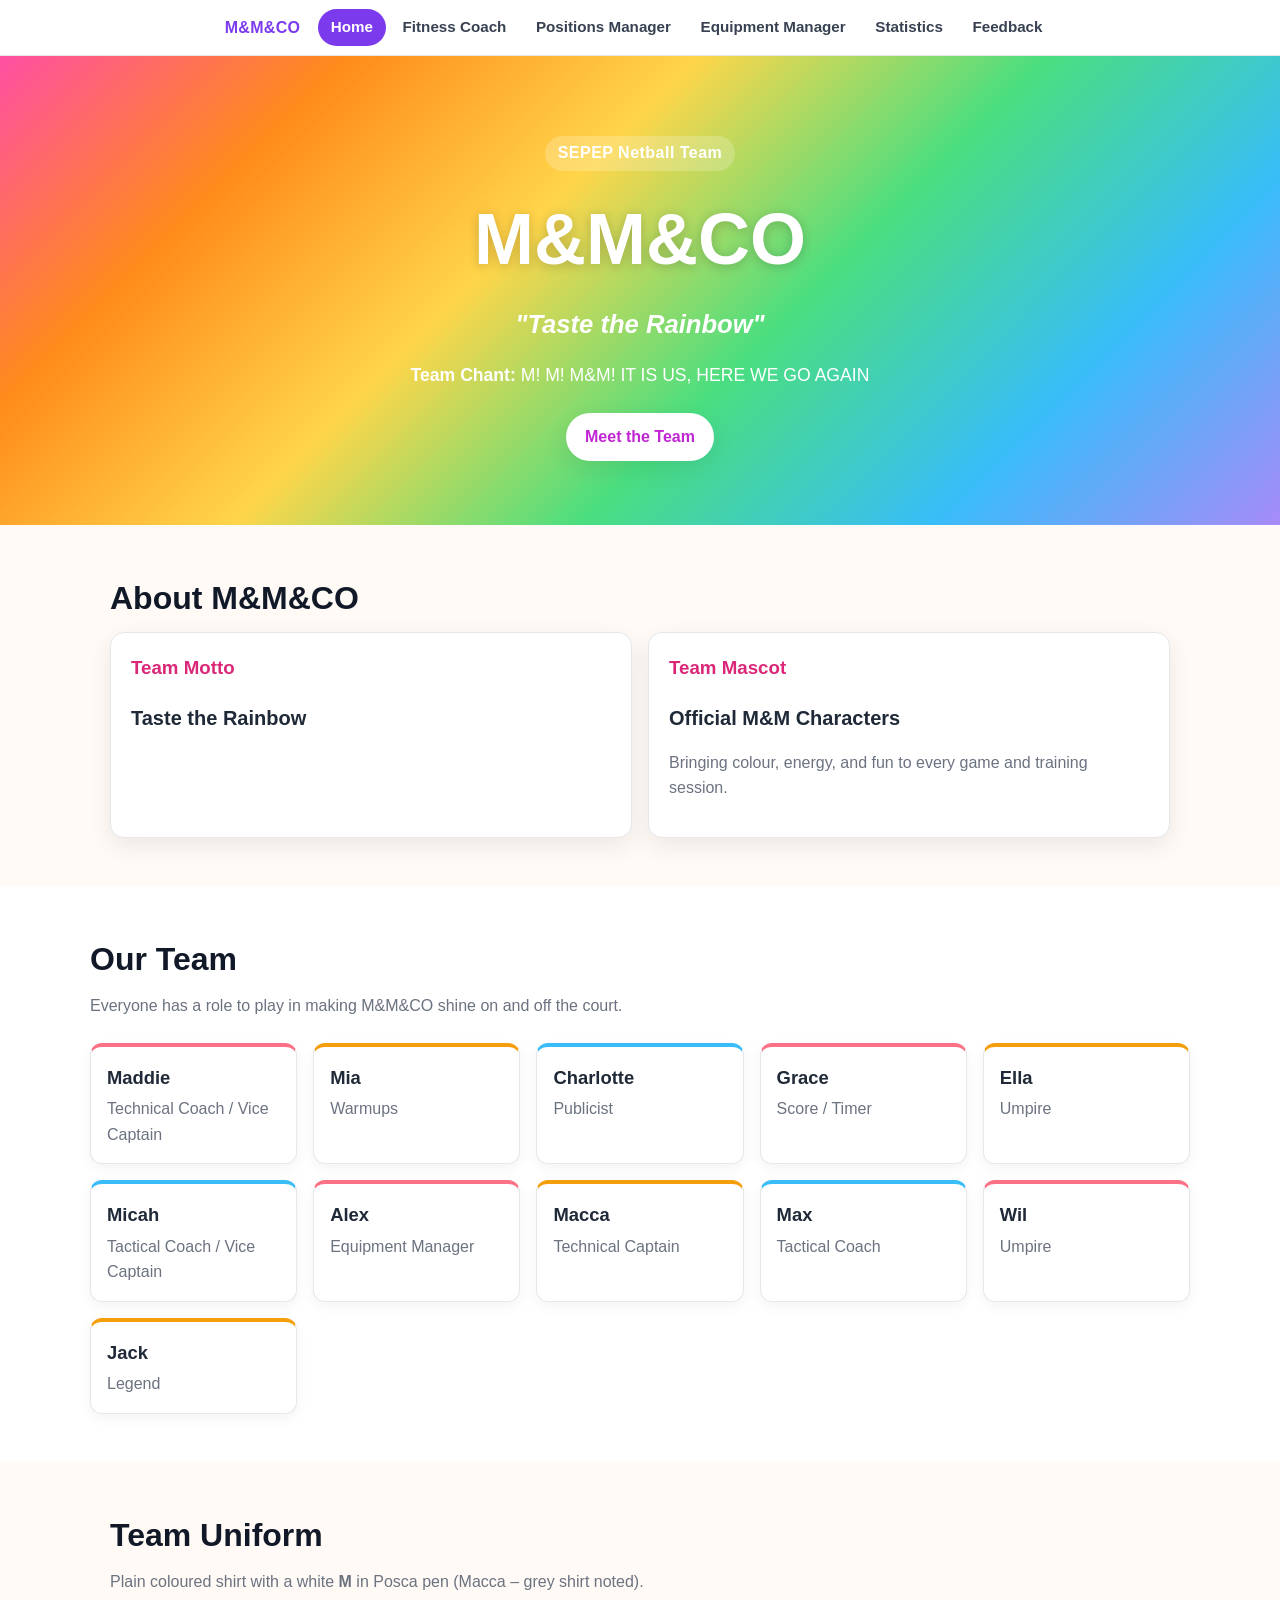
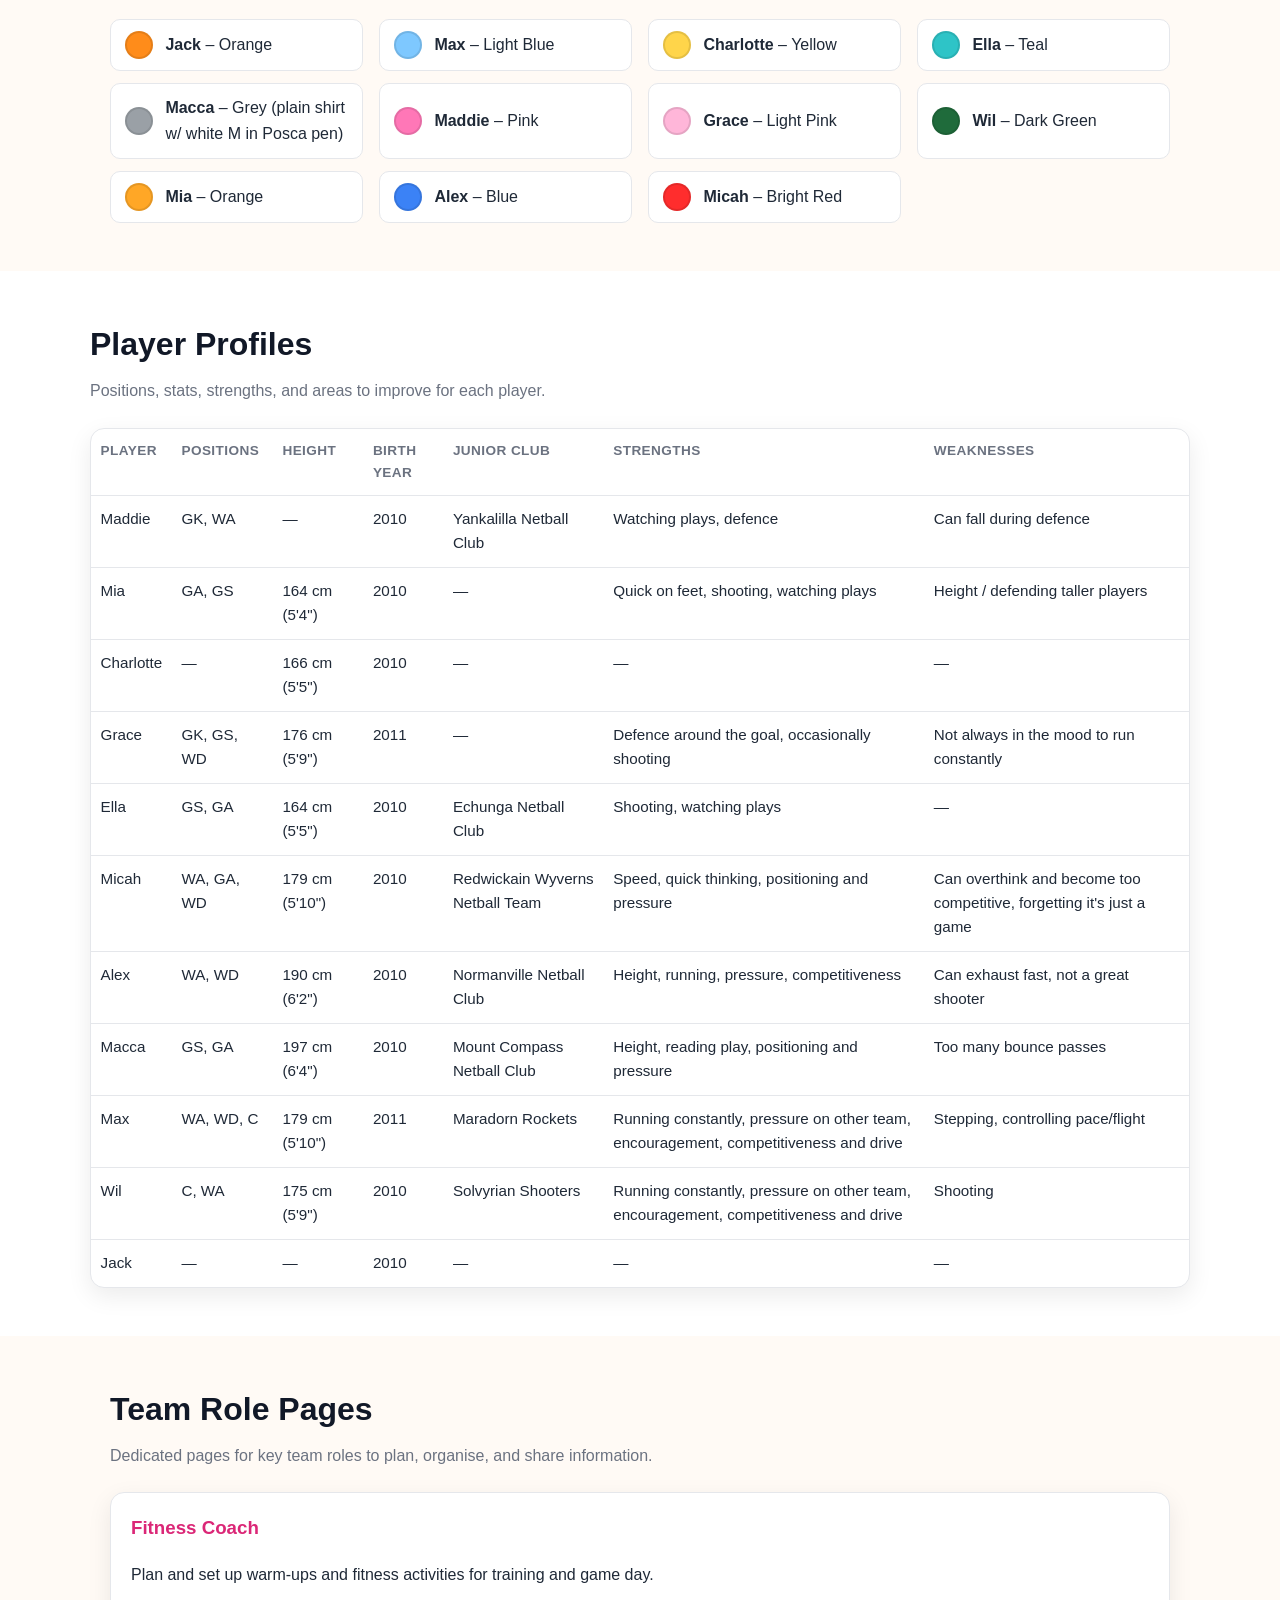
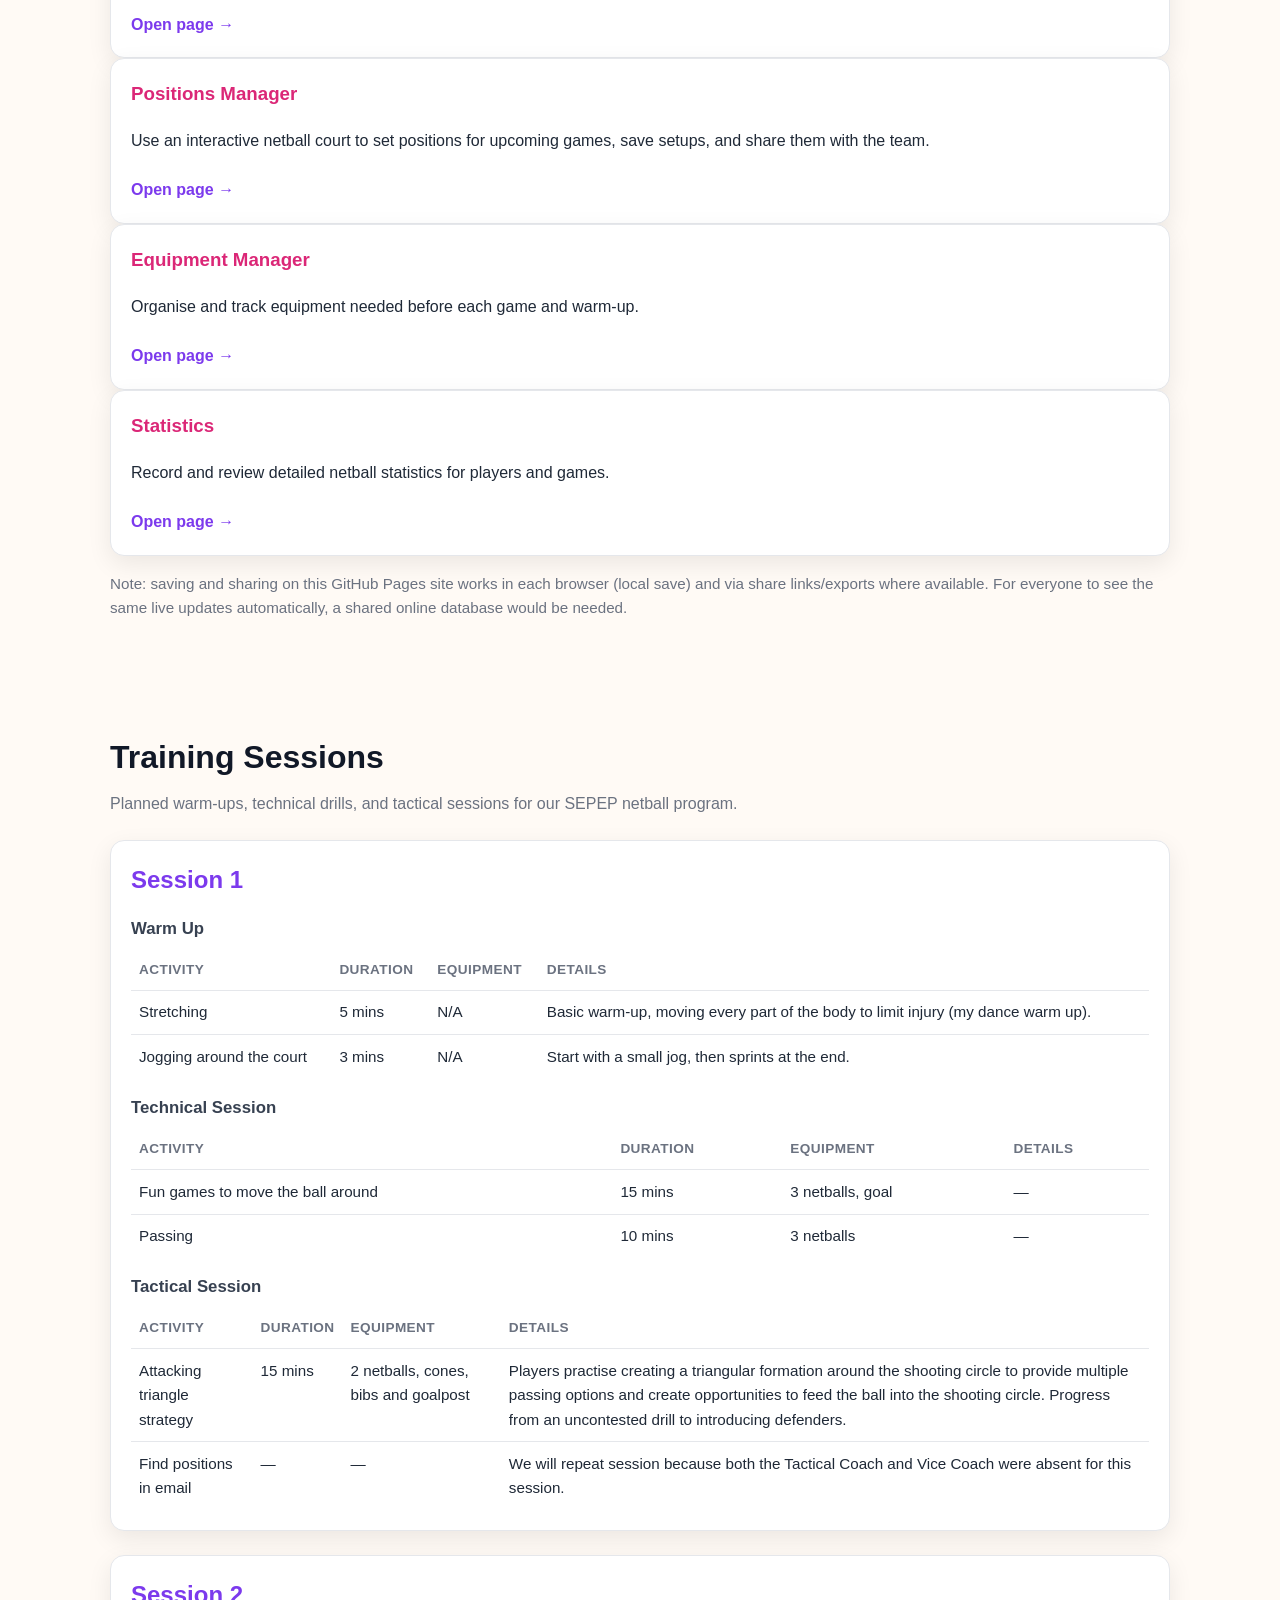
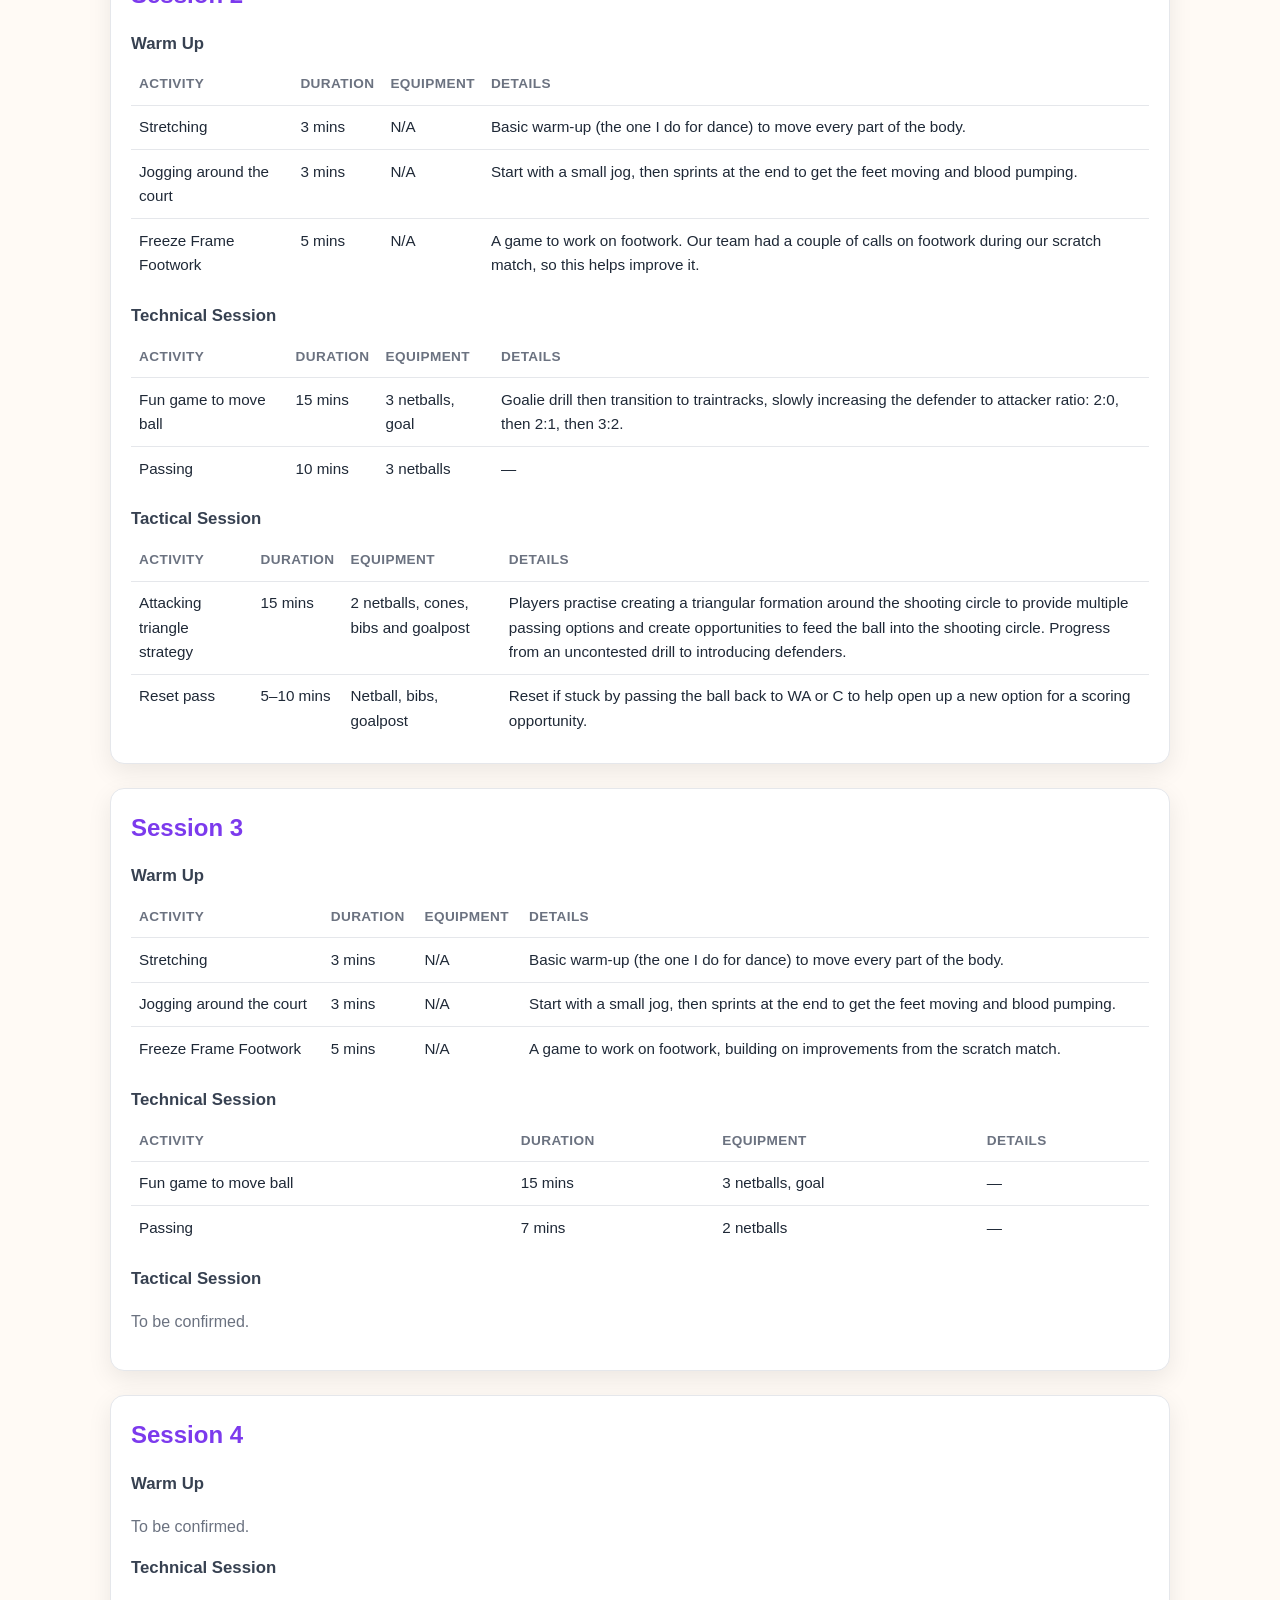
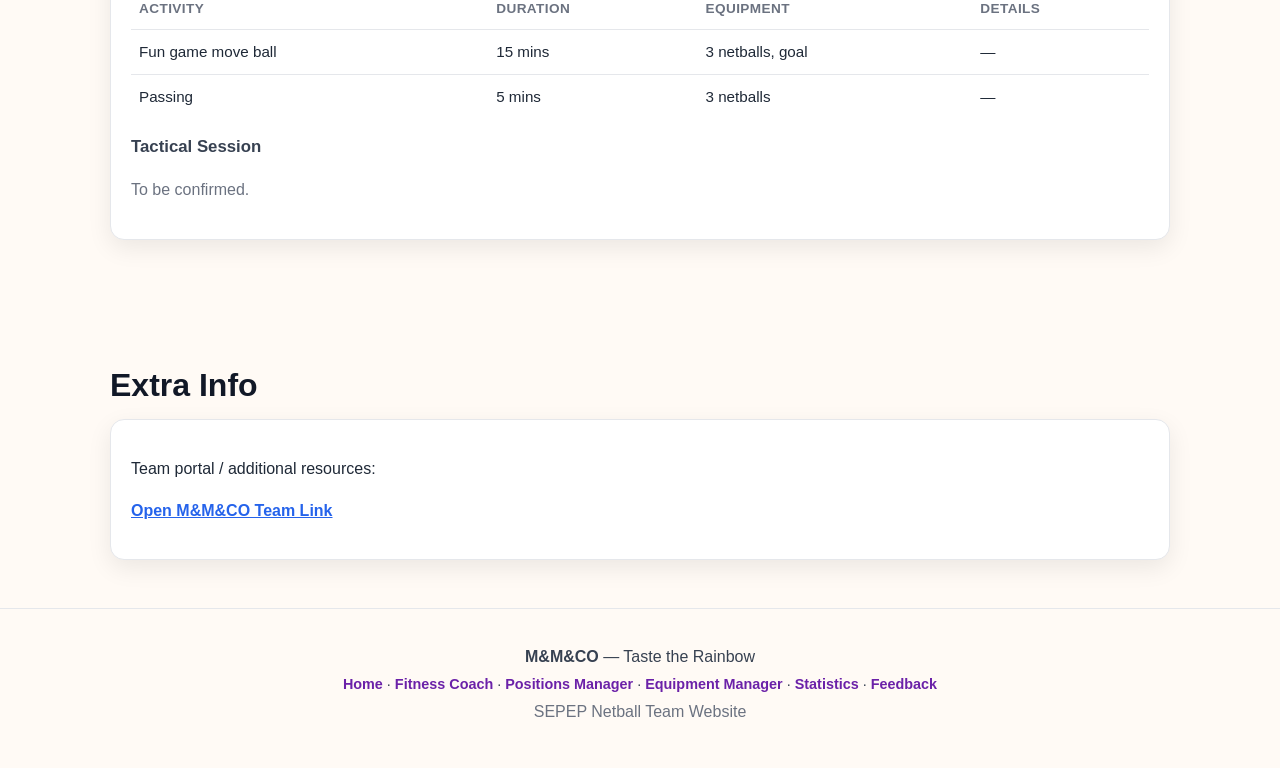
==== index.html @ 33ad2f32 "Add Session Feedback tab with feedback from the last four sessions" ====
<!DOCTYPE html>
<html lang="en">
<head>
  <meta charset="UTF-8">
  <meta name="viewport" content="width=device-width, initial-scale=1.0">
  <title>M&amp;M&amp;CO | Taste the Rainbow</title>
  <link rel="stylesheet" href="styles.css">
</head>
<body>
  <header class="sitebar">
    <a class="sitebrand" href="#home">M&amp;M&amp;CO</a>
    <nav class="tabbar" aria-label="Site pages">
      <a class="tab active" data-tab="home" href="#home">Home</a>
      <a class="tab" data-tab="fitness" href="#fitness">Fitness Coach</a>
      <a class="tab" data-tab="positions" href="#positions">Positions Manager</a>
      <a class="tab" data-tab="equipment" href="#equipment">Equipment Manager</a>
      <a class="tab" data-tab="statistics" href="#statistics">Statistics</a>
      <a class="tab" data-tab="feedback" href="#feedback">Feedback</a>
    </nav>
  </header>

  <main id="tab-content">
    <section class="tab-panel" id="panel-home" role="tabpanel">
<header class="hero">
    <div class="hero-inner">
      <p class="tag">SEPEP Netball Team</p>
      <h1>M&amp;M&amp;CO</h1>
      <p class="motto">"Taste the Rainbow"</p>
      <p class="chant"><strong>Team Chant:</strong> M! M! M&amp;M! IT IS US, HERE WE GO AGAIN</p>
      <a class="btn" href="#team">Meet the Team</a>
    </div>
  </header>
<section id="about" class="section">
      <h2>About M&amp;M&amp;CO</h2>
      <div class="cards two">
        <div class="card">
          <h3>Team Motto</h3>
          <p class="big">Taste the Rainbow</p>
        </div>
        <div class="card">
          <h3>Team Mascot</h3>
          <p class="big">Official M&amp;M Characters</p>
          <p class="muted">Bringing colour, energy, and fun to every game and training session.</p>
        </div>
      </div>
    </section>

    <section id="team" class="section alt">
      <h2>Our Team</h2>
      <p class="section-intro">Everyone has a role to play in making M&amp;M&amp;CO shine on and off the court.</p>
      <div class="team-grid">
        <article class="member"><h3>Maddie</h3><p>Technical Coach / Vice Captain</p></article>
        <article class="member"><h3>Mia</h3><p>Warmups</p></article>
        <article class="member"><h3>Charlotte</h3><p>Publicist</p></article>
        <article class="member"><h3>Grace</h3><p>Score / Timer</p></article>
        <article class="member"><h3>Ella</h3><p>Umpire</p></article>
        <article class="member"><h3>Micah</h3><p>Tactical Coach / Vice Captain</p></article>
        <article class="member"><h3>Alex</h3><p>Equipment Manager</p></article>
        <article class="member"><h3>Macca</h3><p>Technical Captain</p></article>
        <article class="member"><h3>Max</h3><p>Tactical Coach</p></article>
        <article class="member"><h3>Wil</h3><p>Umpire</p></article>
        <article class="member"><h3>Jack</h3><p>Legend</p></article>
      </div>
    </section>

    <section id="uniform" class="section">
      <h2>Team Uniform</h2>
      <p class="section-intro">Plain coloured shirt with a white <strong>M</strong> in Posca pen (Macca &ndash; grey shirt noted).</p>
      <div class="uniform-grid">
        <div class="uniform-item"><span class="swatch" style="--c:#ff8c1a"></span><span><strong>Jack</strong> &ndash; Orange</span></div>
        <div class="uniform-item"><span class="swatch" style="--c:#7ec8ff"></span><span><strong>Max</strong> &ndash; Light Blue</span></div>
        <div class="uniform-item"><span class="swatch" style="--c:#ffd54a"></span><span><strong>Charlotte</strong> &ndash; Yellow</span></div>
        <div class="uniform-item"><span class="swatch" style="--c:#2ec4c7"></span><span><strong>Ella</strong> &ndash; Teal</span></div>
        <div class="uniform-item"><span class="swatch" style="--c:#9aa0a6"></span><span><strong>Macca</strong> &ndash; Grey (plain shirt w/ white M in Posca pen)</span></div>
        <div class="uniform-item"><span class="swatch" style="--c:#ff77b7"></span><span><strong>Maddie</strong> &ndash; Pink</span></div>
        <div class="uniform-item"><span class="swatch" style="--c:#ffb6d9"></span><span><strong>Grace</strong> &ndash; Light Pink</span></div>
        <div class="uniform-item"><span class="swatch" style="--c:#1f6b3b"></span><span><strong>Wil</strong> &ndash; Dark Green</span></div>
        <div class="uniform-item"><span class="swatch" style="--c:#ffa726"></span><span><strong>Mia</strong> &ndash; Orange</span></div>
        <div class="uniform-item"><span class="swatch" style="--c:#3b82f6"></span><span><strong>Alex</strong> &ndash; Blue</span></div>
        <div class="uniform-item"><span class="swatch" style="--c:#ff2d2d"></span><span><strong>Micah</strong> &ndash; Bright Red</span></div>
      </div>
    </section>

    <section id="profiles" class="section alt">
      <h2>Player Profiles</h2>
      <p class="section-intro">Positions, stats, strengths, and areas to improve for each player.</p>
      <div class="table-wrap">
        <table class="profiles-table">
          <thead>
            <tr>
              <th>Player</th>
              <th>Positions</th>
              <th>Height</th>
              <th>Birth Year</th>
              <th>Junior Club</th>
              <th>Strengths</th>
              <th>Weaknesses</th>
            </tr>
          </thead>
          <tbody>
            <tr><td>Maddie</td><td>GK, WA</td><td>&mdash;</td><td>2010</td><td>Yankalilla Netball Club</td><td>Watching plays, defence</td><td>Can fall during defence</td></tr>
            <tr><td>Mia</td><td>GA, GS</td><td>164 cm (5'4")</td><td>2010</td><td>&mdash;</td><td>Quick on feet, shooting, watching plays</td><td>Height / defending taller players</td></tr>
            <tr><td>Charlotte</td><td>&mdash;</td><td>166 cm (5'5")</td><td>2010</td><td>&mdash;</td><td>&mdash;</td><td>&mdash;</td></tr>
            <tr><td>Grace</td><td>GK, GS, WD</td><td>176 cm (5'9")</td><td>2011</td><td>&mdash;</td><td>Defence around the goal, occasionally shooting</td><td>Not always in the mood to run constantly</td></tr>
            <tr><td>Ella</td><td>GS, GA</td><td>164 cm (5'5")</td><td>2010</td><td>Echunga Netball Club</td><td>Shooting, watching plays</td><td>&mdash;</td></tr>
            <tr><td>Micah</td><td>WA, GA, WD</td><td>179 cm (5'10")</td><td>2010</td><td>Redwickain Wyverns Netball Team</td><td>Speed, quick thinking, positioning and pressure</td><td>Can overthink and become too competitive, forgetting it's just a game</td></tr>
            <tr><td>Alex</td><td>WA, WD</td><td>190 cm (6'2")</td><td>2010</td><td>Normanville Netball Club</td><td>Height, running, pressure, competitiveness</td><td>Can exhaust fast, not a great shooter</td></tr>
            <tr><td>Macca</td><td>GS, GA</td><td>197 cm (6'4")</td><td>2010</td><td>Mount Compass Netball Club</td><td>Height, reading play, positioning and pressure</td><td>Too many bounce passes</td></tr>
            <tr><td>Max</td><td>WA, WD, C</td><td>179 cm (5'10")</td><td>2011</td><td>Maradorn Rockets</td><td>Running constantly, pressure on other team, encouragement, competitiveness and drive</td><td>Stepping, controlling pace/flight</td></tr>
            <tr><td>Wil</td><td>C, WA</td><td>175 cm (5'9")</td><td>2010</td><td>Solvyrian Shooters</td><td>Running constantly, pressure on other team, encouragement, competitiveness and drive</td><td>Shooting</td></tr>
            <tr><td>Jack</td><td>&mdash;</td><td>&mdash;</td><td>2010</td><td>&mdash;</td><td>&mdash;</td><td>&mdash;</td></tr>
          </tbody>
        </table>
      </div>
    </section>

    <section id="team-pages" class="section">
      <h2>Team Role Pages</h2>
      <p class="section-intro">Dedicated pages for key team roles to plan, organise, and share information.</p>
      <div class="cards page-cards">
        <a class="card page-card" href="#fitness">
          <h3>Fitness Coach</h3>
          <p>Plan and set up warm-ups and fitness activities for training and game day.</p>
          <span class="card-link">Open page &rarr;</span>
        </a>
        <a class="card page-card" href="#positions">
          <h3>Positions Manager</h3>
          <p>Use an interactive netball court to set positions for upcoming games, save setups, and share them with the team.</p>
          <span class="card-link">Open page &rarr;</span>
        </a>
        <a class="card page-card" href="#equipment">
          <h3>Equipment Manager</h3>
          <p>Organise and track equipment needed before each game and warm-up.</p>
          <span class="card-link">Open page &rarr;</span>
        </a>
        <a class="card page-card" href="#statistics">
          <h3>Statistics</h3>
          <p>Record and review detailed netball statistics for players and games.</p>
          <span class="card-link">Open page &rarr;</span>
        </a>
      </div>
      <p class="muted note">Note: saving and sharing on this GitHub Pages site works in each browser (local save) and via share links/exports where available. For everyone to see the same live updates automatically, a shared online database would be needed.</p>
    </section>

    <section id="sessions" class="section">
      <h2>Training Sessions</h2>
      <p class="section-intro">Planned warm-ups, technical drills, and tactical sessions for our SEPEP netball program.</p>

      <div class="session">
        <h3>Session 1</h3>
        <div class="session-block">
          <h4>Warm Up</h4>
          <table>
            <thead><tr><th>Activity</th><th>Duration</th><th>Equipment</th><th>Details</th></tr></thead>
            <tbody>
              <tr><td>Stretching</td><td>5 mins</td><td>N/A</td><td>Basic warm-up, moving every part of the body to limit injury (my dance warm up).</td></tr>
              <tr><td>Jogging around the court</td><td>3 mins</td><td>N/A</td><td>Start with a small jog, then sprints at the end.</td></tr>
            </tbody>
          </table>
        </div>
        <div class="session-block">
          <h4>Technical Session</h4>
          <table>
            <thead><tr><th>Activity</th><th>Duration</th><th>Equipment</th><th>Details</th></tr></thead>
            <tbody>
              <tr><td>Fun games to move the ball around</td><td>15 mins</td><td>3 netballs, goal</td><td>&mdash;</td></tr>
              <tr><td>Passing</td><td>10 mins</td><td>3 netballs</td><td>&mdash;</td></tr>
            </tbody>
          </table>
        </div>
        <div class="session-block">
          <h4>Tactical Session</h4>
          <table>
            <thead><tr><th>Activity</th><th>Duration</th><th>Equipment</th><th>Details</th></tr></thead>
            <tbody>
              <tr><td>Attacking triangle strategy</td><td>15 mins</td><td>2 netballs, cones, bibs and goalpost</td><td>Players practise creating a triangular formation around the shooting circle to provide multiple passing options and create opportunities to feed the ball into the shooting circle. Progress from an uncontested drill to introducing defenders.</td></tr>
              <tr><td>Find positions in email</td><td>&mdash;</td><td>&mdash;</td><td>We will repeat session because both the Tactical Coach and Vice Coach were absent for this session.</td></tr>
            </tbody>
          </table>
        </div>
      </div>

      <div class="session">
        <h3>Session 2</h3>
        <div class="session-block">
          <h4>Warm Up</h4>
          <table>
            <thead><tr><th>Activity</th><th>Duration</th><th>Equipment</th><th>Details</th></tr></thead>
            <tbody>
              <tr><td>Stretching</td><td>3 mins</td><td>N/A</td><td>Basic warm-up (the one I do for dance) to move every part of the body.</td></tr>
              <tr><td>Jogging around the court</td><td>3 mins</td><td>N/A</td><td>Start with a small jog, then sprints at the end to get the feet moving and blood pumping.</td></tr>
              <tr><td>Freeze Frame Footwork</td><td>5 mins</td><td>N/A</td><td>A game to work on footwork. Our team had a couple of calls on footwork during our scratch match, so this helps improve it.</td></tr>
            </tbody>
          </table>
        </div>
        <div class="session-block">
          <h4>Technical Session</h4>
          <table>
            <thead><tr><th>Activity</th><th>Duration</th><th>Equipment</th><th>Details</th></tr></thead>
            <tbody>
              <tr><td>Fun game to move ball</td><td>15 mins</td><td>3 netballs, goal</td><td>Goalie drill then transition to traintracks, slowly increasing the defender to attacker ratio: 2:0, then 2:1, then 3:2.</td></tr>
              <tr><td>Passing</td><td>10 mins</td><td>3 netballs</td><td>&mdash;</td></tr>
            </tbody>
          </table>
        </div>
        <div class="session-block">
          <h4>Tactical Session</h4>
          <table>
            <thead><tr><th>Activity</th><th>Duration</th><th>Equipment</th><th>Details</th></tr></thead>
            <tbody>
              <tr><td>Attacking triangle strategy</td><td>15 mins</td><td>2 netballs, cones, bibs and goalpost</td><td>Players practise creating a triangular formation around the shooting circle to provide multiple passing options and create opportunities to feed the ball into the shooting circle. Progress from an uncontested drill to introducing defenders.</td></tr>
              <tr><td>Reset pass</td><td>5&ndash;10 mins</td><td>Netball, bibs, goalpost</td><td>Reset if stuck by passing the ball back to WA or C to help open up a new option for a scoring opportunity.</td></tr>
            </tbody>
          </table>
        </div>
      </div>

      <div class="session">
        <h3>Session 3</h3>
        <div class="session-block">
          <h4>Warm Up</h4>
          <table>
            <thead><tr><th>Activity</th><th>Duration</th><th>Equipment</th><th>Details</th></tr></thead>
            <tbody>
              <tr><td>Stretching</td><td>3 mins</td><td>N/A</td><td>Basic warm-up (the one I do for dance) to move every part of the body.</td></tr>
              <tr><td>Jogging around the court</td><td>3 mins</td><td>N/A</td><td>Start with a small jog, then sprints at the end to get the feet moving and blood pumping.</td></tr>
              <tr><td>Freeze Frame Footwork</td><td>5 mins</td><td>N/A</td><td>A game to work on footwork, building on improvements from the scratch match.</td></tr>
            </tbody>
          </table>
        </div>
        <div class="session-block">
          <h4>Technical Session</h4>
          <table>
            <thead><tr><th>Activity</th><th>Duration</th><th>Equipment</th><th>Details</th></tr></thead>
            <tbody>
              <tr><td>Fun game to move ball</td><td>15 mins</td><td>3 netballs, goal</td><td>&mdash;</td></tr>
              <tr><td>Passing</td><td>7 mins</td><td>2 netballs</td><td>&mdash;</td></tr>
            </tbody>
          </table>
        </div>
        <div class="session-block">
          <h4>Tactical Session</h4>
          <p class="muted">To be confirmed.</p>
        </div>
      </div>

      <div class="session">
        <h3>Session 4</h3>
        <div class="session-block">
          <h4>Warm Up</h4>
          <p class="muted">To be confirmed.</p>
        </div>
        <div class="session-block">
          <h4>Technical Session</h4>
          <table>
            <thead><tr><th>Activity</th><th>Duration</th><th>Equipment</th><th>Details</th></tr></thead>
            <tbody>
              <tr><td>Fun game move ball</td><td>15 mins</td><td>3 netballs, goal</td><td>&mdash;</td></tr>
              <tr><td>Passing</td><td>5 mins</td><td>3 netballs</td><td>&mdash;</td></tr>
            </tbody>
          </table>
        </div>
        <div class="session-block">
          <h4>Tactical Session</h4>
          <p class="muted">To be confirmed.</p>
        </div>
      </div>
    </section>

    <section id="extra" class="section">
      <h2>Extra Info</h2>
      <div class="card">
        <p>Team portal / additional resources:</p>
        <p><a class="link" href="https://script.google.com/a/macros/s.tatachilla.sa.edu.au/s/AKfycbwNuCyqthkBm4vhm1KJte8POhQeh5vwzLKnbcClA2AM1ELzoBTslDfy9ei3t208tSV80Q/exec" target="_blank" rel="noopener noreferrer">Open M&amp;M&amp;CO Team Link</a></p>
      </div>
    </section>
    </section>

  <section class="tab-panel" id="panel-fitness" role="tabpanel" hidden>
    <header class="subhero tab-hero">
      <p class="tag">M&amp;M&amp;CO &bull; Taste the Rainbow</p>
      <h1>Fitness Coach</h1>
      <p>Plan and set up warm-ups and fitness activities for training and game day.</p>
    </header>
    <div class="section">
<section class="panel">
      <h2>Warm-Up Planner</h2>
      <p class="section-intro">Add activities to build a warm-up. Saved plans stay in this browser so you can reuse and edit them.</p>
      <form id="warmup-form">
        <div class="grid-2">
          <div class="form-row">
            <label for="plan-name">Plan name</label>
            <input type="text" id="plan-name" placeholder="e.g. Pre-game warm-up" required>
          </div>
          <div class="form-row">
            <label for="plan-type">Plan type</label>
            <select id="plan-type">
              <option value="Training">Training</option>
              <option value="Game Day">Game Day</option>
              <option value="Recovery">Recovery</option>
              <option value="Fitness">Fitness</option>
            </select>
          </div>
        </div>
        <div class="form-row">
          <label for="plan-notes">Notes (optional)</label>
          <textarea id="plan-notes" placeholder="Anything the team should know about this warm-up..."></textarea>
        </div>

        <div class="panel" style="box-shadow:none;background:#faf5ff;">
          <h3 style="margin-top:0;">Add an activity</h3>
          <div class="grid-2">
            <div class="form-row">
              <label for="act-name">Activity</label>
              <input type="text" id="act-name" placeholder="e.g. Stretching">
            </div>
            <div class="form-row">
              <label for="act-duration">Duration (mins)</label>
              <input type="number" id="act-duration" min="1" step="1" placeholder="5">
            </div>
            <div class="form-row">
              <label for="act-equipment">Equipment</label>
              <input type="text" id="act-equipment" placeholder="e.g. N/A">
            </div>
            <div class="form-row">
              <label for="act-details">Details</label>
              <input type="text" id="act-details" placeholder="How to run the activity">
            </div>
          </div>
          <div class="actions">
            <button type="button" class="btn-secondary" id="add-activity">Add activity</button>
          </div>
        </div>

        <div id="activity-list-wrap" style="margin-top:1rem;">
          <h3>Plan activities</h3>
          <ul class="list" id="activity-list"><li class="muted">No activities yet. Add one above.</li></ul>
          <p class="muted small">Total duration: <strong id="total-duration">0</strong> mins</p>
        </div>

        <div class="actions">
          <button type="submit" class="btn-primary">Save plan</button>
          <button type="button" class="btn-secondary" id="reset-plan">Clear form</button>
        </div>
        <p class="status" id="plan-status"></p>
      </form>
    </section>

    <section class="panel">
      <h2>Saved Warm-Up Plans</h2>
      <div id="saved-plans"></div>
      <p class="muted small" id="plans-empty">No saved plans yet.</p>
    </section>

    <section class="panel">
      <h2>Warm-Up Ideas</h2>
      <div class="grid-2">
        <div class="card">
          <h3>Dynamic Warm-Up</h3>
          <ul>
            <li>Jog around the court (1 min)</li>
            <li>High knees and butt kicks (1 min)</li>
            <li>Leg swings and arm circles (1 min)</li>
            <li>Lunges and squats (1 min)</li>
            <li>Short sprints and side shuffles (1 min)</li>
          </ul>
        </div>
        <div class="card">
          <h3>Netball Footwork Warm-Up</h3>
          <ul>
            <li>Jog and pivot on whistle (2 min)</li>
            <li>Freeze frame footwork game (5 min)</li>
            <li>Partner passing while moving (3 min)</li>
            <li>Shooting warm-up near the post (3 min)</li>
          </ul>
        </div>
      </div>
    </section>
    </div>
  </section>
  <section class="tab-panel" id="panel-positions" role="tabpanel" hidden>
    <header class="subhero tab-hero">
      <p class="tag">M&amp;M&amp;CO &bull; Taste the Rainbow</p>
      <h1>Positions Manager</h1>
      <p>Drag players around the court to set positions for upcoming games, save the setup, and share it with the team.</p>
    </header>
    <div class="section">
<section class="panel">
      <h2>Game Setup</h2>
      <div class="grid-2">
        <div class="form-row">
          <label for="match-title">Match / setup name</label>
          <input type="text" id="match-title" placeholder="e.g. Round 3 vs Riverside" value="Upcoming Game">
        </div>
        <div class="form-row">
          <label for="match-date">Game date</label>
          <input type="date" id="match-date">
        </div>
      </div>
      <p class="muted small">Tip: click a player name below to choose who plays each position, then drag the tokens on the court.</p>
    </section>

    <div class="court-wrap">
      <section class="panel">
        <h2>Netball Court</h2>
        <div class="court" id="court" aria-label="Interactive netball court">
          <div class="line third t1"></div>
          <div class="line third t2"></div>
          <div class="centre-circle"></div>
          <div class="goal-circle top"></div>
          <div class="goal-circle bottom"></div>
          <div class="post top"></div>
          <div class="post bottom"></div>
        </div>
        <div class="actions" style="margin-top:.75rem;">
          <button type="button" class="btn-secondary" id="reset-positions">Reset positions</button>
          <button type="button" class="btn-primary" id="save-setup">Save setup</button>
          <button type="button" class="btn-secondary" id="copy-link">Copy share link</button>
        </div>
        <p class="status" id="setup-status"></p>
      </section>

      <section class="panel">
        <h2>Players &amp; Positions</h2>
        <div class="legend-grid" id="position-controls"></div>
        <div class="actions" style="margin-top:1rem;">
          <button type="button" class="btn-secondary" id="clear-players">Clear all players</button>
        </div>
      </section>
    </div>

    <section class="panel">
      <h2>Saved Setups</h2>
      <p class="section-intro">Saved setups stay in this browser. Use “Copy share link” to send the current setup to anyone.</p>
      <div id="saved-setups"></div>
      <p class="muted small" id="setups-empty">No saved setups yet.</p>
    </section>

    <section class="panel">
      <h2>Shareable Link</h2>
      <p class="small">Paste this link in your team chat so everyone can open the same setup:</p>
      <div class="form-row">
        <input type="text" id="share-link" readonly>
      </div>
      <div class="actions">
        <button type="button" class="btn-secondary" id="copy-link-2">Copy link</button>
      </div>
      <p class="status" id="share-status"></p>
    </section>
    </div>
  </section>
  <section class="tab-panel" id="panel-equipment" role="tabpanel" hidden>
    <header class="subhero tab-hero">
      <p class="tag">M&amp;M&amp;CO &bull; Taste the Rainbow</p>
      <h1>Equipment Manager</h1>
      <p>Get the equipment out before each game and warm-up, and make sure nothing is left behind.</p>
    </header>
    <div class="section">
<section class="panel">
      <h2>What I Do</h2>
      <p>I get out the equipment before each game and warm-up. I generally just get a few cones and some netballs out.</p>
      <div class="grid-2">
        <div class="card">
          <h3>Netballs</h3>
          <p>The netballs are required to play netball and to practise shooting and training drills.</p>
        </div>
        <div class="card">
          <h3>Cones</h3>
          <p>The cones are to create a small area around the net to run drills.</p>
        </div>
      </div>
    </section>

    <section class="panel">
      <h2>Equipment Checklist</h2>
      <p class="section-intro">Tick items off as you set up. Ticks are saved in this browser, so you can refresh without losing your place.</p>
      <div class="grid-2">
        <div>
          <h3>Before a Game</h3>
          <ul class="checklist" data-list="game"></ul>
        </div>
        <div>
          <h3>Before a Warm-Up / Training</h3>
          <ul class="checklist" data-list="training"></ul>
        </div>
      </div>
      <div class="actions" style="margin-top:1rem;">
        <button type="button" class="btn-primary" id="save-checklist">Save checklist</button>
        <button type="button" class="btn-secondary" id="reset-checklist">Reset ticks</button>
        <button type="button" class="btn-secondary" id="add-item">Add equipment item</button>
      </div>
      <p class="status" id="equipment-status"></p>
    </section>

    <section class="panel">
      <h2>Equipment Notes</h2>
      <div class="grid-2">
        <div class="form-row">
          <label for="game-notes">Game setup notes</label>
          <textarea id="game-notes" placeholder="e.g. 3 netballs and 6 cones near the goal"></textarea>
        </div>
        <div class="form-row">
          <label for="training-notes">Warm-up / training notes</label>
          <textarea id="training-notes" placeholder="e.g. cones in a small square around the net for passing drills"></textarea>
        </div>
      </div>
      <div class="actions">
        <button type="button" class="btn-primary" id="save-notes">Save notes</button>
      </div>
      <p class="status" id="notes-status"></p>
    </section>
    </div>
  </section>
  <section class="tab-panel" id="panel-statistics" role="tabpanel" hidden>
    <header class="subhero tab-hero">
      <p class="tag">M&amp;M&amp;CO &bull; Taste the Rainbow</p>
      <h1>Statistics</h1>
      <p>Record netball statistics for every game, review totals, and export the numbers.</p>
    </header>
    <div class="section">
<section class="panel">
      <h2>Game</h2>
      <div class="grid-2">
        <div class="form-row">
          <label for="game-opponent">Opponent</label>
          <input type="text" id="game-opponent" placeholder="e.g. Riverside Storm" value="Practice Match">
        </div>
        <div class="form-row">
          <label for="game-date">Date</label>
          <input type="date" id="game-date">
        </div>
      </div>
      <div class="actions">
        <button type="button" class="btn-primary" id="save-game">Save stats</button>
        <button type="button" class="btn-secondary" id="new-game">New game</button>
        <button type="button" class="btn-secondary" id="export-csv">Export current game (CSV)</button>
        <button type="button" class="btn-secondary" id="add-player">Add player</button>
      </div>
      <p class="status" id="stats-status"></p>
    </section>

    <section class="panel">
      <h2>Player Statistics</h2>
      <p class="section-intro">Enter numbers for each player. Shooting % is calculated automatically.</p>
      <div class="scroll-x">
        <table class="stats-table" id="stats-table"></table>
      </div>
    </section>

    <section class="panel">
      <h2>Saved Games</h2>
      <p class="section-intro">Saved games stay in this browser. Open a game to edit its stats.</p>
      <div id="saved-games"></div>
      <p class="muted small" id="games-empty">No saved games yet.</p>
    </section>

    <section class="panel">
      <h2>Netball Stat Guide</h2>
      <div class="grid-2">
        <div class="card">
          <h3>Shooting</h3>
          <ul>
            <li><strong>Goals</strong> — shots that went in</li>
            <li><strong>Goal Attempts</strong> — every shot taken</li>
            <li><strong>Shooting %</strong> — goals &divide; attempts</li>
            <li><strong>Goal Assists</strong> — pass that directly led to a goal</li>
          </ul>
        </div>
        <div class="card">
          <h3>Attack</h3>
          <ul>
            <li><strong>Centre Passes</strong> — centre passes taken</li>
            <li><strong>Feeds</strong> — passes into the shooting circle</li>
            <li><strong>Passes</strong> — total passes made</li>
            <li><strong>Turnovers</strong> — possessions lost</li>
          </ul>
        </div>
        <div class="card">
          <h3>Defence</h3>
          <ul>
            <li><strong>Intercepts</strong> — balls caught from the opposition</li>
            <li><strong>Deflections</strong> — balls touched but not caught</li>
            <li><strong>Rebounds</strong> — recovered missed shots</li>
          </ul>
        </div>
        <div class="card">
          <h3>Discipline</h3>
          <ul>
            <li><strong>Penalties</strong> — total penalties conceded</li>
            <li><strong>Offsides</strong> — offside calls</li>
            <li><strong>Contact</strong> — contact calls</li>
            <li><strong>Obstruction</strong> — obstruction calls</li>
            <li><strong>Footwork</strong> — footwork calls</li>
          </ul>
        </div>
      </div>
    </section>
    </div>
  </section>

  <section class="tab-panel" id="panel-feedback" role="tabpanel" hidden>
    <header class="subhero tab-hero">
      <p class="tag">M&amp;M&amp;CO &bull; Taste the Rainbow</p>
      <h1>Session Feedback</h1>
      <p>All the feedback from our last four sessions &mdash; what went well and what to keep working on.</p>
    </header>
    <div class="section">
      <section class="panel feedback-session">
        <h2>Session 1</h2>
        <div class="feedback-grid">
          <article class="feedback-card">
            <h3>Warm Up</h3>
            <p>Structured well. Good mix of dynmaic stretching and increasing HR. Team all joined in and looked like they were having fun. I could hear support durign the warm up. This is great :)</p>
          </article>
          <article class="feedback-card">
            <h3>Technical Session</h3>
            <p>Passing around the circle and then shot. Drill looked well structured and team were fully engaged. Could work on force of passes to ensure they are harder to intercept?</p>
            <p>Team communication and moral were excellent, you could see this in how well the drill was working.</p>
            <p>Dropped to just passing - still very gentle. Love that you worked on the different types but goal for next session is applying force and power to the pass.</p>
            <p>Well done for moving to allow other team to use the goal circle. Very impressive.</p>
          </article>
          <article class="feedback-card">
            <h3>Tactical Session</h3>
            <p>For having no tactical coach did well, it making something work. Maddie did excellent job extending passing and stepping.</p>
          </article>
        </div>
      </section>

      <section class="panel feedback-session">
        <h2>Session 2</h2>
        <div class="feedback-grid">
          <article class="feedback-card">
            <h3>Warm Up</h3>
            <p>fun, creative, all team was engaged, built teamwork, connecting really well with netball concepts in a fun and engaging manner. Well done!! Keep this rolling for your next sessions :)</p>
            <p>This built really good team mometum and readyness for the game.</p>
          </article>
          <article class="feedback-card">
            <h3>Technical Session</h3>
            <p>This looked well thoughtout and productive, team members were enagged and participting well. Cues were used with fun initiatives to reduce errors. Keep this up for Session 3.</p>
          </article>
          <article class="feedback-card">
            <h3>Tactical Session</h3>
            <p>Didnt see this &gt; need to ensure this is really clear Max and Micah for this week. Work with the technical coach to use what they are doing and apply that in your attacking or defense measures. An idea could be defending the goals, remembering you can jump to defend.</p>
          </article>
          <article class="feedback-card">
            <h3>Uniform</h3>
            <p>This was incredible. the shirts, the design the connectiveness was excellent!!</p>
          </article>
          <article class="feedback-card">
            <h3>Team Spirit</h3>
            <p>Team seemed flat during the game this week, what could you do as coaches to bring the team spirit, team chant in circle before the commence of play, think how the new zelanders use the haka to help bring the arousal at the satrt of their games. high fives after goals, key words to lift after a goal etc.</p>
          </article>
        </div>
      </section>

      <section class="panel feedback-session">
        <h2>Session 3</h2>
        <div class="feedback-grid">
          <article class="feedback-card">
            <h3>Warm Up</h3>
            <p>Team looked engaged and firece. Looking like great contenders for todays matches. Keep this moral going. Warm up looked itimidating, it was all in time, there were smiles and team were doing the activities correctly.</p>
          </article>
          <article class="feedback-card">
            <h3>Technical Session</h3>
            <p>Team engagement is 100/10 - team is focused, listening and following. You use a loud voice, instrcutions are clear. Can see a clear improvement in steppingh/landing and passes.</p>
          </article>
          <article class="feedback-card">
            <h3>Tactical Session</h3>
            <p>Di</p>
          </article>
          <article class="feedback-card">
            <h3>Uniform</h3>
            <p>Uniform looks rad!! Go TEAM!!</p>
          </article>
          <article class="feedback-card">
            <h3>Team Spirit</h3>
            <p>Increible. Firece. Mean buisness. Ready to win!!</p>
          </article>
        </div>
      </section>

      <section class="panel feedback-session">
        <h2>Session 4</h2>
        <div class="feedback-grid">
          <article class="feedback-card">
            <h3>Team Spirit</h3>
            <p>Team seemed flat during the game this week, what could you do as coaches to bring the team spirit, team chant in circle before the commence of play, think how the new zelanders use the haka to help bring the arousal at the satrt of their games. high fives after goals, key words to lift after a goal etc.</p>
          </article>
        </div>
      </section>
    </div>
  </section>
  </main>

  <footer>
    <p><strong>M&amp;M&amp;CO</strong> &mdash; Taste the Rainbow</p>
    <p class="footer-links">
      <a href="#home">Home</a> &middot;
      <a href="#fitness">Fitness Coach</a> &middot;
      <a href="#positions">Positions Manager</a> &middot;
      <a href="#equipment">Equipment Manager</a> &middot;
      <a href="#statistics">Statistics</a> &middot;
      <a href="#feedback">Feedback</a>
    </p>
    <p class="muted">SEPEP Netball Team Website</p>
  </footer>

<script>
(function () {
const STORAGE_KEY = 'mmco-warmup-plans';
    let planActivities = [];

    const els = {
      form: document.getElementById('warmup-form'),
      planName: document.getElementById('plan-name'),
      planType: document.getElementById('plan-type'),
      planNotes: document.getElementById('plan-notes'),
      actName: document.getElementById('act-name'),
      actDuration: document.getElementById('act-duration'),
      actEquipment: document.getElementById('act-equipment'),
      actDetails: document.getElementById('act-details'),
      addActivity: document.getElementById('add-activity'),
      activityList: document.getElementById('activity-list'),
      totalDuration: document.getElementById('total-duration'),
      savedPlans: document.getElementById('saved-plans'),
      plansEmpty: document.getElementById('plans-empty'),
      status: document.getElementById('plan-status'),
      resetPlan: document.getElementById('reset-plan')
    };

    function loadPlans() {
      try { return JSON.parse(localStorage.getItem(STORAGE_KEY)) || []; }
      catch (e) { return []; }
    }

    function savePlans(plans) {
      localStorage.setItem(STORAGE_KEY, JSON.stringify(plans));
    }

    function renderActivities() {
      if (!planActivities.length) {
        els.activityList.innerHTML = '<li class="muted">No activities yet. Add one above.</li>';
      } else {
        els.activityList.innerHTML = planActivities.map((a, i) => `
          <li>
            <div><strong>${escapeHtml(a.name)}</strong> <span class="pill">${a.duration} min</span></div>
            <div class="meta">${a.equipment ? 'Equipment: ' + escapeHtml(a.equipment) : ''}${a.details ? ' &middot; ' + escapeHtml(a.details) : ''}</div>
            <div class="actions" style="margin-top:.4rem;">
              <button type="button" class="btn-danger small" data-remove="${i}">Remove</button>
            </div>
          </li>`).join('');
        els.activityList.querySelectorAll('[data-remove]').forEach(btn => {
          btn.addEventListener('click', () => {
            planActivities.splice(Number(btn.dataset.remove), 1);
            renderActivities();
          });
        });
      }
      els.totalDuration.textContent = planActivities.reduce((sum, a) => sum + Number(a.duration || 0), 0);
    }

    function escapeHtml(str) {
      return String(str || '').replace(/[&<>"']/g, c => ({'&':'&amp;','<':'&lt;','>':'&gt;','"':'&quot;',"'":'&#39;'}[c]));
    }

    els.addActivity.addEventListener('click', () => {
      if (!els.actName.value.trim()) { els.actName.focus(); return; }
      const duration = Number(els.actDuration.value);
      if (!duration || duration < 1) { els.actDuration.focus(); return; }
      planActivities.push({
        name: els.actName.value.trim(),
        duration,
        equipment: els.actEquipment.value.trim(),
        details: els.actDetails.value.trim()
      });
      els.actName.value = '';
      els.actDuration.value = '';
      els.actEquipment.value = '';
      els.actDetails.value = '';
      els.actName.focus();
      renderActivities();
    });

    els.form.addEventListener('submit', (e) => {
      e.preventDefault();
      if (!planActivities.length) {
        els.status.textContent = 'Add at least one activity before saving.';
        els.status.className = 'status warn';
        return;
      }
      const plans = loadPlans();
      plans.unshift({
        id: Date.now(),
        name: els.planName.value.trim() || 'Untitled warm-up',
        type: els.planType.value,
        notes: els.planNotes.value.trim(),
        activities: planActivities.slice()
      });
      savePlans(plans);
      els.status.textContent = 'Plan saved.';
      els.status.className = 'status success';
      resetFormFields();
      renderSavedPlans();
    });

    els.resetPlan.addEventListener('click', () => {
      resetFormFields();
    });

    function resetFormFields() {
      els.form.reset();
      planActivities = [];
      renderActivities();
    }

    function renderSavedPlans() {
      const plans = loadPlans();
      els.plansEmpty.style.display = plans.length ? 'none' : 'block';
      els.savedPlans.innerHTML = plans.map(p => {
        const total = p.activities.reduce((s, a) => s + Number(a.duration || 0), 0);
        const items = p.activities.map(a =>
          `<li><strong>${escapeHtml(a.name)}</strong> <span class="pill">${a.duration} min</span>`
          + (a.equipment ? `<div class="meta">Equipment: ${escapeHtml(a.equipment)}</div>` : '')
          + (a.details ? `<div class="meta">${escapeHtml(a.details)}</div>` : '')
          + `</li>`).join('');
        return `
          <div class="card" style="margin-bottom:1rem;">
            <div style="display:flex;flex-wrap:wrap;justify-content:space-between;gap:.5rem;align-items:start;">
              <div>
                <h3 style="margin:0 0 .25rem;">${escapeHtml(p.name)}</h3>
                <p class="meta" style="margin:0;">${escapeHtml(p.type)} &middot; ${total} mins total</p>
              </div>
              <div class="actions" style="margin:0;">
                <button type="button" class="btn-danger small" data-delete="${p.id}">Delete</button>
              </div>
            </div>
            ${p.notes ? `<p class="small"><em>${escapeHtml(p.notes)}</em></p>` : ''}
            <ul class="list">${items}</ul>
          </div>`;
      }).join('');
      els.savedPlans.querySelectorAll('[data-delete]').forEach(btn => {
        btn.addEventListener('click', () => {
          const id = Number(btn.dataset.delete);
          const plans = loadPlans().filter(p => p.id !== id);
          savePlans(plans);
          renderSavedPlans();
        });
      });
    }

    renderActivities();
    renderSavedPlans();
})();
</script>
<script>
(function () {
const POSITIONS = ['GS', 'GA', 'WA', 'C', 'WD', 'GD', 'GK'];
    const DEFAULT_SPOTS = {
      GS: { x: 50, y: 12 },
      GA: { x: 30, y: 24 },
      WA: { x: 68, y: 36 },
      C:  { x: 50, y: 50 },
      WD: { x: 32, y: 64 },
      GD: { x: 70, y: 76 },
      GK: { x: 50, y: 88 }
    };
    const PLAYERS = ['Maddie', 'Mia', 'Charlotte', 'Grace', 'Ella', 'Micah', 'Alex', 'Macca', 'Max', 'Wil', 'Jack'];
    const STORAGE_KEY = 'mmco-positions-setups';

    const state = {
      title: 'Upcoming Game',
      date: '',
      assignments: {},   // position -> player name (or '')
      spots: structuredClone(DEFAULT_SPOTS)
    };
    POSITIONS.forEach(p => { state.assignments[p] = ''; });

    const court = document.getElementById('court');
    const controls = document.getElementById('position-controls');
    const statusEl = document.getElementById('setup-status');
    const shareStatus = document.getElementById('share-status');
    const shareInput = document.getElementById('share-link');
    const titleInput = document.getElementById('match-title');
    const dateInput = document.getElementById('match-date');

    function escapeHtml(str) {
      return String(str || '').replace(/[&<>"']/g, c => ({'&':'&amp;','<':'&lt;','>':'&gt;','"':'&quot;',"'":'&#39;'}[c]));
    }

    function playerOptions(selected) {
      return ['<option value="">— Unassigned —</option>']
        .concat(PLAYERS.map(p => `<option value="${p}" ${p === selected ? 'selected' : ''}>${p}</option>`))
        .join('');
    }

    function buildControls() {
      controls.innerHTML = POSITIONS.map(pos => `
        <div class="form-row">
          <label for="assign-${pos}">${pos}</label>
          <select id="assign-${pos}" data-pos="${pos}">
            ${playerOptions(state.assignments[pos])}
          </select>
        </div>`).join('');
      controls.querySelectorAll('select').forEach(sel => {
        sel.addEventListener('change', () => {
          state.assignments[sel.dataset.pos] = sel.value;
          renderTokens();
        });
      });
    }

    function renderTokens() {
      court.querySelectorAll('.player-token').forEach(t => t.remove());
      POSITIONS.forEach(pos => {
        const spot = state.spots[pos] || DEFAULT_SPOTS[pos];
        const token = document.createElement('div');
        token.className = 'player-token';
        token.dataset.pos = pos;
        token.style.left = spot.x + '%';
        token.style.top = spot.y + '%';
        token.innerHTML = `<div class="pos">${pos}</div><div class="name">${escapeHtml(state.assignments[pos] || 'Add player')}</div>`;
        court.appendChild(token);
        enableDrag(token, pos);
      });
    }

    function enableDrag(token, pos) {
      let dragging = false;
      const onDown = (e) => {
        dragging = true;
        try { token.setPointerCapture(e.pointerId); } catch (err) { /* ignore */ }
        e.preventDefault();
      };
      const onMove = (e) => {
        if (!dragging) return;
        const rect = court.getBoundingClientRect();
        let x = ((e.clientX - rect.left) / rect.width) * 100;
        let y = ((e.clientY - rect.top) / rect.height) * 100;
        x = Math.max(6, Math.min(94, x));
        y = Math.max(5, Math.min(95, y));
        state.spots[pos] = { x, y };
        token.style.left = x + '%';
        token.style.top = y + '%';
      };
      const onUp = () => { dragging = false; };
      token.addEventListener('pointerdown', onDown);
      token.addEventListener('pointermove', onMove);
      token.addEventListener('pointerup', onUp);
      token.addEventListener('pointercancel', onUp);
    }

    function encodePayload(payload) {
      const encoded = btoa(unescape(encodeURIComponent(JSON.stringify(payload))));
      return location.origin + location.pathname + '#setup=' + encoded;
    }

    function makeShareLink() {
      return encodePayload({
        title: state.title,
        date: state.date,
        assignments: state.assignments,
        spots: state.spots
      });
    }

    function updateShareLink() {
      shareInput.value = makeShareLink();
    }

    function applyPayload(payload) {
      state.title = payload.title || 'Upcoming Game';
      state.date = payload.date || '';
      POSITIONS.forEach(p => { state.assignments[p] = (payload.assignments && payload.assignments[p]) || ''; });
      POSITIONS.forEach(p => {
        const spot = payload.spots && payload.spots[p];
        state.spots[p] = (spot && typeof spot.x === 'number' && typeof spot.y === 'number') ? spot : structuredClone(DEFAULT_SPOTS[p]);
      });
      titleInput.value = state.title;
      dateInput.value = state.date;
      buildControls();
      renderTokens();
      updateShareLink();
    }

    function loadFromHash() {
      const hash = location.hash || '';
      const prefix = '#setup=';
      if (!hash.startsWith(prefix)) return;
      try {
        const payload = JSON.parse(decodeURIComponent(escape(atob(hash.slice(prefix.length)))));
        applyPayload(payload);
        statusEl.textContent = 'Loaded shared setup.';
        statusEl.className = 'status success';
      } catch (e) {
        statusEl.textContent = 'That share link could not be read.';
        statusEl.className = 'status warn';
      }
    }

    function loadSetups() {
      try { return JSON.parse(localStorage.getItem(STORAGE_KEY)) || []; }
      catch (e) { return []; }
    }
    function saveSetups(list) { localStorage.setItem(STORAGE_KEY, JSON.stringify(list)); }

    function renderSetups() {
      const setups = loadSetups();
      const wrap = document.getElementById('saved-setups');
      document.getElementById('setups-empty').style.display = setups.length ? 'none' : 'block';
      wrap.innerHTML = setups.map(s => {
        const assigned = POSITIONS.filter(p => s.assignments[p]).map(p => `<span class="pill">${p}: ${escapeHtml(s.assignments[p])}</span>`).join('');
        return `
          <div class="card" style="margin-bottom:1rem;">
            <div style="display:flex;flex-wrap:wrap;justify-content:space-between;gap:.5rem;align-items:start;">
              <div>
                <h3 style="margin:0 0 .25rem;">${escapeHtml(s.title)}</h3>
                <p class="meta" style="margin:0;">${escapeHtml(s.date || 'No date set')}</p>
              </div>
              <div class="actions" style="margin:0;">
                <button type="button" class="btn-secondary small" data-load="${s.id}">Open</button>
                <button type="button" class="btn-secondary small" data-share="${s.id}">Copy link</button>
                <button type="button" class="btn-danger small" data-delete="${s.id}">Delete</button>
              </div>
            </div>
            <div style="margin-top:.5rem;">${assigned || '<span class="muted small">No players assigned.</span>'}</div>
          </div>`;
      }).join('');

      wrap.querySelectorAll('[data-delete]').forEach(btn => {
        btn.addEventListener('click', () => {
          const id = Number(btn.dataset.delete);
          saveSetups(loadSetups().filter(s => s.id !== id));
          renderSetups();
        });
      });
      wrap.querySelectorAll('[data-load]').forEach(btn => {
        btn.addEventListener('click', () => {
          const setup = loadSetups().find(s => s.id === Number(btn.dataset.load));
          if (setup) {
            applyPayload(setup);
            statusEl.textContent = 'Setup opened.';
            statusEl.className = 'status success';
            window.scrollTo({ top: 0, behavior: 'smooth' });
          }
        });
      });
      wrap.querySelectorAll('[data-share]').forEach(btn => {
        btn.addEventListener('click', async () => {
          const setup = loadSetups().find(s => s.id === Number(btn.dataset.share));
          if (!setup) return;
          const link = encodePayload({
            title: setup.title,
            date: setup.date,
            assignments: setup.assignments,
            spots: setup.spots
          });
          shareInput.value = link;
          try {
            await navigator.clipboard.writeText(link);
            statusEl.textContent = 'Share link copied for "' + setup.title + '".';
            statusEl.className = 'status success';
          } catch (e) {
            shareInput.select();
            statusEl.textContent = 'Share link created below — press Ctrl+C to copy it.';
            statusEl.className = 'status warn';
          }
        });
      });
    }

    function refreshTitle() {
      state.title = titleInput.value.trim() || 'Upcoming Game';
      state.date = dateInput.value;
      updateShareLink();
    }

    titleInput.addEventListener('input', refreshTitle);
    dateInput.addEventListener('change', refreshTitle);

    document.getElementById('reset-positions').addEventListener('click', () => {
      state.spots = structuredClone(DEFAULT_SPOTS);
      renderTokens();
      updateShareLink();
      statusEl.textContent = 'Positions reset to the starting layout.';
      statusEl.className = 'status';
    });

    document.getElementById('clear-players').addEventListener('click', () => {
      POSITIONS.forEach(p => { state.assignments[p] = ''; });
      buildControls();
      renderTokens();
      updateShareLink();
    });

    document.getElementById('save-setup').addEventListener('click', () => {
      refreshTitle();
      const setups = loadSetups();
      setups.unshift({
        id: Date.now(),
        title: state.title,
        date: state.date,
        assignments: { ...state.assignments },
        spots: structuredClone(state.spots)
      });
      saveSetups(setups);
      renderSetups();
      statusEl.textContent = 'Setup saved.';
      statusEl.className = 'status success';
    });

    async function copyLink() {
      updateShareLink();
      try {
        await navigator.clipboard.writeText(shareInput.value);
        shareStatus.textContent = 'Link copied to clipboard.';
        shareStatus.className = 'status success';
      } catch (e) {
        shareInput.select();
        shareStatus.textContent = 'Press Ctrl+C (or Cmd+C) to copy the selected link.';
        shareStatus.className = 'status warn';
      }
    }
    document.getElementById('copy-link').addEventListener('click', copyLink);
    document.getElementById('copy-link-2').addEventListener('click', copyLink);

    window.addEventListener('hashchange', loadFromHash);

    buildControls();
    renderTokens();
    loadFromHash();
    updateShareLink();
    renderSetups();
})();
</script>
<script>
(function () {
const STORAGE_KEY = 'mmco-equipment';
    const DEFAULT_ITEMS = {
      game: [
        { id: 'game-netballs', label: 'Netballs (3)', done: false },
        { id: 'game-cones', label: 'Cones (6)', done: false },
        { id: 'game-goalpost', label: 'Goalpost check', done: false },
        { id: 'game-bibs', label: 'Bibs', done: false },
        { id: 'game-firstaid', label: 'First aid kit', done: false },
        { id: 'game-scoresheet', label: 'Score sheet & pen', done: false },
        { id: 'game-timer', label: 'Timer / whistle', done: false }
      ],
      training: [
        { id: 'training-netballs', label: 'Netballs (3)', done: false },
        { id: 'training-cones', label: 'Cones around the net', done: false },
        { id: 'training-goalpost', label: 'Goalpost check', done: false },
        { id: 'training-bibs', label: 'Bibs', done: false },
        { id: 'training-water', label: 'Water bottles', done: false }
      ]
    };

    function loadState() {
      try {
        const saved = JSON.parse(localStorage.getItem(STORAGE_KEY));
        if (saved && saved.items) return saved;
      } catch (e) {}
      return { items: structuredClone(DEFAULT_ITEMS), notes: { game: '', training: '' } };
    }

    let state = loadState();

    const statusEl = document.getElementById('equipment-status');
    const notesStatus = document.getElementById('notes-status');
    const gameNotes = document.getElementById('game-notes');
    const trainingNotes = document.getElementById('training-notes');

    function escapeHtml(str) {
      return String(str || '').replace(/[&<>"']/g, c => ({'&':'&amp;','<':'&lt;','>':'&gt;','"':'&quot;',"'":'&#39;'}[c]));
    }

    function renderList(type) {
      const list = document.querySelector(`.checklist[data-list="${type}"]`);
      const items = state.items[type] || [];
      list.innerHTML = items.map(item => `
        <li>
          <input type="checkbox" ${item.done ? 'checked' : ''} data-type="${type}" data-id="${item.id}">
          <span>${escapeHtml(item.label)}</span>
          <button type="button" class="btn-danger small" data-remove-task="${type}|${item.id}" style="margin-left:auto;">Remove</button>
        </li>`).join('') || '<li class="muted">No items. Add one below.</li>';

      list.querySelectorAll('input[type="checkbox"]').forEach(cb => {
        cb.addEventListener('change', () => {
          const item = state.items[type].find(i => i.id === cb.dataset.id);
          if (item) item.done = cb.checked;
        });
      });
      list.querySelectorAll('[data-remove-task]').forEach(btn => {
        btn.addEventListener('click', () => {
          const [t, id] = btn.dataset.removeTask.split('|');
          state.items[t] = state.items[t].filter(i => i.id !== id);
          renderList(t);
        });
      });
    }

    function persist() {
      localStorage.setItem(STORAGE_KEY, JSON.stringify(state));
    }

    document.getElementById('save-checklist').addEventListener('click', () => {
      persist();
      statusEl.textContent = 'Checklist saved.';
      statusEl.className = 'status success';
    });

    document.getElementById('reset-checklist').addEventListener('click', () => {
      ['game', 'training'].forEach(t => state.items[t].forEach(i => { i.done = false; }));
      renderList('game');
      renderList('training');
      persist();
      statusEl.textContent = 'All ticks cleared.';
      statusEl.className = 'status';
    });

    document.getElementById('add-item').addEventListener('click', () => {
      const label = prompt('Equipment item to add:');
      if (!label || !label.trim()) return;
      const type = confirm('Add to Game checklist? Press Cancel to add to Warm-up / Training.') ? 'game' : 'training';
      state.items[type].push({ id: type + '-' + Date.now(), label: label.trim(), done: false });
      renderList(type);
      persist();
    });

    gameNotes.value = (state.notes && state.notes.game) || '';
    trainingNotes.value = (state.notes && state.notes.training) || '';

    document.getElementById('save-notes').addEventListener('click', () => {
      state.notes = { game: gameNotes.value.trim(), training: trainingNotes.value.trim() };
      persist();
      notesStatus.textContent = 'Notes saved.';
      notesStatus.className = 'status success';
    });

    renderList('game');
    renderList('training');
})();
</script>
<script>
(function () {
const STORAGE_KEY = 'mmco-stats-games';
    const DEFAULT_PLAYERS = ['Maddie', 'Mia', 'Charlotte', 'Grace', 'Ella', 'Micah', 'Alex', 'Macca', 'Max', 'Wil', 'Jack'];
    const COLUMNS = [
      { key: 'goals', label: 'Goals' },
      { key: 'attempts', label: 'Attempts' },
      { key: 'assists', label: 'Assists' },
      { key: 'centrePasses', label: 'Centre Passes' },
      { key: 'feeds', label: 'Feeds' },
      { key: 'passes', label: 'Passes' },
      { key: 'turnovers', label: 'Turnovers' },
      { key: 'intercepts', label: 'Intercepts' },
      { key: 'deflections', label: 'Deflections' },
      { key: 'rebounds', label: 'Rebounds' },
      { key: 'penalties', label: 'Penalties' },
      { key: 'offsides', label: 'Offsides' },
      { key: 'contact', label: 'Contact' },
      { key: 'obstruction', label: 'Obstruction' },
      { key: 'footwork', label: 'Footwork' },
      { key: 'minutes', label: 'Minutes' }
    ];

    const statusEl = document.getElementById('stats-status');
    const opponentInput = document.getElementById('game-opponent');
    const dateInput = document.getElementById('game-date');
    const table = document.getElementById('stats-table');

    function escapeHtml(str) {
      return String(str || '').replace(/[&<>"']/g, c => ({'&':'&amp;','<':'&lt;','>':'&gt;','"':'&quot;',"'":'&#39;'}[c]));
    }

    function loadGames() {
      try { return JSON.parse(localStorage.getItem(STORAGE_KEY)) || []; }
      catch (e) { return []; }
    }
    function persistGames(games) { localStorage.setItem(STORAGE_KEY, JSON.stringify(games)); }

    let current = null;

    function blankGame() {
      const stats = {};
      DEFAULT_PLAYERS.forEach(p => {
        stats[p] = {};
        COLUMNS.forEach(c => { stats[p][c.key] = 0; });
      });
      return {
        id: Date.now(),
        opponent: 'Practice Match',
        date: new Date().toISOString().slice(0, 10),
        stats
      };
    }

    function normaliseGame(g) {
      const stats = g.stats || {};
      Object.keys(stats).forEach(p => {
        COLUMNS.forEach(c => {
          if (typeof stats[p][c.key] !== 'number') stats[p][c.key] = Number(stats[p][c.key]) || 0;
        });
      });
      return { ...g, stats };
    }

    function setInputsFromGame() {
      opponentInput.value = current.opponent || '';
      dateInput.value = current.date || '';
    }

    function renderTable() {
      const players = Object.keys(current.stats);
      const header = `<thead><tr><th>Player</th>${COLUMNS.map(c => `<th>${c.label}</th>`).join('')}<th>Shooting %</th><th></th></tr></thead>`;
      const rows = players.map(p => {
        const s = current.stats[p];
        const cells = COLUMNS.map(c =>
          `<td><input type="number" min="0" step="1" value="${Number(s[c.key]) || 0}" data-player="${escapeHtml(p)}" data-col="${c.key}"></td>`
        ).join('');
        const pct = s.attempts > 0 ? ((s.goals / s.attempts) * 100).toFixed(1) + '%' : '—';
        return `<tr><td><strong>${escapeHtml(p)}</strong></td>${cells}<td class="shoot-pct" data-player="${escapeHtml(p)}">${pct}</td><td><button type="button" class="btn-danger small" data-remove-player="${escapeHtml(p)}">Remove</button></td></tr>`;
      }).join('');
      const totals = `<tr class="totals"><td>Team total</td>${COLUMNS.map(c => {
        const sum = players.reduce((t, p) => t + (Number(current.stats[p][c.key]) || 0), 0);
        return `<td>${sum}</td>`;
      }).join('')}<td></td><td></td></tr>`;
      table.innerHTML = header + '<tbody>' + rows + totals + '</tbody>';

      table.querySelectorAll('input[data-player]').forEach(inp => {
        inp.addEventListener('input', () => {
          const player = inp.dataset.player;
          const col = inp.dataset.col;
          const value = Math.max(0, Number(inp.value) || 0);
          current.stats[player][col] = value;
          updateRow(player);
        });
      });
      table.querySelectorAll('[data-remove-player]').forEach(btn => {
        btn.addEventListener('click', () => {
          const p = btn.dataset.removePlayer;
          if (confirm(`Remove ${p} from this game's stats?`)) {
            delete current.stats[p];
            renderTable();
          }
        });
      });
    }

    function updateRow(player) {
      const s = current.stats[player];
      const cell = table.querySelector(`.shoot-pct[data-player="${CSS.escape(player)}"]`);
      if (cell) cell.textContent = s.attempts > 0 ? ((s.goals / s.attempts) * 100).toFixed(1) + '%' : '—';
      // update totals row
      const players = Object.keys(current.stats);
      const totalCells = table.querySelectorAll('tr.totals td');
      if (totalCells.length) {
        COLUMNS.forEach((c, i) => {
          const sum = players.reduce((t, p) => t + (Number(current.stats[p][c.key]) || 0), 0);
          if (totalCells[i + 1]) totalCells[i + 1].textContent = sum;
        });
      }
    }

    function renderSavedGames() {
      const games = loadGames();
      const wrap = document.getElementById('saved-games');
      document.getElementById('games-empty').style.display = games.length ? 'none' : 'block';
      wrap.innerHTML = games.map(g => {
        const goals = Object.keys(g.stats || {}).reduce((t, p) => t + (Number(g.stats[p].goals) || 0), 0);
        return `
          <div class="card" style="margin-bottom:1rem;">
            <div style="display:flex;flex-wrap:wrap;justify-content:space-between;gap:.5rem;align-items:start;">
              <div>
                <h3 style="margin:0 0 .25rem;">${escapeHtml(g.opponent || 'Game')}</h3>
                <p class="meta" style="margin:0;">${escapeHtml(g.date || 'No date')} &middot; ${goals} team goals</p>
              </div>
              <div class="actions" style="margin:0;">
                <button type="button" class="btn-secondary small" data-open="${g.id}">Open</button>
                <button type="button" class="btn-danger small" data-delete="${g.id}">Delete</button>
              </div>
            </div>
          </div>`;
      }).join('');

      wrap.querySelectorAll('[data-open]').forEach(btn => {
        btn.addEventListener('click', () => {
          const g = loadGames().find(x => x.id === Number(btn.dataset.open));
          if (g) { current = normaliseGame(g); setInputsFromGame(); renderTable(); statusEl.textContent = 'Game opened.'; statusEl.className = 'status success'; window.scrollTo({ top: 0, behavior: 'smooth' }); }
        });
      });
      wrap.querySelectorAll('[data-delete]').forEach(btn => {
        btn.addEventListener('click', () => {
          const id = Number(btn.dataset.delete);
          persistGames(loadGames().filter(g => g.id !== id));
          renderSavedGames();
        });
      });
    }

    function refreshMeta() {
      current.opponent = opponentInput.value.trim() || 'Game';
      current.date = dateInput.value;
    }

    opponentInput.addEventListener('input', refreshMeta);
    dateInput.addEventListener('change', refreshMeta);

    document.getElementById('save-game').addEventListener('click', () => {
      refreshMeta();
      const games = loadGames();
      const idx = games.findIndex(g => g.id === current.id);
      if (idx >= 0) games[idx] = current; else games.unshift(current);
      persistGames(games);
      renderSavedGames();
      statusEl.textContent = 'Stats saved.';
      statusEl.className = 'status success';
    });

    document.getElementById('new-game').addEventListener('click', () => {
      current = blankGame();
      setInputsFromGame();
      renderTable();
      statusEl.textContent = 'New blank game started.';
      statusEl.className = 'status';
    });

    document.getElementById('add-player').addEventListener('click', () => {
      const name = prompt('Player name:');
      if (!name || !name.trim()) return;
      const p = name.trim();
      if (current.stats[p]) { alert('That player is already in this game.'); return; }
      current.stats[p] = {};
      COLUMNS.forEach(c => { current.stats[p][c.key] = 0; });
      renderTable();
    });

    document.getElementById('export-csv').addEventListener('click', () => {
      const players = Object.keys(current.stats);
      const head = ['Player', ...COLUMNS.map(c => c.label), 'Shooting %'];
      const rows = players.map(p => {
        const s = current.stats[p];
        const pct = s.attempts > 0 ? ((s.goals / s.attempts) * 100).toFixed(1) : '';
        return [p, ...COLUMNS.map(c => s[c.key]), pct];
      });
      const csv = [head, ...rows].map(r => r.map(v => `"${String(v).replace(/"/g, '""')}"`).join(',')).join('\r\n');
      const blob = new Blob([csv], { type: 'text/csv' });
      const a = document.createElement('a');
      a.href = URL.createObjectURL(blob);
      a.download = `mmco-stats-${(current.opponent || 'game').replace(/\s+/g, '-').toLowerCase()}.csv`;
      a.click();
      URL.revokeObjectURL(a.href);
    });

    current = blankGame();
    setInputsFromGame();
    renderTable();
    renderSavedGames();
})();
</script>
<script>
(function () {
  const panels = {
    home: document.getElementById('panel-home'),
    fitness: document.getElementById('panel-fitness'),
    positions: document.getElementById('panel-positions'),
    equipment: document.getElementById('panel-equipment'),
    statistics: document.getElementById('panel-statistics'),
    feedback: document.getElementById('panel-feedback')
  };
  const labels = {
    home: 'M&M&CO | Taste the Rainbow',
    fitness: 'Fitness Coach | M&M&CO',
    positions: 'Positions Manager | M&M&CO',
    equipment: 'Equipment Manager | M&M&CO',
    statistics: 'Statistics | M&M&CO',
    feedback: 'Feedback | M&M&CO'
  };
  const tabs = Array.from(document.querySelectorAll('.tab[data-tab]'));

  function tabFromHash() {
    const h = (location.hash || '').replace(/^#/, '');
    if (!h) return null;
    if (h.indexOf('setup=') === 0) return 'positions';
    if (h === 'fitness' || h === 'fitness-coach') return 'fitness';
    if (h === 'positions' || h === 'positions-manager') return 'positions';
    if (h === 'equipment' || h === 'equipment-manager') return 'equipment';
    if (h === 'statistics' || h === 'stats') return 'statistics';
    if (h === 'feedback' || h === 'session-feedback') return 'feedback';
    if (h === 'home') return 'home';
    return null;
  }

  function activate(name, scroll) {
    if (!panels[name]) name = 'home';
    Object.keys(panels).forEach(function (key) {
      if (!panels[key]) return;
      panels[key].hidden = key !== name;
    });
    tabs.forEach(function (tab) {
      const on = tab.dataset.tab === name;
      tab.classList.toggle('active', on);
      if (on) tab.setAttribute('aria-current', 'page');
      else tab.removeAttribute('aria-current');
    });
    document.title = labels[name] || labels.home;
    if (scroll) window.scrollTo({ top: 0, behavior: 'smooth' });
  }

  tabs.forEach(function (tab) {
    tab.addEventListener('click', function () {
      if (tab.classList.contains('active')) {
        window.scrollTo({ top: 0, behavior: 'smooth' });
      }
    });
  });

  window.addEventListener('hashchange', function () {
    const target = tabFromHash();
    if (target) activate(target, true);
  });

  activate(tabFromHash() || 'home', false);
})();
</script>
</body>
</html>
---- styles.css ----
:root {
  --bg: #fffaf5;
  --text: #1f2937;
  --muted: #6b7280;
  --card: #ffffff;
  --border: #e5e7eb;
  --accent: #ff4fa3;
  --accent2: #ffb347;
  --shadow: 0 8px 24px rgba(0,0,0,0.08);
}

* { box-sizing: border-box; }
html { scroll-behavior: smooth; }
body {
  margin: 0;
  font-family: "Segoe UI", Tahoma, Geneva, Verdana, sans-serif;
  color: var(--text);
  background: var(--bg);
  line-height: 1.6;
}

.hero {
  background: linear-gradient(135deg, #ff4fa3 0%, #ff8c1a 20%, #ffd54a 40%, #4ade80 60%, #38bdf8 80%, #a78bfa 100%);
  color: #fff;
  padding: 5rem 1.25rem 4rem;
  text-align: center;
}
.hero-inner { max-width: 900px; margin: 0 auto; }
.tag {
  display: inline-block;
  background: rgba(255,255,255,0.2);
  padding: 0.3rem 0.8rem;
  border-radius: 999px;
  font-weight: 600;
  letter-spacing: 0.03em;
  margin: 0 0 0.5rem;
}
.hero h1 {
  font-size: clamp(2.5rem, 7vw, 4.5rem);
  margin: 0.2rem 0;
  text-shadow: 0 2px 12px rgba(0,0,0,0.2);
}
.motto {
  font-size: 1.6rem;
  font-weight: 700;
  margin: 0.4rem 0 1rem;
  font-style: italic;
}
.chant { font-size: 1.1rem; margin: 0 auto 1.5rem; max-width: 700px; }
.btn {
  display: inline-block;
  background: #fff;
  color: #c026d3;
  padding: 0.7rem 1.2rem;
  border-radius: 999px;
  text-decoration: none;
  font-weight: 700;
  box-shadow: var(--shadow);
}
.btn:hover { transform: translateY(-1px); }

.topnav {
  position: sticky;
  top: 0;
  z-index: 10;
  display: flex;
  flex-wrap: wrap;
  justify-content: center;
  gap: 0.5rem 1rem;
  padding: 0.75rem 1rem;
  background: rgba(255,255,255,0.95);
  backdrop-filter: blur(6px);
  border-bottom: 1px solid var(--border);
}
.topnav a {
  color: #374151;
  text-decoration: none;
  font-weight: 600;
  padding: 0.25rem 0.4rem;
}
.topnav a:hover { color: #db2777; }
.topnav a.brand { color: #7c3aed; font-weight: 800; letter-spacing: .02em; }
.subnav {
  display: flex;
  flex-wrap: wrap;
  justify-content: center;
  align-items: center;
  gap: .35rem .6rem;
  padding: .5rem 1rem;
  background: #f5f3ff;
  border-bottom: 1px solid var(--border);
  font-size: .95rem;
}
.subnav .subnav-label { font-weight: 700; color: #6b21a8; margin-right: .15rem; }
.subnav a {
  color: #5b21b6;
  text-decoration: none;
  font-weight: 600;
  padding: .2rem .6rem;
  border-radius: 999px;
}
.subnav a:hover { background: #ede9fe; }
.subnav a.active { background: #7c3aed; color: #fff; }

.sitebar {
  position: sticky;
  top: 0;
  z-index: 30;
  display: flex;
  flex-wrap: wrap;
  justify-content: center;
  align-items: center;
  gap: .35rem 1.1rem;
  padding: .55rem 1rem;
  background: rgba(255,255,255,0.97);
  backdrop-filter: blur(6px);
  border-bottom: 1px solid var(--border);
}
.sitebrand {
  font-weight: 800;
  color: #7c3aed;
  text-decoration: none;
  letter-spacing: .02em;
}
.sitebrand:hover { color: #db2777; }
.tabbar {
  display: flex;
  flex-wrap: wrap;
  justify-content: center;
  gap: .25rem;
}
.tab {
  display: inline-block;
  padding: .4rem .8rem;
  border-radius: 999px;
  text-decoration: none;
  color: #374151;
  font-weight: 700;
  font-size: .95rem;
}
.tab:hover { background: #f3e8ff; color: #6b21a8; }
.tab.active { background: #7c3aed; color: #fff; }
.tab-panel[hidden] { display: none; }
.tab-hero { padding: 2rem 1.25rem 1.5rem; }
.feedback-session { border-top: 4px solid #7c3aed; }
.feedback-session > h2 { color: #6b21a8; }
.feedback-grid {
  display: grid;
  grid-template-columns: repeat(auto-fit, minmax(260px, 1fr));
  gap: 1rem;
}
.feedback-card {
  background: #fff;
  border: 1px solid var(--border);
  border-left: 5px solid #ff4fa3;
  border-radius: 10px;
  padding: 1rem 1.1rem;
}
.feedback-card:nth-child(6n+2) { border-left-color: #ff8c1a; }
.feedback-card:nth-child(6n+3) { border-left-color: #ffd54a; }
.feedback-card:nth-child(6n+4) { border-left-color: #4ade80; }
.feedback-card:nth-child(6n+5) { border-left-color: #38bdf8; }
.feedback-card:nth-child(6n+6) { border-left-color: #a78bfa; }
.feedback-card h3 { margin: 0 0 .5rem; color: #7c3aed; font-size: 1.1rem; }
.feedback-card p { margin: .45rem 0; line-height: 1.55; }
.feedback-card p:last-child { margin-bottom: 0; }

.section {
  max-width: 1100px;
  margin: 0 auto;
  padding: 3rem 1.25rem;
}
.section.alt { background: #fff; max-width: none; }
.section.alt > * { max-width: 1100px; margin-left: auto; margin-right: auto; }
h2 {
  font-size: 2rem;
  margin: 0 0 0.5rem;
  color: #111827;
}
.section-intro { color: var(--muted); margin: 0 0 1.5rem; }
.big { font-size: 1.25rem; font-weight: 700; margin: 0.25rem 0; }
.muted { color: var(--muted); }

.cards.two {
  display: grid;
  grid-template-columns: repeat(auto-fit, minmax(240px, 1fr));
  gap: 1rem;
}
.card {
  background: var(--card);
  border: 1px solid var(--border);
  border-radius: 14px;
  padding: 1.25rem;
  box-shadow: var(--shadow);
}
.card h3 { margin-top: 0; color: #db2777; }

.team-grid {
  display: grid;
  grid-template-columns: repeat(auto-fit, minmax(180px, 1fr));
  gap: 1rem;
}
.member {
  background: var(--card);
  border: 1px solid var(--border);
  border-top: 4px solid #fb7185;
  border-radius: 12px;
  padding: 1rem;
  box-shadow: 0 4px 14px rgba(0,0,0,0.05);
}
.member:nth-child(3n+1) { border-top-color: #fb7185; }
.member:nth-child(3n+2) { border-top-color: #f59e0b; }
.member:nth-child(3n+3) { border-top-color: #38bdf8; }
.member h3 { margin: 0 0 0.25rem; font-size: 1.15rem; }
.member p { margin: 0; color: var(--muted); font-weight: 500; }

.uniform-grid {
  display: grid;
  grid-template-columns: repeat(auto-fit, minmax(240px, 1fr));
  gap: 0.75rem 1rem;
}
.uniform-item {
  display: flex;
  align-items: center;
  gap: 0.75rem;
  background: var(--card);
  border: 1px solid var(--border);
  border-radius: 10px;
  padding: 0.7rem 0.9rem;
}
.swatch {
  width: 28px;
  height: 28px;
  border-radius: 50%;
  background: var(--c);
  border: 2px solid rgba(0,0,0,0.1);
  flex: 0 0 28px;
}

.session {
  background: var(--card);
  border: 1px solid var(--border);
  border-radius: 14px;
  padding: 1.25rem;
  margin: 0 0 1.5rem;
  box-shadow: var(--shadow);
}
.session h3 {
  margin: 0 0 0.75rem;
  font-size: 1.5rem;
  color: #7c3aed;
}
.session-block { margin-top: 1rem; }
.session-block h4 {
  margin: 0 0 0.4rem;
  color: #374151;
  font-size: 1.05rem;
}
.table-wrap {
  overflow-x: auto;
  background: var(--card);
  border: 1px solid var(--border);
  border-radius: 14px;
  box-shadow: var(--shadow);
}
table {
  width: 100%;
  border-collapse: collapse;
  font-size: 0.95rem;
}
.profiles-table { min-width: 900px; }
.profiles-table th, .profiles-table td { padding: 0.7rem 0.6rem; }
th, td {
  text-align: left;
  padding: 0.6rem 0.5rem;
  border-bottom: 1px solid var(--border);
  vertical-align: top;
}
th {
  color: #6b7280;
  font-size: 0.85rem;
  text-transform: uppercase;
  letter-spacing: 0.03em;
}
tr:last-child td { border-bottom: none; }

.link {
  color: #2563eb;
  font-weight: 600;
  word-break: break-all;
}
.link:hover { color: #1d4ed8; }

.page-cards { grid-template-columns: repeat(auto-fit, minmax(220px, 1fr)); }
.page-card { text-decoration: none; color: inherit; display: block; transition: transform .15s ease, box-shadow .15s ease; }
.page-card:hover { transform: translateY(-2px); box-shadow: 0 12px 28px rgba(0,0,0,0.12); }
.card-link { display: inline-block; margin-top: .5rem; color: #7c3aed; font-weight: 700; }
.note { margin-top: 1rem; font-size: .95rem; }

.subhero {
  padding: 2.5rem 1.25rem 2rem;
  text-align: center;
  color: #fff;
  background: linear-gradient(135deg, #ff4fa3 0%, #ff8c1a 20%, #ffd54a 40%, #4ade80 60%, #38bdf8 80%, #a78bfa 100%);
}
.subhero h1 { margin: .2rem 0; font-size: clamp(2rem, 5vw, 3rem); text-shadow: 0 2px 12px rgba(0,0,0,0.2); }
.subhero p { max-width: 800px; margin: .5rem auto 0; }
.back-link { color: #fff; font-weight: 600; text-decoration: underline; }

.panel { background: var(--card); border: 1px solid var(--border); border-radius: 14px; padding: 1.25rem; box-shadow: var(--shadow); margin-bottom: 1rem; }
.grid-2 { display: grid; grid-template-columns: repeat(auto-fit, minmax(260px, 1fr)); gap: 1rem; }
.form-row { display: grid; gap: .35rem; margin-bottom: .75rem; }
label { font-weight: 600; font-size: .95rem; }
input[type="text"], input[type="number"], input[type="date"], select, textarea {
  width: 100%; padding: .6rem .7rem; border: 1px solid #d1d5db; border-radius: 8px; font: inherit; background: #fff;
}
textarea { min-height: 90px; resize: vertical; }
.actions { display: flex; flex-wrap: wrap; gap: .5rem; margin-top: .5rem; }
button, .btn-secondary {
  appearance: none; border: none; border-radius: 8px; padding: .6rem .9rem; font: inherit; font-weight: 700; cursor: pointer;
}
.btn-primary { background: #7c3aed; color: #fff; }
.btn-primary:hover { background: #6d28d9; }
.btn-secondary { background: #e5e7eb; color: #111827; }
.btn-secondary:hover { background: #d1d5db; }
.btn-danger { background: #fee2e2; color: #991b1b; }
.btn-danger:hover { background: #fecaca; }
.small { font-size: .9rem; }
.list { list-style: none; padding: 0; margin: 0; }
.list li { border: 1px solid var(--border); border-radius: 10px; padding: .75rem; margin-bottom: .5rem; background: #fff; }
.list .meta { color: var(--muted); font-size: .9rem; }
.pill { display: inline-block; padding: .15rem .5rem; border-radius: 999px; background: #ede9fe; color: #5b21b6; font-size: .8rem; font-weight: 700; margin-right: .25rem; }
.status { margin-top: .5rem; font-weight: 600; }
.success { color: #166534; }
.warn { color: #92400e; }

.court-wrap { display: grid; grid-template-columns: 1fr; gap: 1rem; }
.court-toolbar { display: flex; flex-wrap: wrap; gap: .5rem; align-items: end; }
.court-toolbar .form-row { margin: 0; min-width: 160px; }
.court {
  position: relative; width: 100%; max-width: 520px; aspect-ratio: 100 / 150; margin: 0 auto; background: #7cc96f;
  border: 4px solid #fff; border-radius: 10px; box-shadow: var(--shadow); overflow: hidden; touch-action: none;
}
.court .line { position: absolute; background: rgba(255,255,255,0.95); }
.court .third { left: 0; right: 0; height: 3px; }
.court .third.t1 { top: 33.333%; }
.court .third.t2 { top: 66.666%; }
.court .centre-circle { position: absolute; width: 18%; aspect-ratio: 1; border: 3px solid rgba(255,255,255,0.95); border-radius: 50%; left: 41%; top: calc(50% - 9%); }
.court .goal-circle { position: absolute; width: 38%; aspect-ratio: 1; border: 3px solid rgba(255,255,255,0.95); border-radius: 50%; left: 31%; }
.court .goal-circle.top { top: -19%; }
.court .goal-circle.bottom { bottom: -19%; }
.court .post { position: absolute; left: 50%; width: 10px; height: 10px; margin-left: -5px; background: #fff; border: 2px solid #374151; border-radius: 50%; }
.court .post.top { top: -2px; }
.court .post.bottom { bottom: -2px; }
.player-token {
  position: absolute; transform: translate(-50%, -50%); min-width: 54px; padding: .25rem .35rem; border-radius: 10px;
  background: rgba(255,255,255,0.95); border: 2px solid #7c3aed; text-align: center; cursor: grab; user-select: none; box-shadow: 0 4px 10px rgba(0,0,0,0.15);
}
.player-token:active { cursor: grabbing; }
.player-token .pos { font-weight: 800; font-size: .85rem; color: #5b21b6; line-height: 1.1; }
.player-token .name { font-size: .75rem; color: #374151; line-height: 1.1; white-space: nowrap; overflow: hidden; text-overflow: ellipsis; max-width: 70px; }
.legend-grid { display: grid; grid-template-columns: repeat(auto-fit, minmax(180px, 1fr)); gap: .5rem; }
.legend-grid .form-row { margin: 0; }

.checklist { list-style: none; padding: 0; margin: 0; }
.checklist li { display: flex; align-items: center; gap: .6rem; padding: .5rem 0; border-bottom: 1px solid var(--border); }
.checklist li:last-child { border-bottom: none; }
.checklist input[type="checkbox"] { width: 18px; height: 18px; }

.stat-controls { display: flex; flex-wrap: wrap; gap: .5rem; align-items: end; margin-bottom: .75rem; }
.stat-controls .form-row { margin: 0; }
.scroll-x { overflow-x: auto; }
.stats-table { min-width: 1200px; }
.stats-table input { min-width: 60px; padding: .35rem .4rem; }
.totals { font-weight: 700; background: #f9fafb; }

footer {
  text-align: center;
  padding: 2rem 1rem 2.5rem;
  color: #374151;
  border-top: 1px solid var(--border);
}
footer p { margin: 0.2rem 0; }
.footer-links { font-size: .9rem; }
.footer-links a { color: #6b21a8; text-decoration: none; font-weight: 600; }
.footer-links a:hover { text-decoration: underline; }

@media (max-width: 700px) {
  .hero { padding: 3.5rem 1rem 3rem; }
  .motto { font-size: 1.3rem; }
  .sitebar { justify-content: space-between; gap: .35rem; padding: .5rem .75rem; }
  .tabbar {
    width: 100%;
    flex-wrap: nowrap;
    justify-content: flex-start;
    overflow-x: auto;
    gap: .2rem;
    -webkit-overflow-scrolling: touch;
  }
  .tab { white-space: nowrap; padding: .35rem .65rem; font-size: .9rem; }
  th, td { font-size: 0.9rem; padding: 0.5rem 0.35rem; }
  table, thead, tbody, th, td, tr { display: block; }
  thead { display: none; }
  tr { border-bottom: 1px solid var(--border); padding: 0.4rem 0; }
  td { border: none; padding: 0.2rem 0; }
  td::before { content: attr(data-label); font-weight: 600; color: #6b7280; display: block; font-size: 0.8rem; }
}
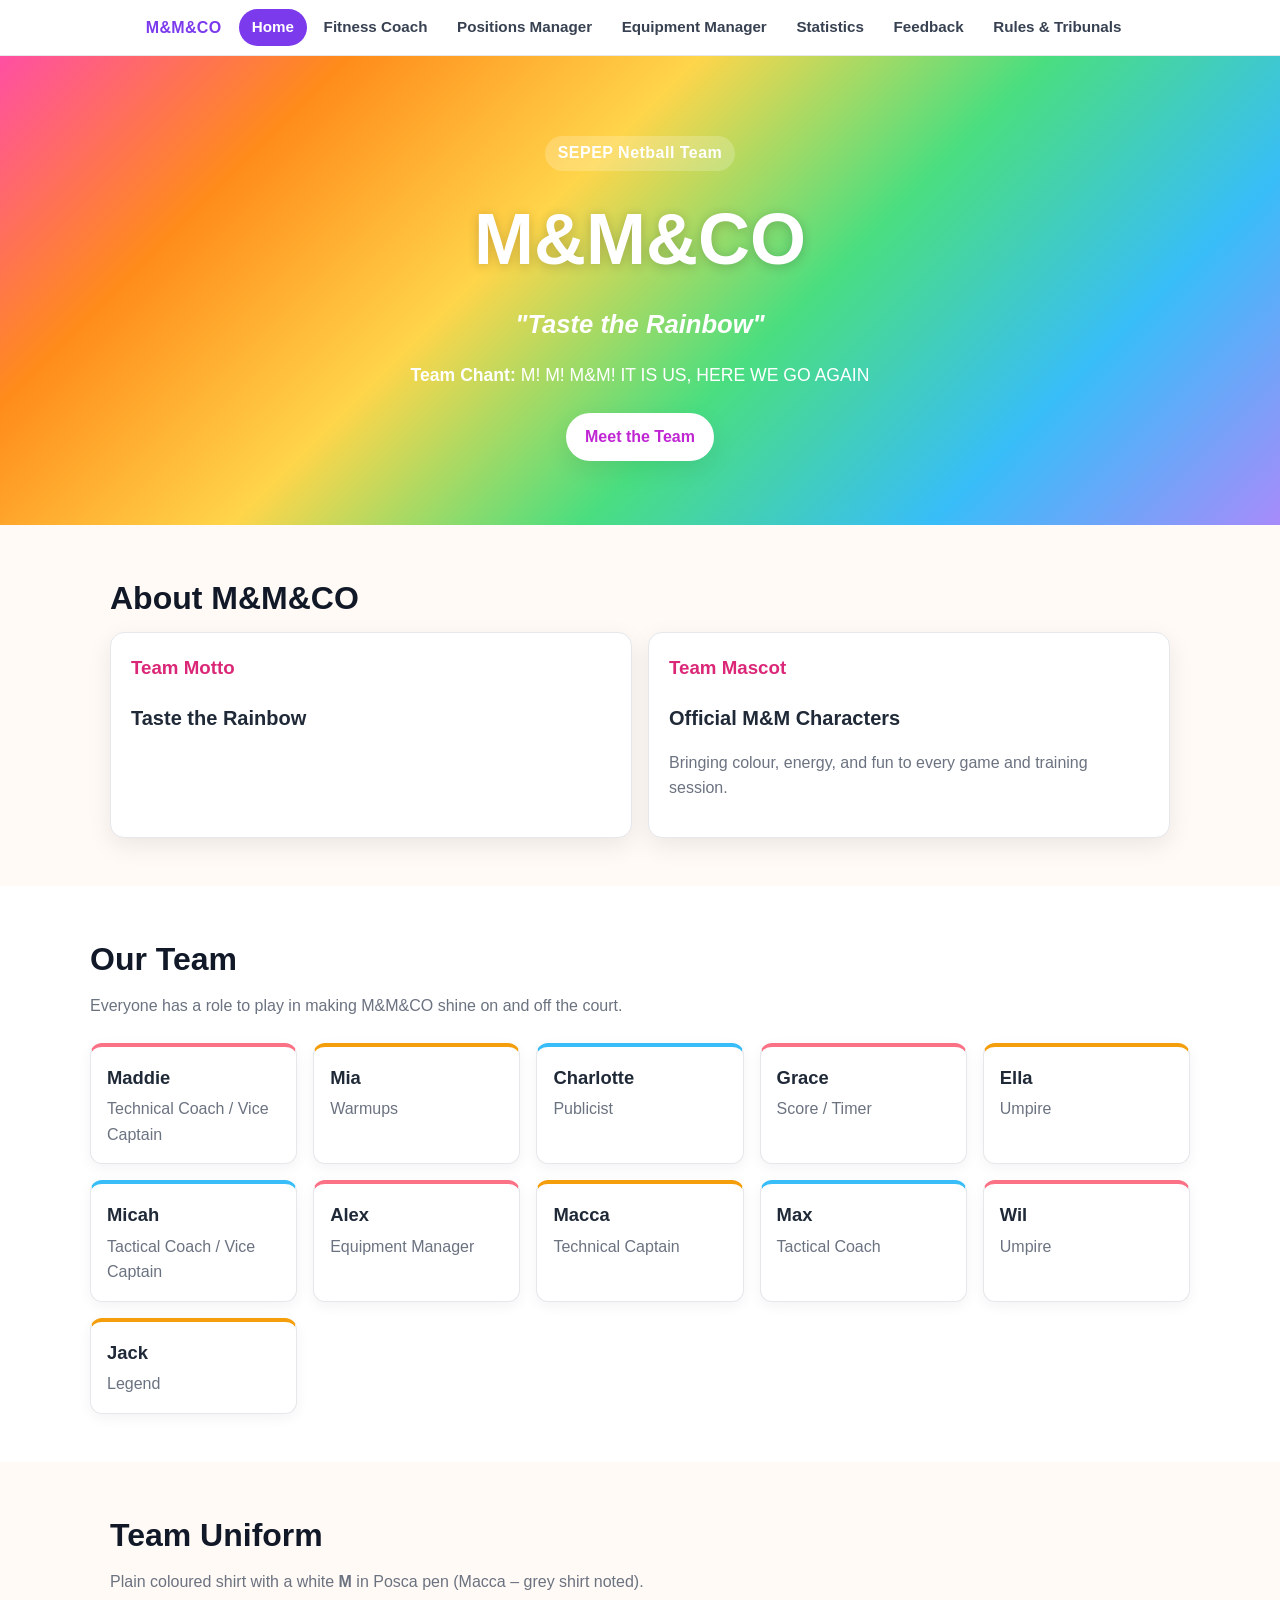
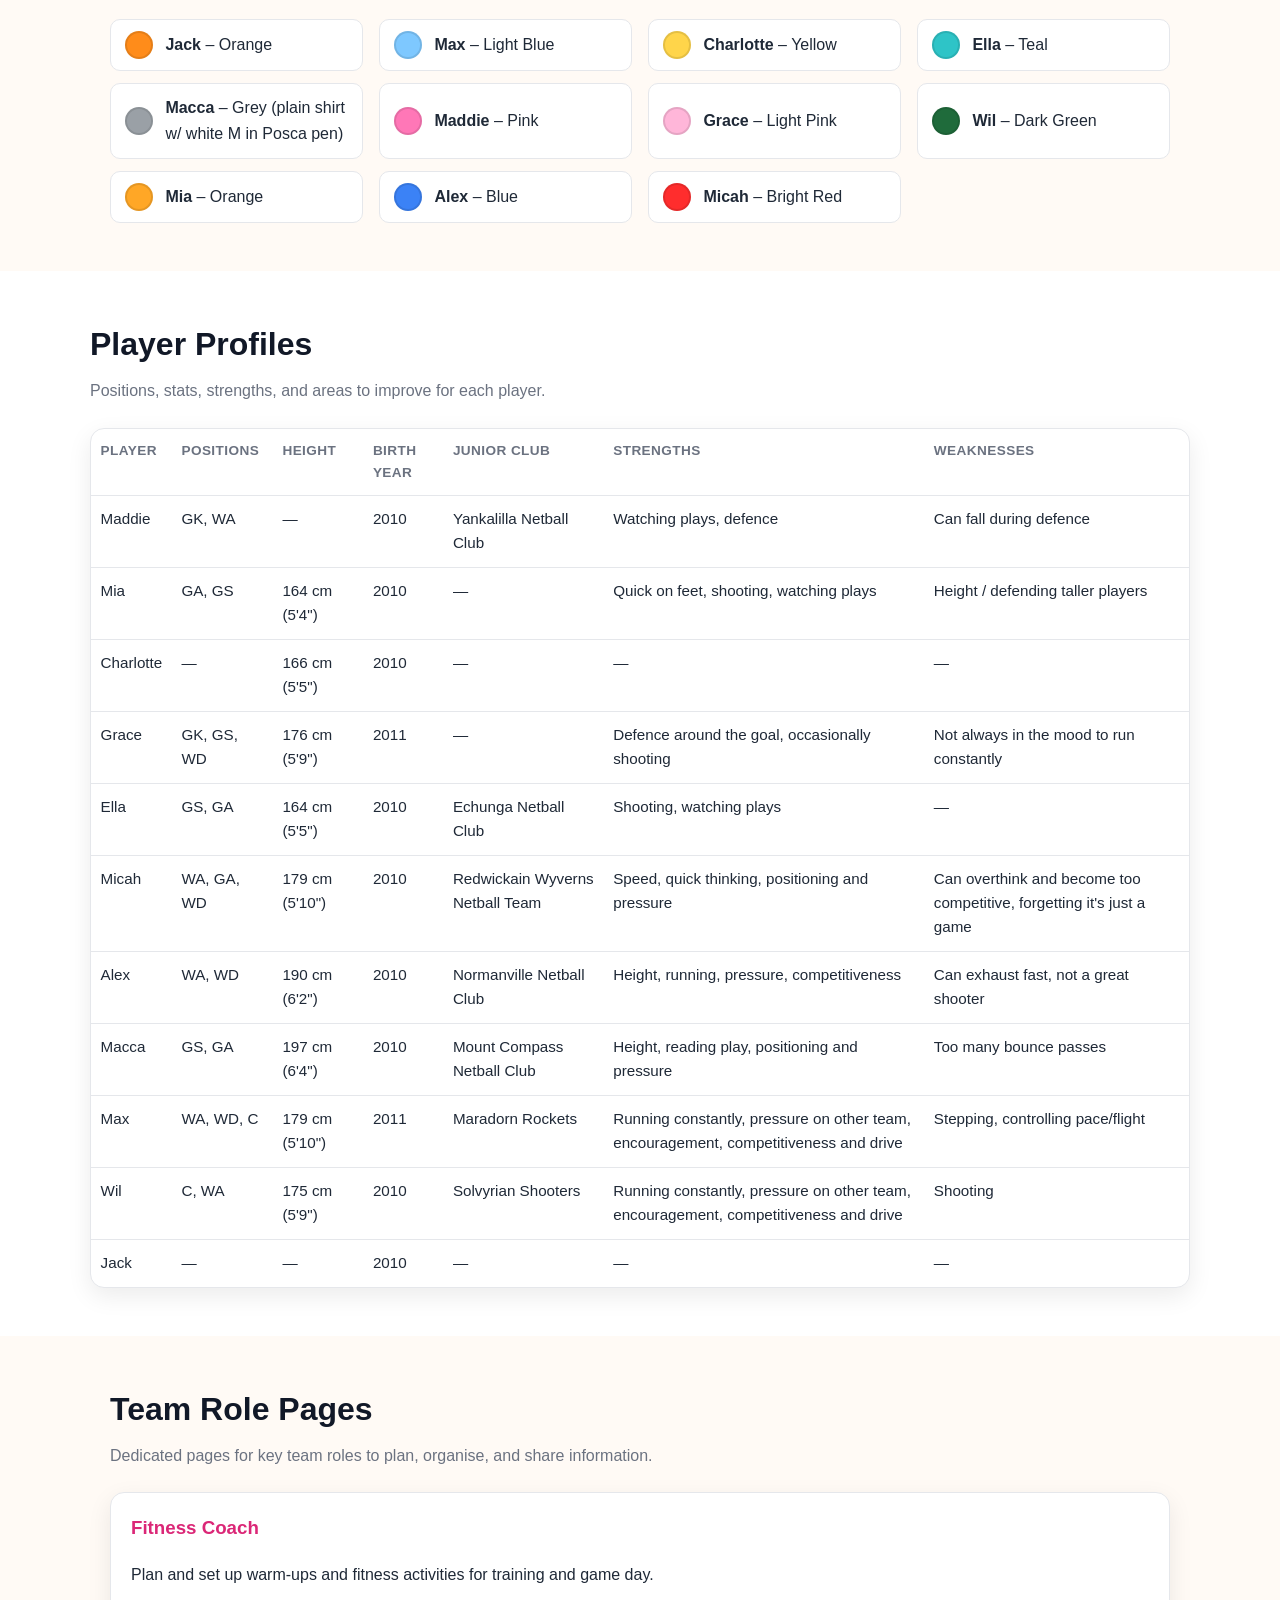
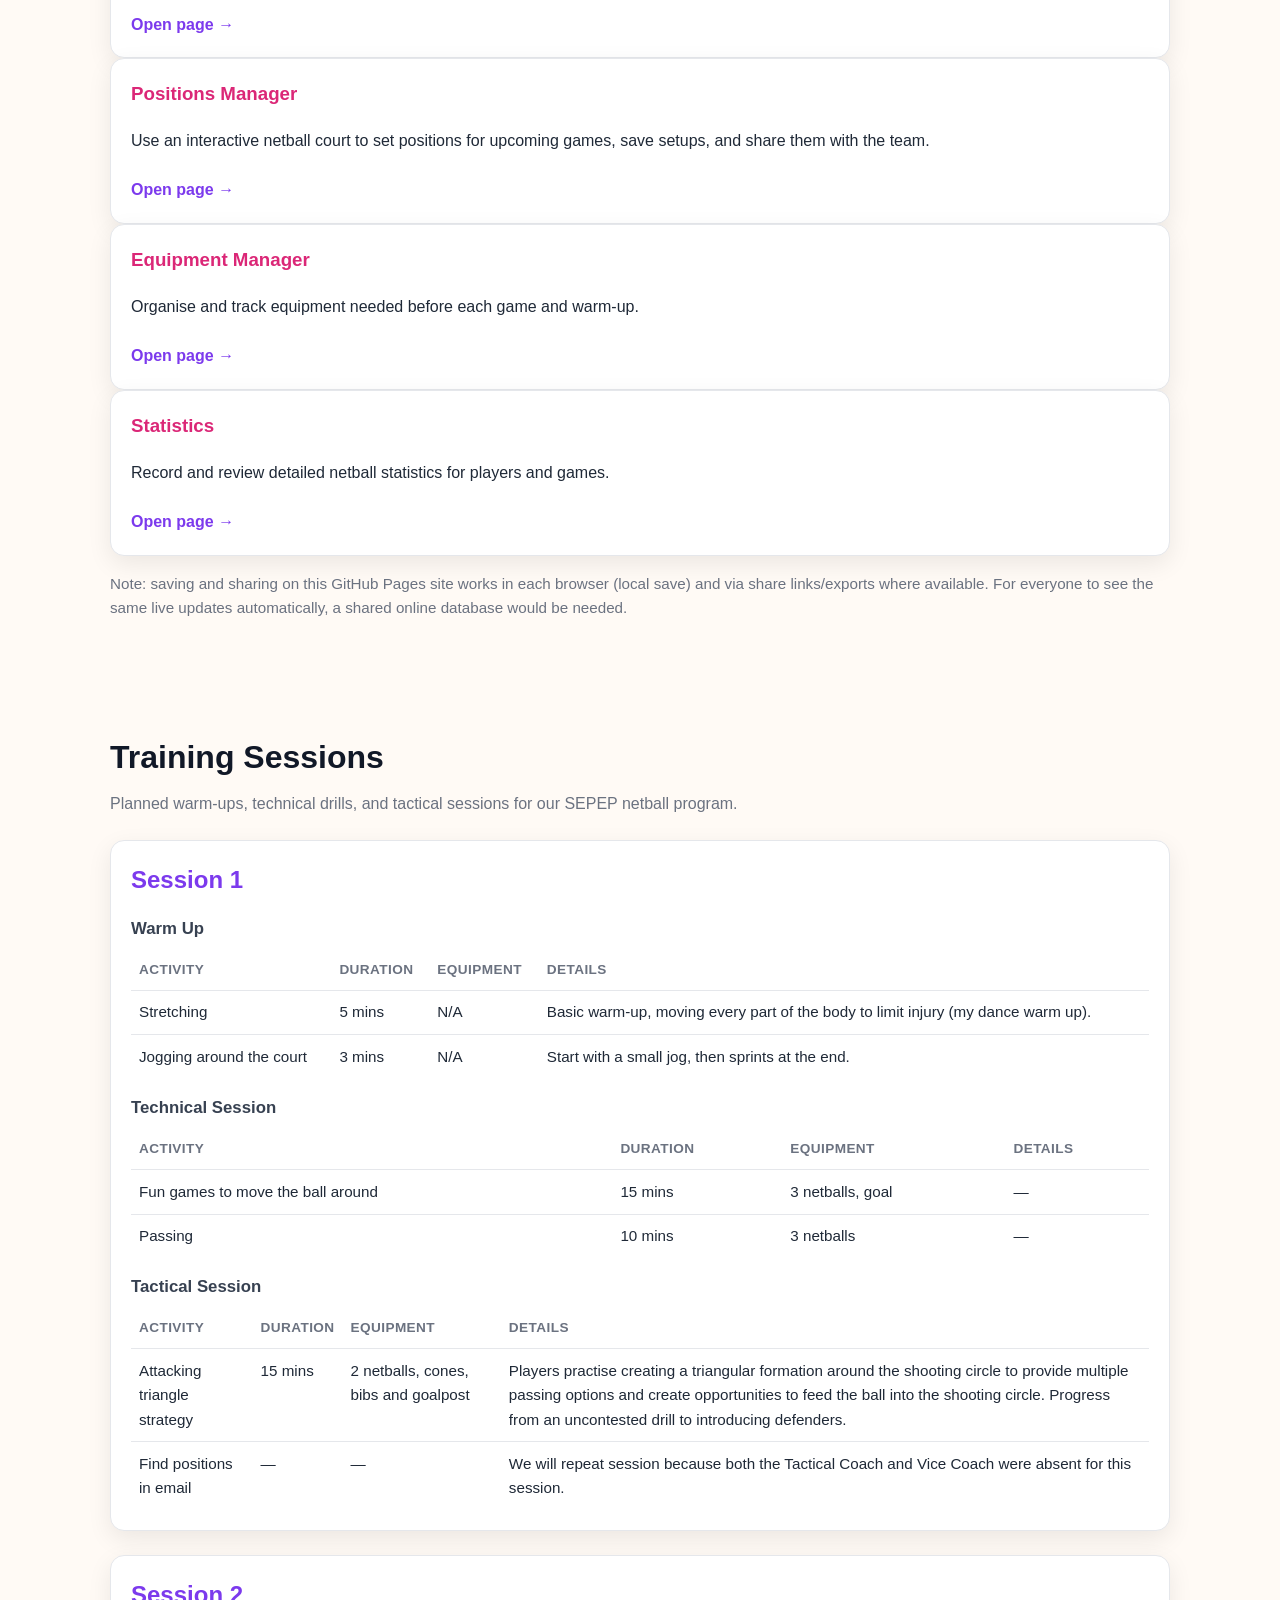
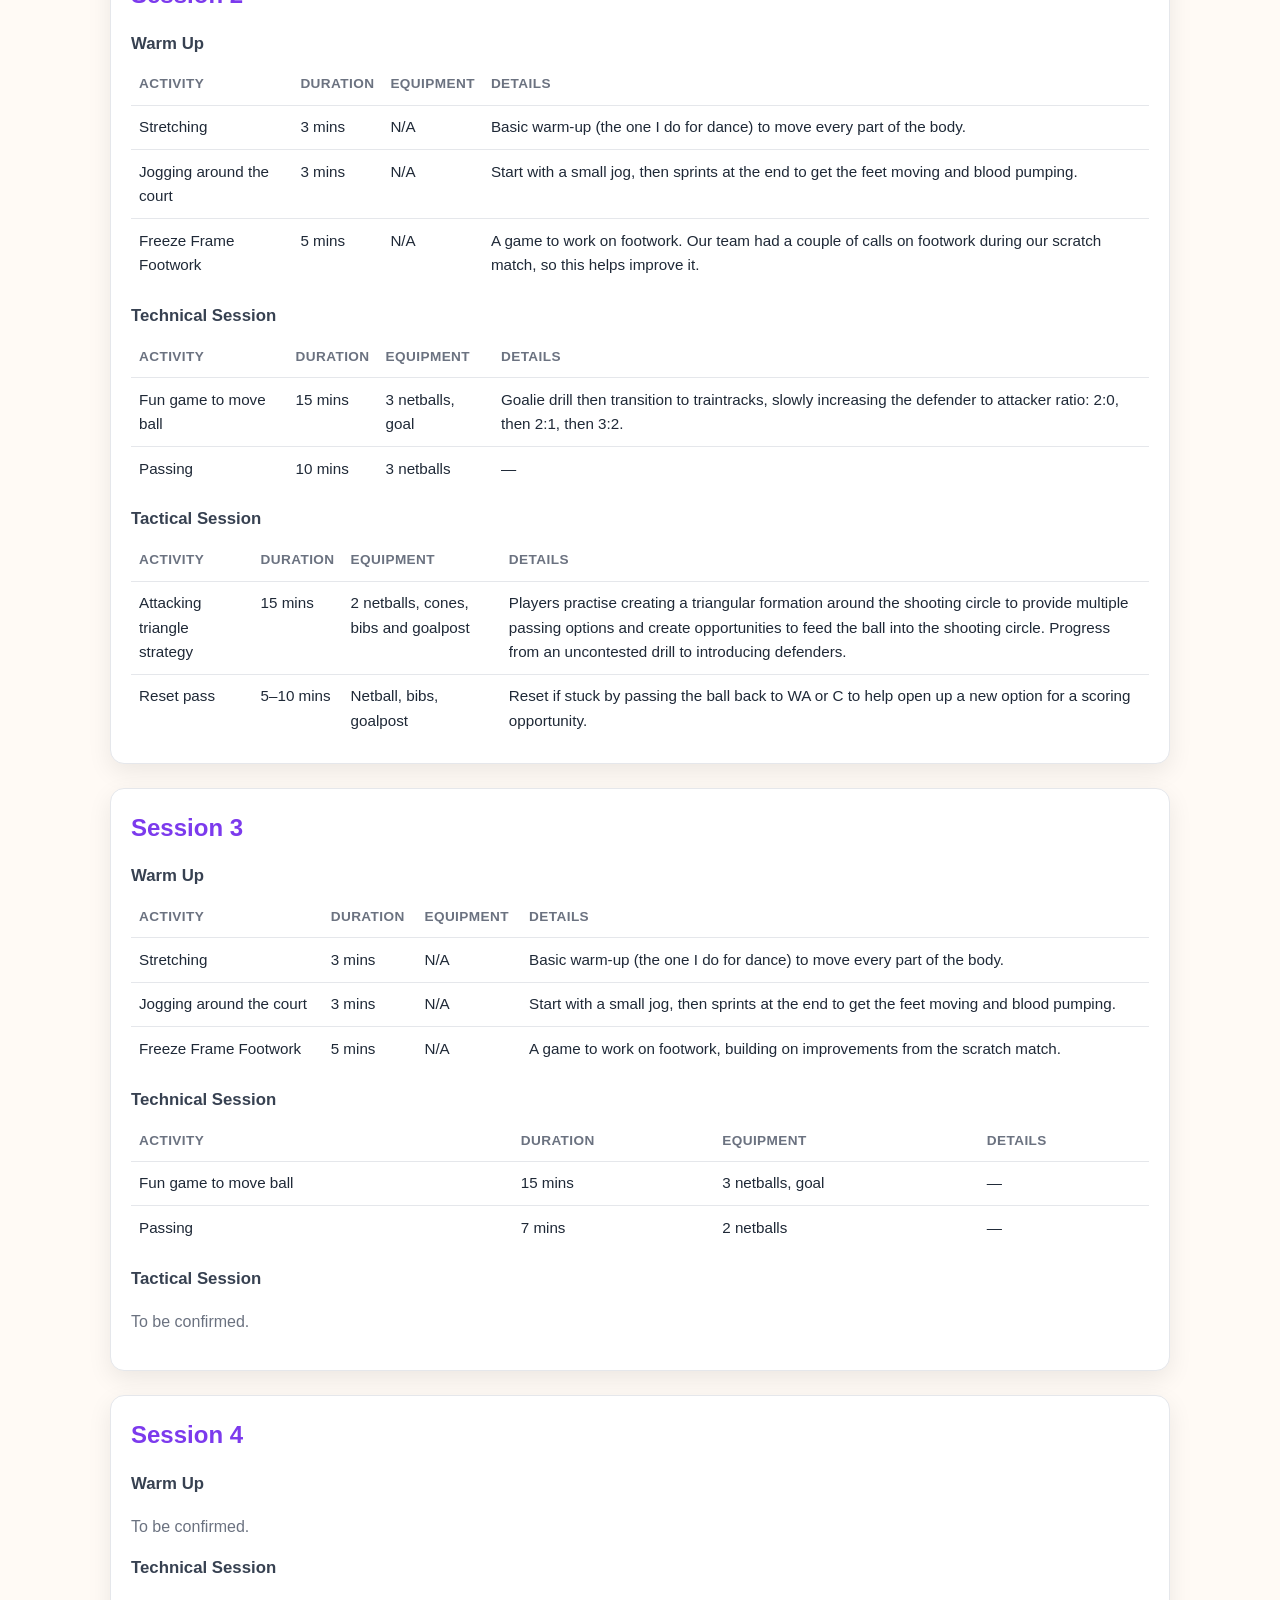
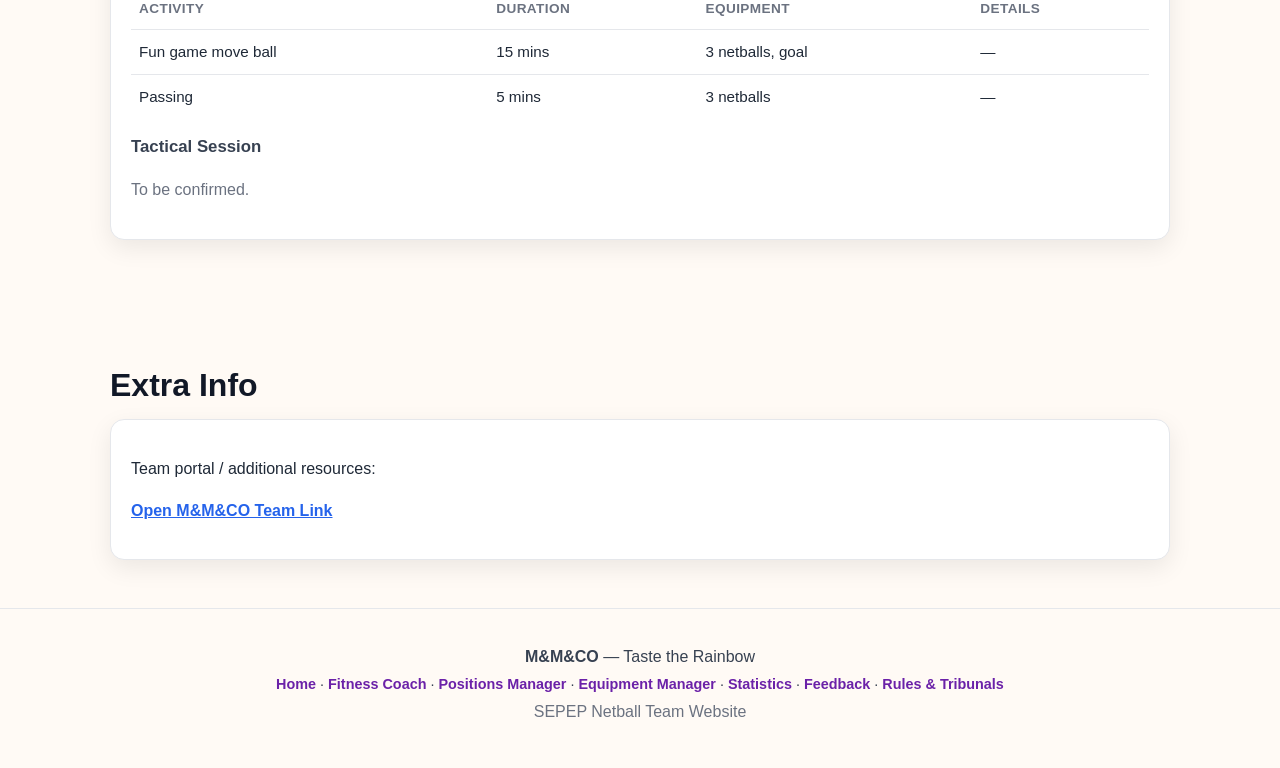
==== commit abde3105: "Add Rules and Tribunals tab with review sheet and card offences" ====
--- a/index.html
+++ b/index.html
@@ -16,6 +16,7 @@
       <a class="tab" data-tab="equipment" href="#equipment">Equipment Manager</a>
       <a class="tab" data-tab="statistics" href="#statistics">Statistics</a>
       <a class="tab" data-tab="feedback" href="#feedback">Feedback</a>
+      <a class="tab" data-tab="rules" href="#rules">Rules &amp; Tribunals</a>
     </nav>
   </header>
 
@@ -690,6 +691,170 @@
       </section>
     </div>
   </section>
+
+  <section class="tab-panel" id="panel-rules" role="tabpanel" hidden>
+    <header class="subhero tab-hero">
+      <p class="tag">M&amp;M&amp;CO &bull; Taste the Rainbow</p>
+      <h1>Rules &amp; Tribunals</h1>
+      <p>Our modified netball rules, the changes we agreed to keep, and the card &amp; sin bin system that goes with them.</p>
+    </header>
+    <div class="section">
+      <section class="panel">
+        <h2>Team Review Sheet</h2>
+        <p class="section-intro">Details from the rules review. These stay saved in this browser.</p>
+        <form id="rules-info-form">
+          <div class="grid-2">
+            <div class="form-row">
+              <label for="rules-team">Team</label>
+              <input type="text" id="rules-team" placeholder="Team name">
+            </div>
+            <div class="form-row">
+              <label for="rules-present">People Present</label>
+              <input type="text" id="rules-present" placeholder="Who was present?">
+            </div>
+          </div>
+          <div class="actions">
+            <button type="submit" class="btn-primary">Save details</button>
+          </div>
+          <p class="status" id="rules-info-status"></p>
+        </form>
+      </section>
+
+      <section class="panel">
+        <h2>Basic Rules</h2>
+        <p class="section-intro"><span class="vote-y">Y</span> means we agreed to keep the rule. Suggested changes are shown in the last column.</p>
+        <div class="scroll-x">
+          <table class="rules-table">
+            <thead><tr><th>Rule</th><th>Y/N</th><th>Modification / Suggestion</th></tr></thead>
+            <tbody>
+              <tr><td>Stepping rule (traditional) &mdash; turnover awarded.</td><td><span class="vote-y">Y</span></td><td>&mdash;</td></tr>
+              <tr><td>3ft defending (traditional) &mdash; obstruction &mdash; turnover and SIN BIN</td><td><span class="vote-y">Y</span></td><td>&mdash;</td></tr>
+              <tr><td>Non-contact (traditional) &mdash; contact &mdash; turnover and SIN BIN</td><td><span class="vote-y">Y</span></td><td>&mdash;</td></tr>
+              <tr><td>Ball must be passed in every third.</td><td><span class="vote-y">Y</span></td><td>&mdash;</td></tr>
+              <tr><td>5 sec to pass the ball.</td><td><span class="vote-y">Y</span></td><td>&mdash;</td></tr>
+              <tr><td>No replay &mdash; dropped ball can be picked up, but if dribbling &mdash; turnover.</td><td><span class="vote-y">Y</span></td><td>No dribbling if dribbled replay &mdash; turnover</td></tr>
+              <tr><td>Offside (centre ball / in circle) &mdash; turnover</td><td><span class="vote-y">Y</span></td><td>&mdash;</td></tr>
+            </tbody>
+          </table>
+        </div>
+      </section>
+
+      <section class="panel">
+        <h2>Time</h2>
+        <div class="scroll-x">
+          <table class="rules-table">
+            <thead><tr><th>Rule</th><th>Y/N</th><th>Modification / Suggestion</th></tr></thead>
+            <tbody>
+              <tr><td>2 x 12 mins halves + 3 min half time.</td><td><span class="vote-y">Y</span></td><td>&mdash;</td></tr>
+              <tr><td>Subs / team sheets to umpires &mdash; must have be on 2 per lesson. No subs during half.</td><td>&mdash;</td><td>&mdash;</td></tr>
+            </tbody>
+          </table>
+        </div>
+      </section>
+
+      <section class="panel">
+        <h2>Scoring</h2>
+        <div class="scroll-x">
+          <table class="rules-table">
+            <thead><tr><th>Rule</th><th>Y/N</th><th>Modification / Suggestion</th></tr></thead>
+            <tbody>
+              <tr><td>GA / GS only ones to shoot (traditional).</td><td><span class="vote-y">Y</span></td><td>&mdash;</td></tr>
+              <tr><td>5 points &mdash; outside circle (ball in net / ring)</td><td><span class="vote-y">Y</span></td><td>&mdash;</td></tr>
+              <tr><td>2 points &mdash; inside circle</td><td><span class="vote-y">Y</span></td><td>&mdash;</td></tr>
+              <tr><td>1 point &mdash; hits ring (ball doesn't go in).</td><td>&mdash;</td><td>&mdash;</td></tr>
+            </tbody>
+          </table>
+        </div>
+      </section>
+
+      <section class="panel">
+        <h2>Court &amp; Players</h2>
+        <div class="scroll-x">
+          <table class="rules-table">
+            <thead><tr><th>Rule</th><th>Y/N</th><th>Modification / Suggestion</th></tr></thead>
+            <tbody>
+              <tr><td>Court: same as traditional netball.</td><td><span class="vote-y">Y</span></td><td>&mdash;</td></tr>
+              <tr><td>Players: 7 v 7</td><td><span class="vote-y">Y</span></td><td>&mdash;</td></tr>
+              <tr><td>Keep traditional positions &mdash; C, WA, WD, GA, GS, GD, GK</td><td><span class="vote-y">Y</span></td><td>&mdash;</td></tr>
+            </tbody>
+          </table>
+        </div>
+      </section>
+
+      <section class="panel">
+        <h2>Shooting, Defence &amp; Restarts</h2>
+        <div class="scroll-x">
+          <table class="rules-table">
+            <thead><tr><th>Rule</th><th>Y/N</th><th>Modification / Suggestion</th></tr></thead>
+            <tbody>
+              <tr><td>Allowed to jump to shoot &mdash; cannot touch the ring or hold the ring.</td><td><span class="vote-y">Y</span></td><td>&mdash;</td></tr>
+              <tr><td>Jump defence allowed &mdash; but must go straight up, not forward. If forward, obstruction applies.</td><td><span class="vote-y">Y</span></td><td>&mdash;</td></tr>
+              <tr><td>Start: centre pass</td><td><span class="vote-y">Y</span></td><td>&mdash;</td></tr>
+              <tr><td>Goal scored: returns to centre ball &mdash; opposition team.</td><td><span class="vote-y">Y</span></td><td>Keep centre ball (traditional)</td></tr>
+              <tr><td>Out: turnover &mdash; last person to touch the ball.</td><td><span class="vote-y">Y</span></td><td>&mdash;</td></tr>
+              <tr><td>SIN BIN: 15 sec or 5 push ups (chest hit ground) in the SIN BIN &mdash; for offences obstruction and contact, offside any area.</td><td><span class="vote-y">Y</span></td><td>&mdash;</td></tr>
+            </tbody>
+          </table>
+        </div>
+      </section>
+
+      <section class="panel">
+        <h2>Card Meanings</h2>
+        <div class="scroll-x">
+          <table class="rules-table">
+            <thead><tr><th>Card</th><th>First Card</th><th>Second Card</th></tr></thead>
+            <tbody>
+              <tr><td><strong>Yellow Card</strong></td><td>Verbal Warning</td><td>5-Minute Time-Out</td></tr>
+              <tr><td><strong>Red Card</strong></td><td>Sin Bin &ndash; out for the rest of the half</td><td>Out for the rest of the game / lesson</td></tr>
+            </tbody>
+          </table>
+        </div>
+        <p class="muted small">Card resets every lesson. Cards carry over between the two games within a lesson.</p>
+      </section>
+
+      <section class="panel">
+        <h2>Red Card Offences</h2>
+        <div class="scroll-x">
+          <table class="rules-table">
+            <thead><tr><th>Offence</th><th>Charge</th></tr></thead>
+            <tbody>
+              <tr><td>Umpire Abuse</td><td><span class="vote-red">Red Card</span></td></tr>
+              <tr><td>Throwing Ball at Umpire</td><td><span class="vote-red">Red Card if intentional</span></td></tr>
+              <tr><td>Rough Contact (Umpires)</td><td><span class="vote-red">Red Card if intentional</span></td></tr>
+              <tr><td>Removal of Clothing</td><td><span class="vote-red">Second Red Card</span></td></tr>
+            </tbody>
+          </table>
+        </div>
+      </section>
+
+      <section class="panel">
+        <h2>Yellow Card Offences</h2>
+        <div class="scroll-x">
+          <table class="rules-table">
+            <thead><tr><th>Offence</th><th>Charge</th></tr></thead>
+            <tbody>
+              <tr><td>Throwing Ball at Umpire</td><td>Yellow Card (umpire's discretion)</td></tr>
+              <tr><td>Throwing Ball Away When Turnover Occurs</td><td>Yellow Card</td></tr>
+              <tr><td>Inappropriate Language</td><td>Yellow Card</td></tr>
+              <tr><td>Accidentally Hitting Teacher</td><td>Yellow Card (umpire's discretion)</td></tr>
+              <tr><td>Arguing with Umpire</td><td>Yellow Card (umpire's discretion)</td></tr>
+              <tr><td>Rough Contact (Players)</td><td>Yellow Card (umpire's discretion)</td></tr>
+              <tr><td>Rough Contact (Umpires)</td><td>Yellow Card</td></tr>
+              <tr><td>Pushing</td><td>Yellow Card</td></tr>
+              <tr><td>Tripping</td><td>Yellow Card (umpire's discretion)</td></tr>
+              <tr><td>Travelling with Netball</td><td>Yellow Card</td></tr>
+              <tr><td>Out of Bounds on Purpose</td><td>Yellow Card</td></tr>
+              <tr><td>Stepping on Someone's Foot</td><td>Yellow Card</td></tr>
+              <tr><td>Screaming at Someone</td><td>Yellow Card (umpire's discretion)</td></tr>
+              <tr><td>Cheating</td><td>Yellow Card</td></tr>
+              <tr><td>Hair Pulling</td><td>Yellow Card (umpire's discretion)</td></tr>
+              <tr><td>Scratching Someone</td><td>Yellow Card (umpire's discretion)</td></tr>
+            </tbody>
+          </table>
+        </div>
+      </section>
+    </div>
+  </section>
   </main>
 
   <footer>
@@ -700,7 +865,8 @@
       <a href="#positions">Positions Manager</a> &middot;
       <a href="#equipment">Equipment Manager</a> &middot;
       <a href="#statistics">Statistics</a> &middot;
-      <a href="#feedback">Feedback</a>
+      <a href="#feedback">Feedback</a> &middot;
+      <a href="#rules">Rules &amp; Tribunals</a>
     </p>
     <p class="muted">SEPEP Netball Team Website</p>
   </footer>
@@ -1459,13 +1625,34 @@
 </script>
 <script>
 (function () {
+  const KEY = 'mmco-rules-info';
+  const form = document.getElementById('rules-info-form');
+  const team = document.getElementById('rules-team');
+  const present = document.getElementById('rules-present');
+  const status = document.getElementById('rules-info-status');
+  try {
+    const saved = JSON.parse(localStorage.getItem(KEY)) || {};
+    team.value = saved.team || '';
+    present.value = saved.present || '';
+  } catch (e) {}
+  form.addEventListener('submit', function (e) {
+    e.preventDefault();
+    localStorage.setItem(KEY, JSON.stringify({ team: team.value.trim(), present: present.value.trim() }));
+    status.textContent = 'Details saved.';
+    status.className = 'status success';
+  });
+})();
+</script>
+<script>
+(function () {
   const panels = {
     home: document.getElementById('panel-home'),
     fitness: document.getElementById('panel-fitness'),
     positions: document.getElementById('panel-positions'),
     equipment: document.getElementById('panel-equipment'),
     statistics: document.getElementById('panel-statistics'),
-    feedback: document.getElementById('panel-feedback')
+    feedback: document.getElementById('panel-feedback'),
+    rules: document.getElementById('panel-rules')
   };
   const labels = {
     home: 'M&M&CO | Taste the Rainbow',
@@ -1473,7 +1660,8 @@
     positions: 'Positions Manager | M&M&CO',
     equipment: 'Equipment Manager | M&M&CO',
     statistics: 'Statistics | M&M&CO',
-    feedback: 'Feedback | M&M&CO'
+    feedback: 'Feedback | M&M&CO',
+    rules: 'Rules & Tribunals | M&M&CO'
   };
   const tabs = Array.from(document.querySelectorAll('.tab[data-tab]'));
 
@@ -1486,6 +1674,7 @@
     if (h === 'equipment' || h === 'equipment-manager') return 'equipment';
     if (h === 'statistics' || h === 'stats') return 'statistics';
     if (h === 'feedback' || h === 'session-feedback') return 'feedback';
+    if (h === 'rules' || h === 'rules-tribunals' || h === 'tribunals') return 'rules';
     if (h === 'home') return 'home';
     return null;
   }
--- a/styles.css
+++ b/styles.css
@@ -164,6 +164,18 @@
 .feedback-card h3 { margin: 0 0 .5rem; color: #7c3aed; font-size: 1.1rem; }
 .feedback-card p { margin: .45rem 0; line-height: 1.55; }
 .feedback-card p:last-child { margin-bottom: 0; }
+.rules-table { width: 100%; border-collapse: collapse; }
+.rules-table th, .rules-table td {
+  border: 1px solid var(--border);
+  padding: .6rem .7rem;
+  text-align: left;
+  vertical-align: top;
+  line-height: 1.45;
+}
+.rules-table th { background: #f5f3ff; color: #5b21b6; font-size: .9rem; }
+.rules-table tbody tr:nth-child(even) { background: #fafaff; }
+.vote-y { color: #15803d; font-weight: 800; }
+.vote-red { color: #b91c1c; font-weight: 800; }
 
 .section {
   max-width: 1100px;
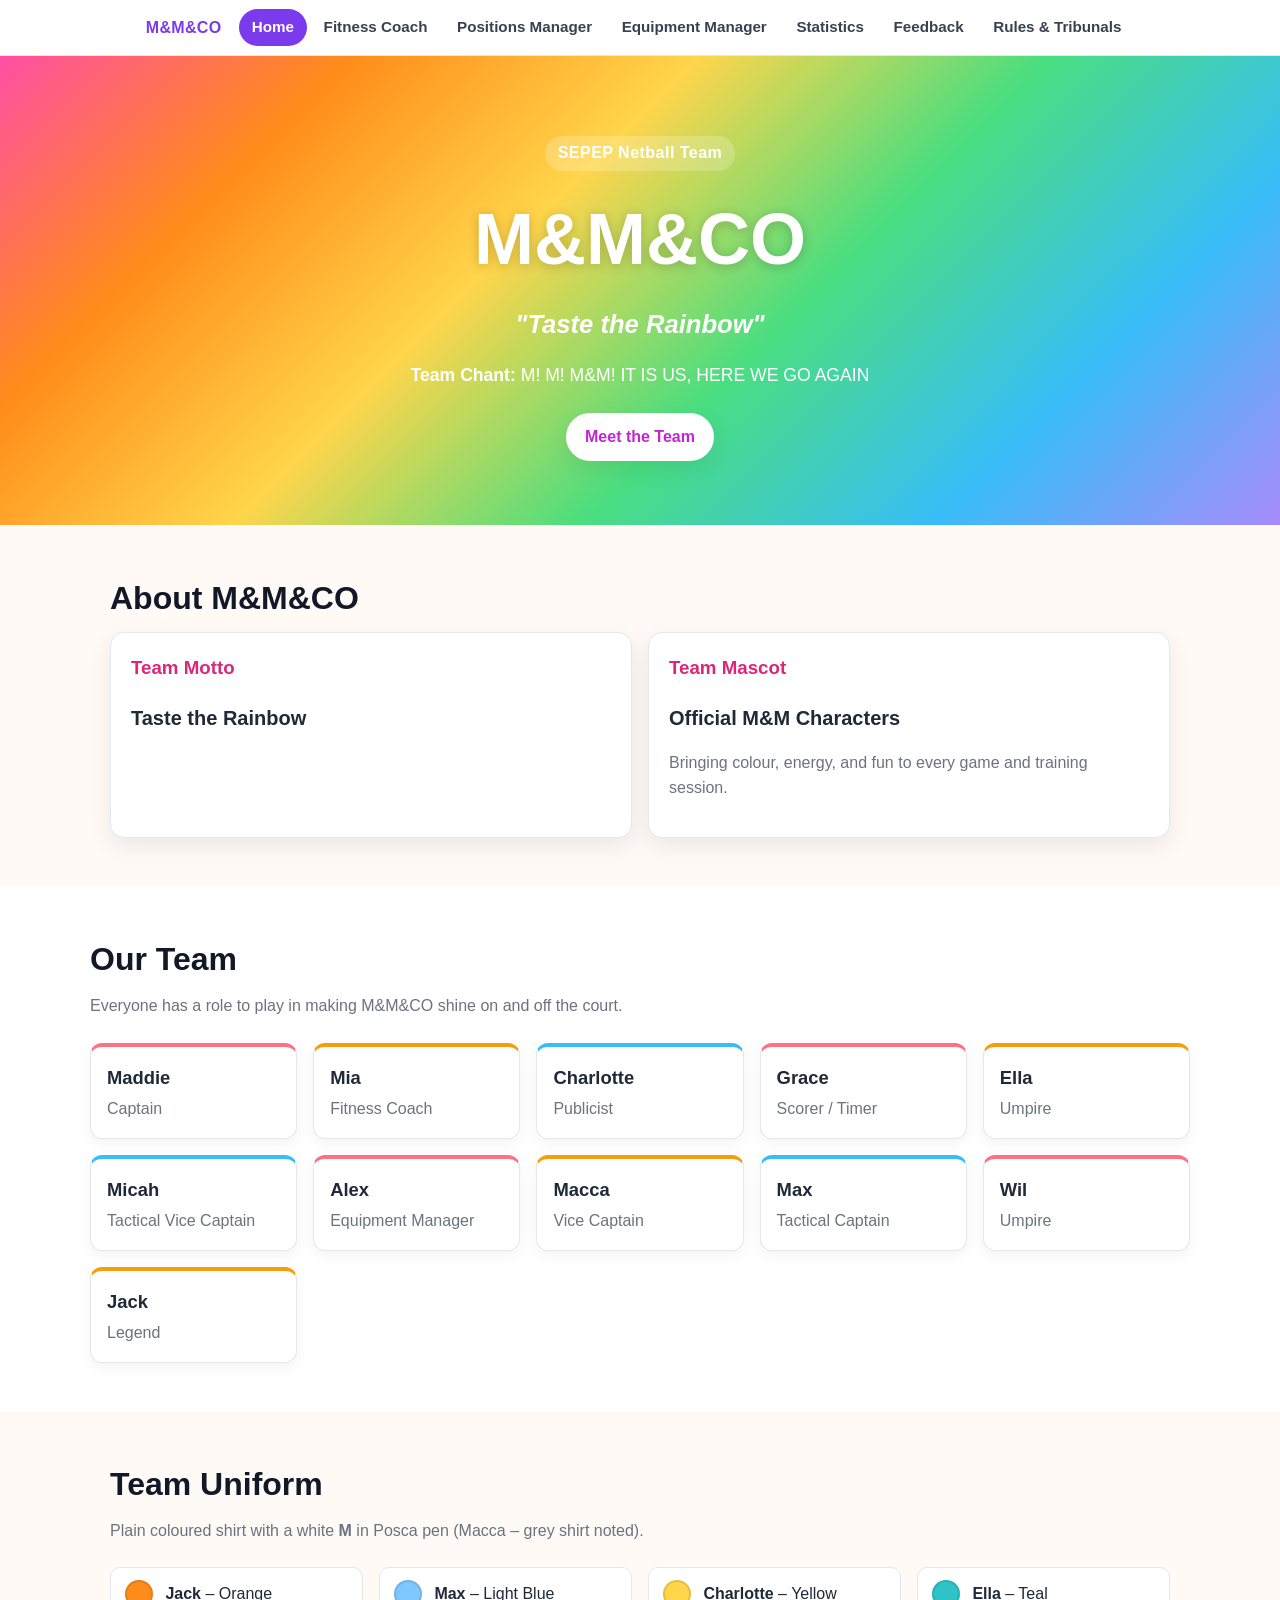
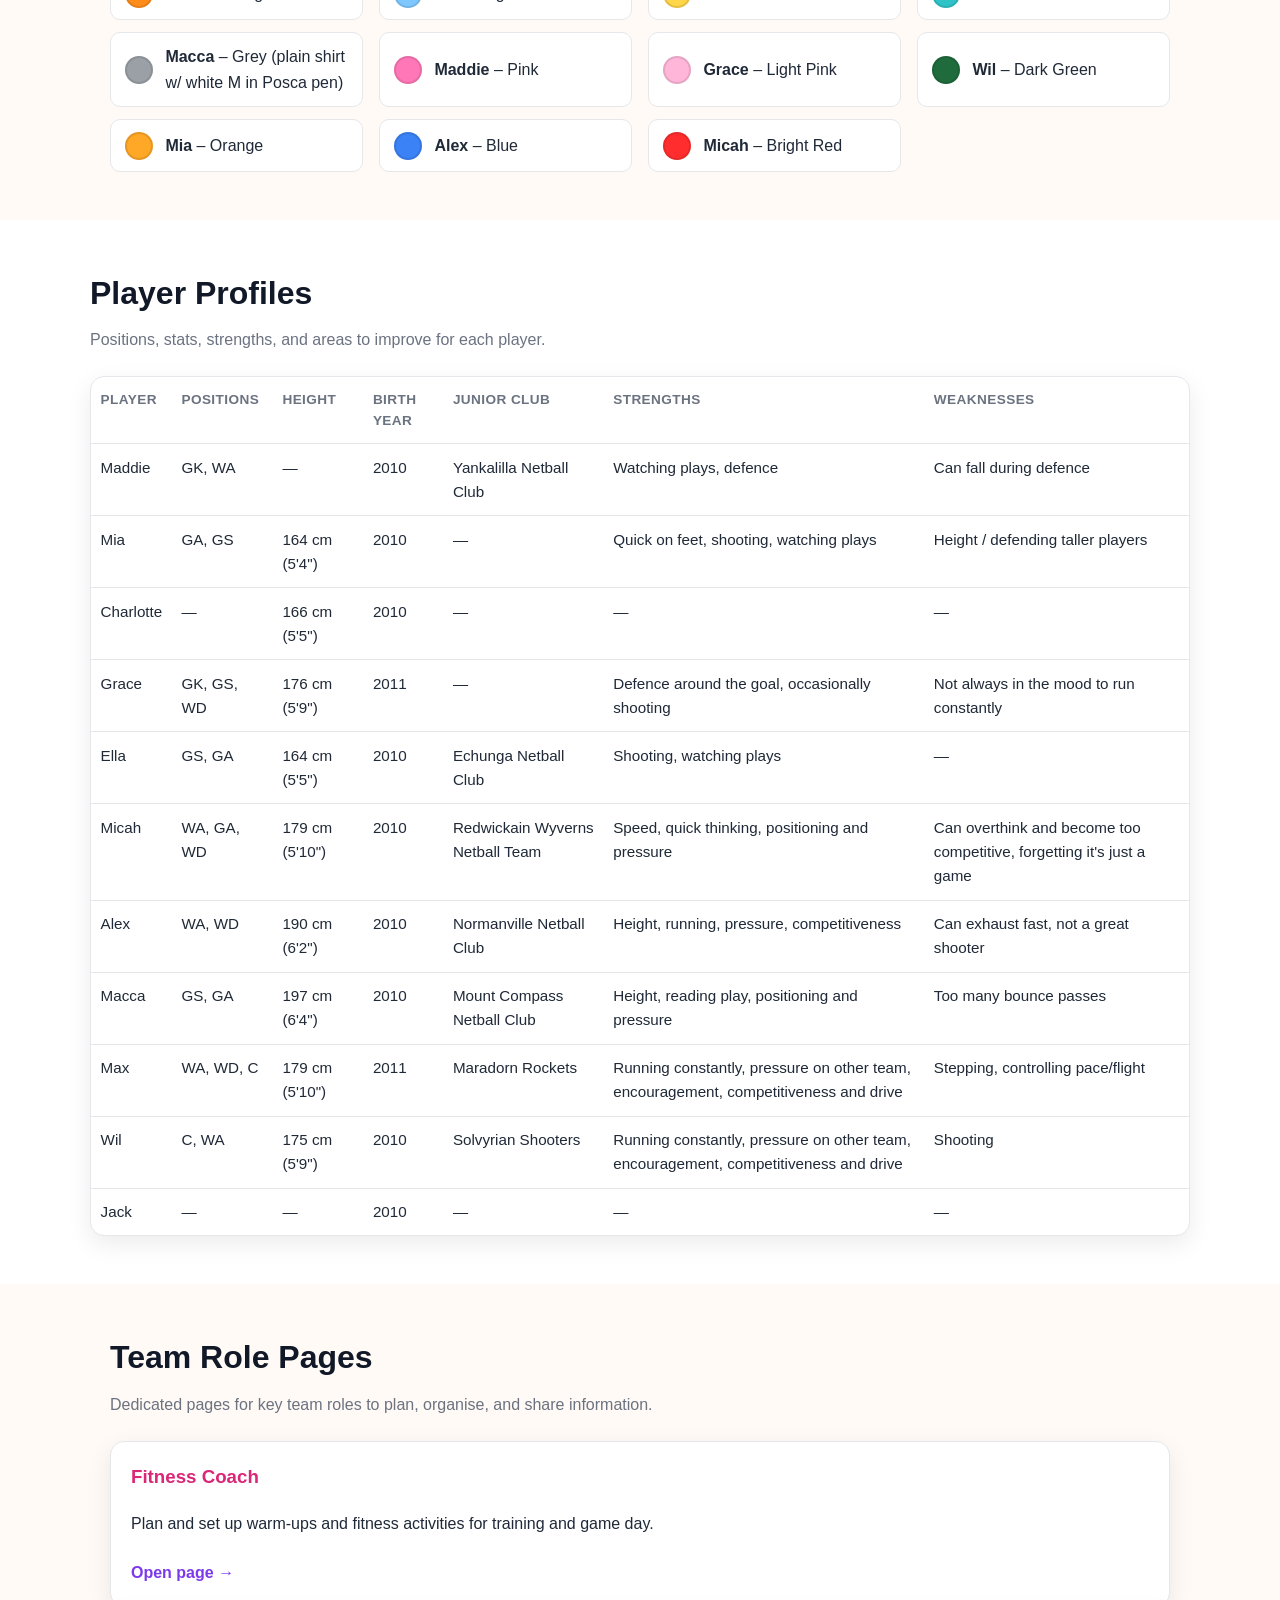
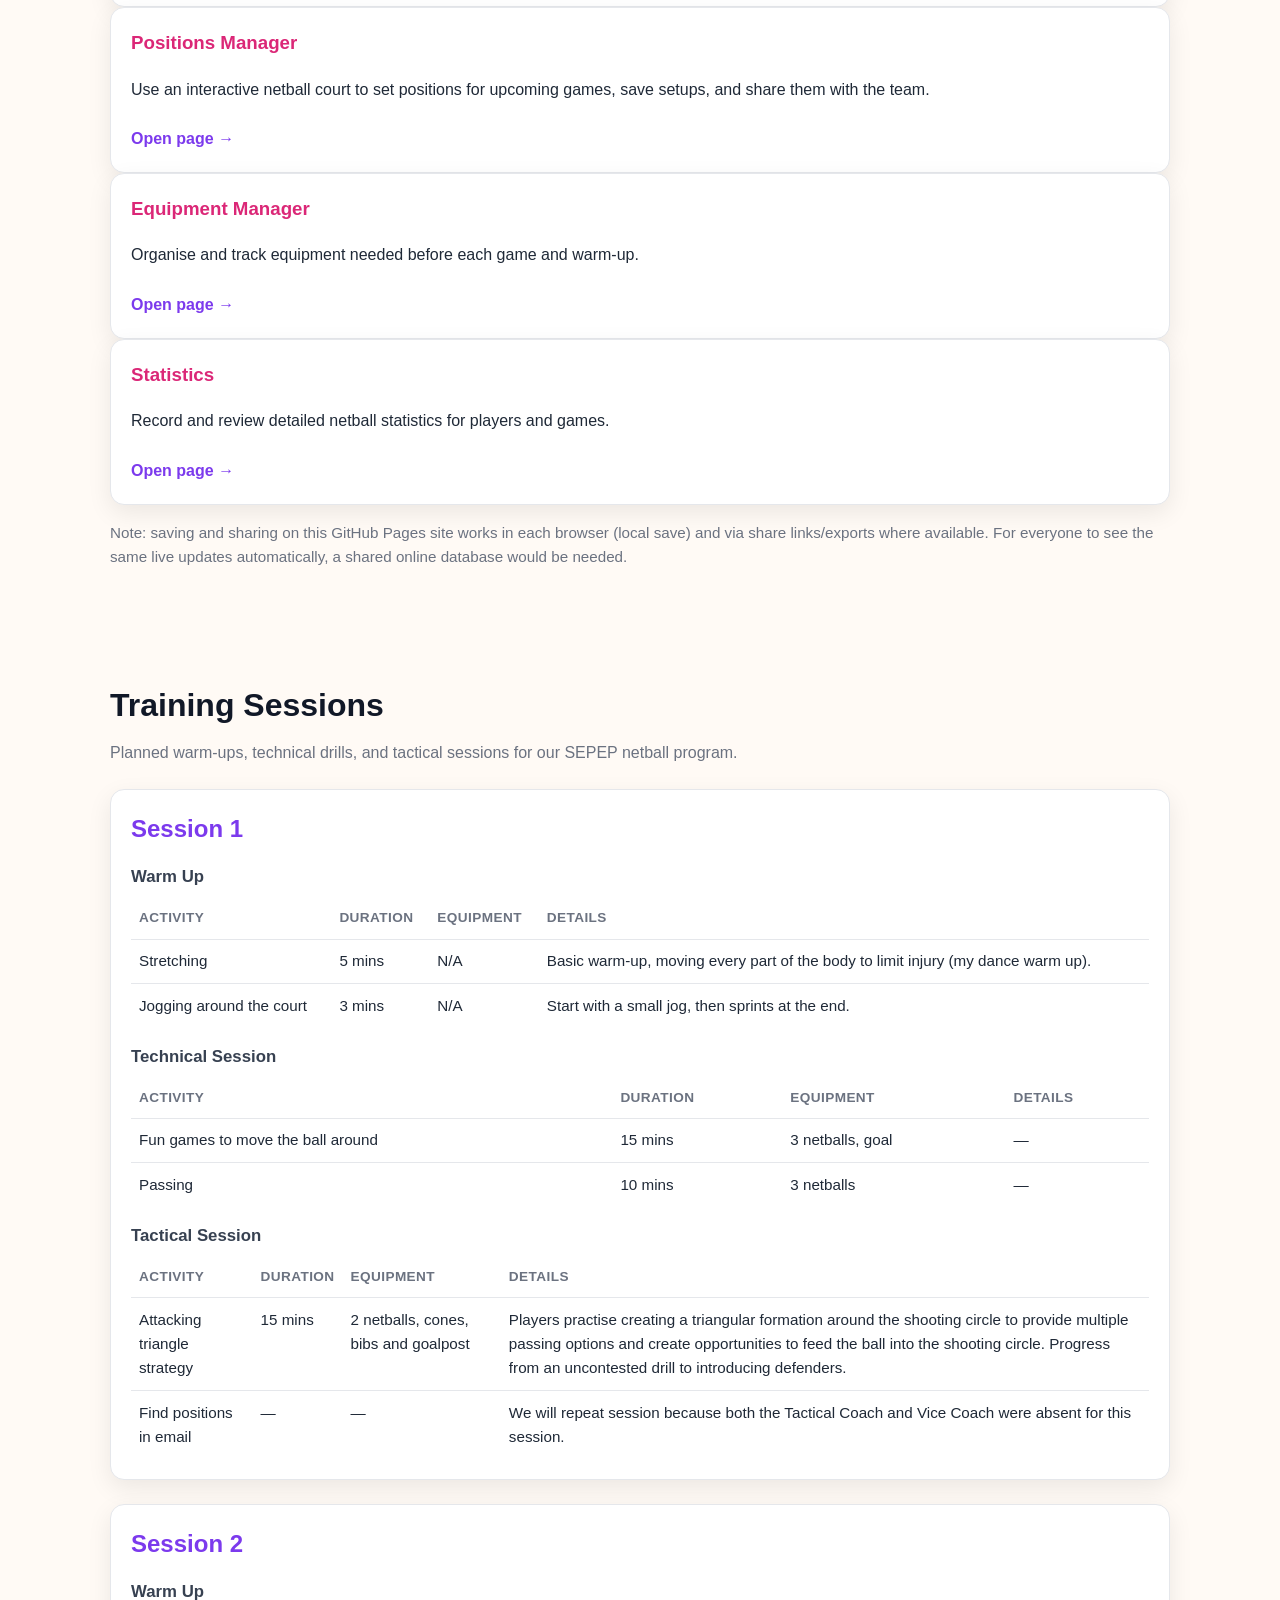
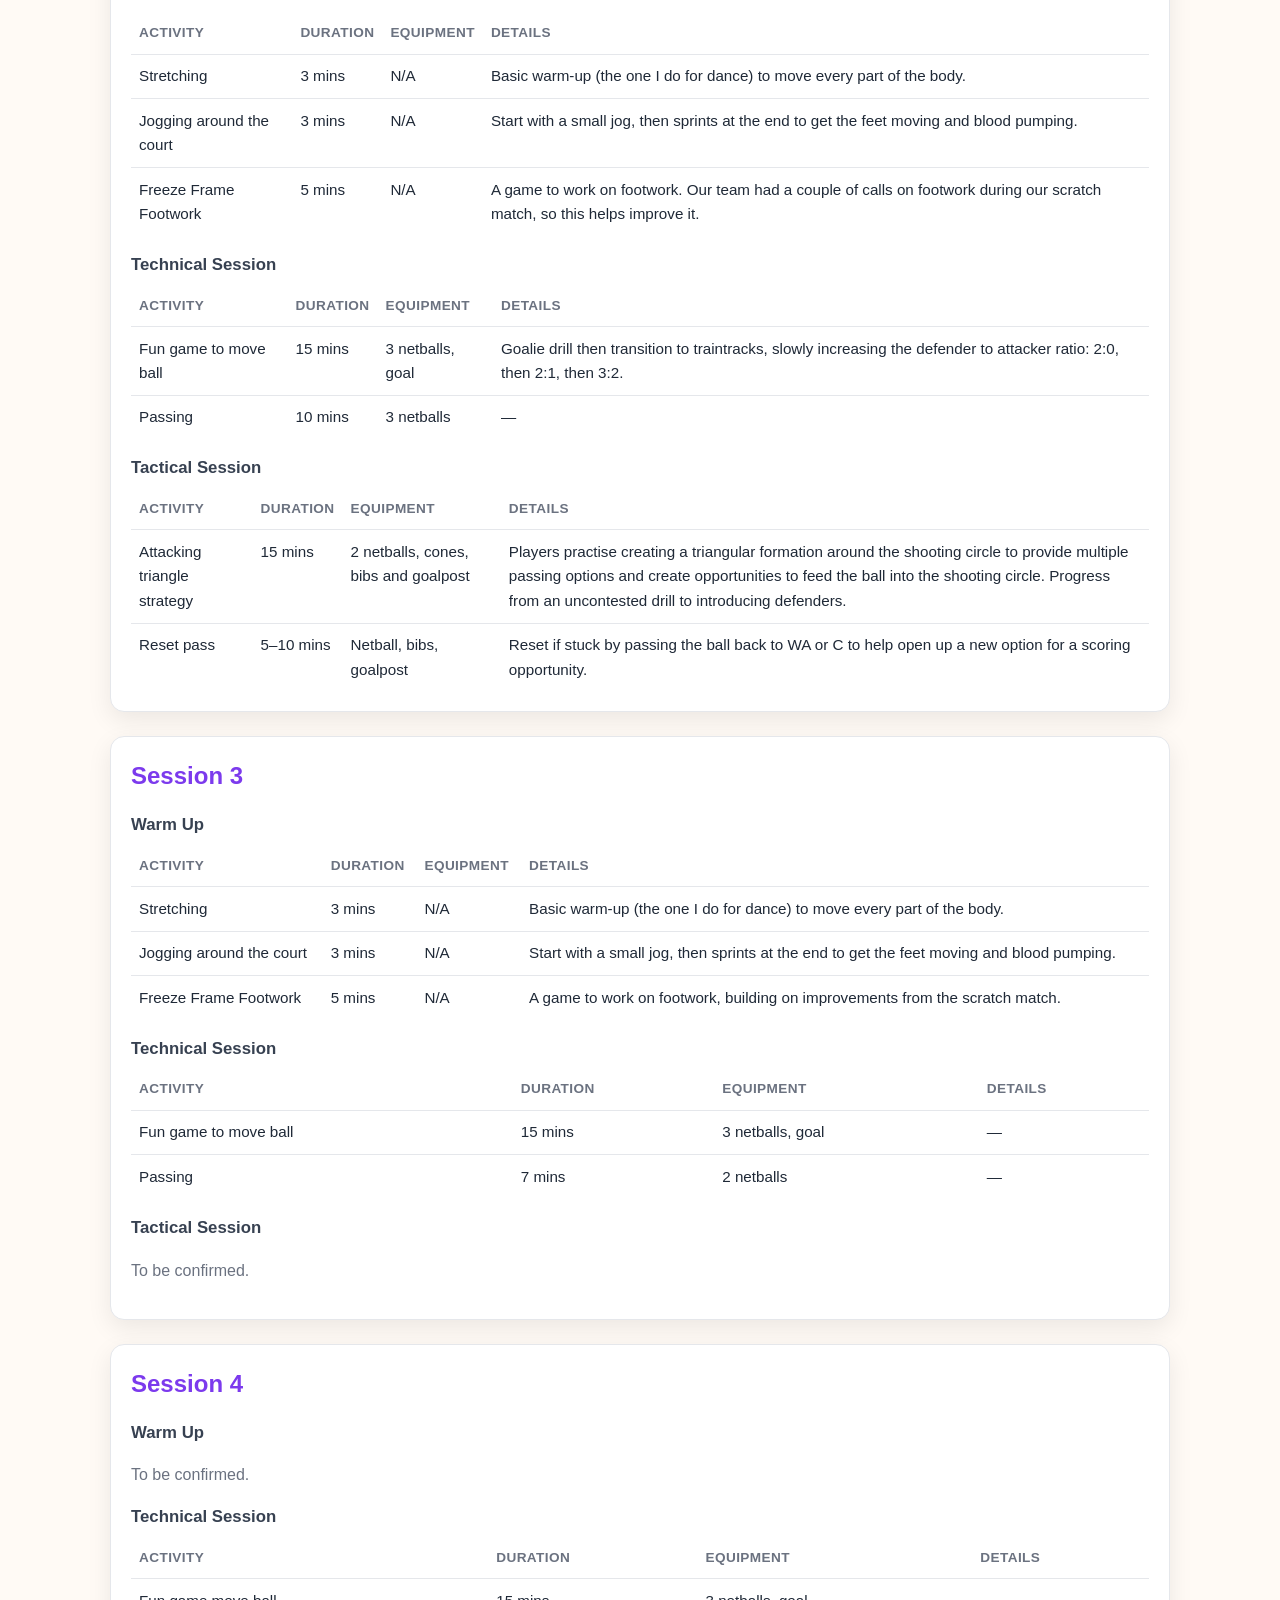
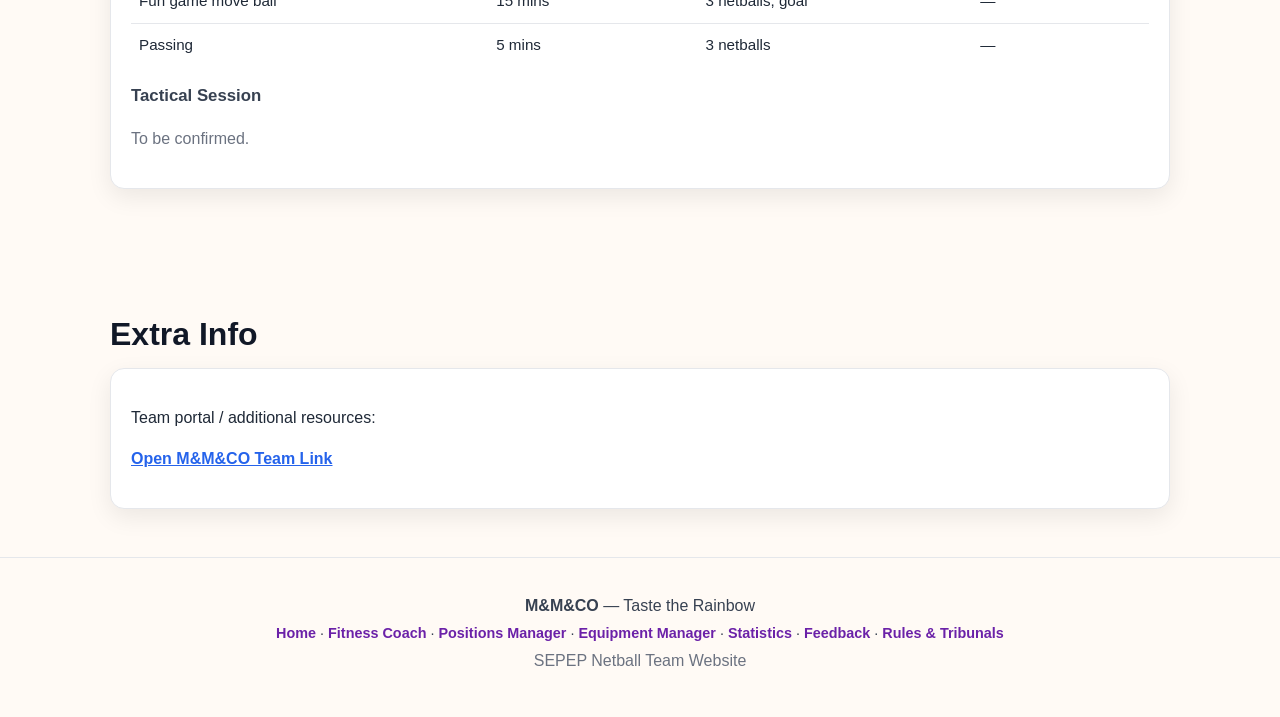
==== commit a55839f4: "Update player roles in the team profiles" ====
--- a/index.html
+++ b/index.html
@@ -50,15 +50,15 @@
       <h2>Our Team</h2>
       <p class="section-intro">Everyone has a role to play in making M&amp;M&amp;CO shine on and off the court.</p>
       <div class="team-grid">
-        <article class="member"><h3>Maddie</h3><p>Technical Coach / Vice Captain</p></article>
-        <article class="member"><h3>Mia</h3><p>Warmups</p></article>
+        <article class="member"><h3>Maddie</h3><p>Captain</p></article>
+        <article class="member"><h3>Mia</h3><p>Fitness Coach</p></article>
         <article class="member"><h3>Charlotte</h3><p>Publicist</p></article>
-        <article class="member"><h3>Grace</h3><p>Score / Timer</p></article>
+        <article class="member"><h3>Grace</h3><p>Scorer / Timer</p></article>
         <article class="member"><h3>Ella</h3><p>Umpire</p></article>
-        <article class="member"><h3>Micah</h3><p>Tactical Coach / Vice Captain</p></article>
+        <article class="member"><h3>Micah</h3><p>Tactical Vice Captain</p></article>
         <article class="member"><h3>Alex</h3><p>Equipment Manager</p></article>
-        <article class="member"><h3>Macca</h3><p>Technical Captain</p></article>
-        <article class="member"><h3>Max</h3><p>Tactical Coach</p></article>
+        <article class="member"><h3>Macca</h3><p>Vice Captain</p></article>
+        <article class="member"><h3>Max</h3><p>Tactical Captain</p></article>
         <article class="member"><h3>Wil</h3><p>Umpire</p></article>
         <article class="member"><h3>Jack</h3><p>Legend</p></article>
       </div>
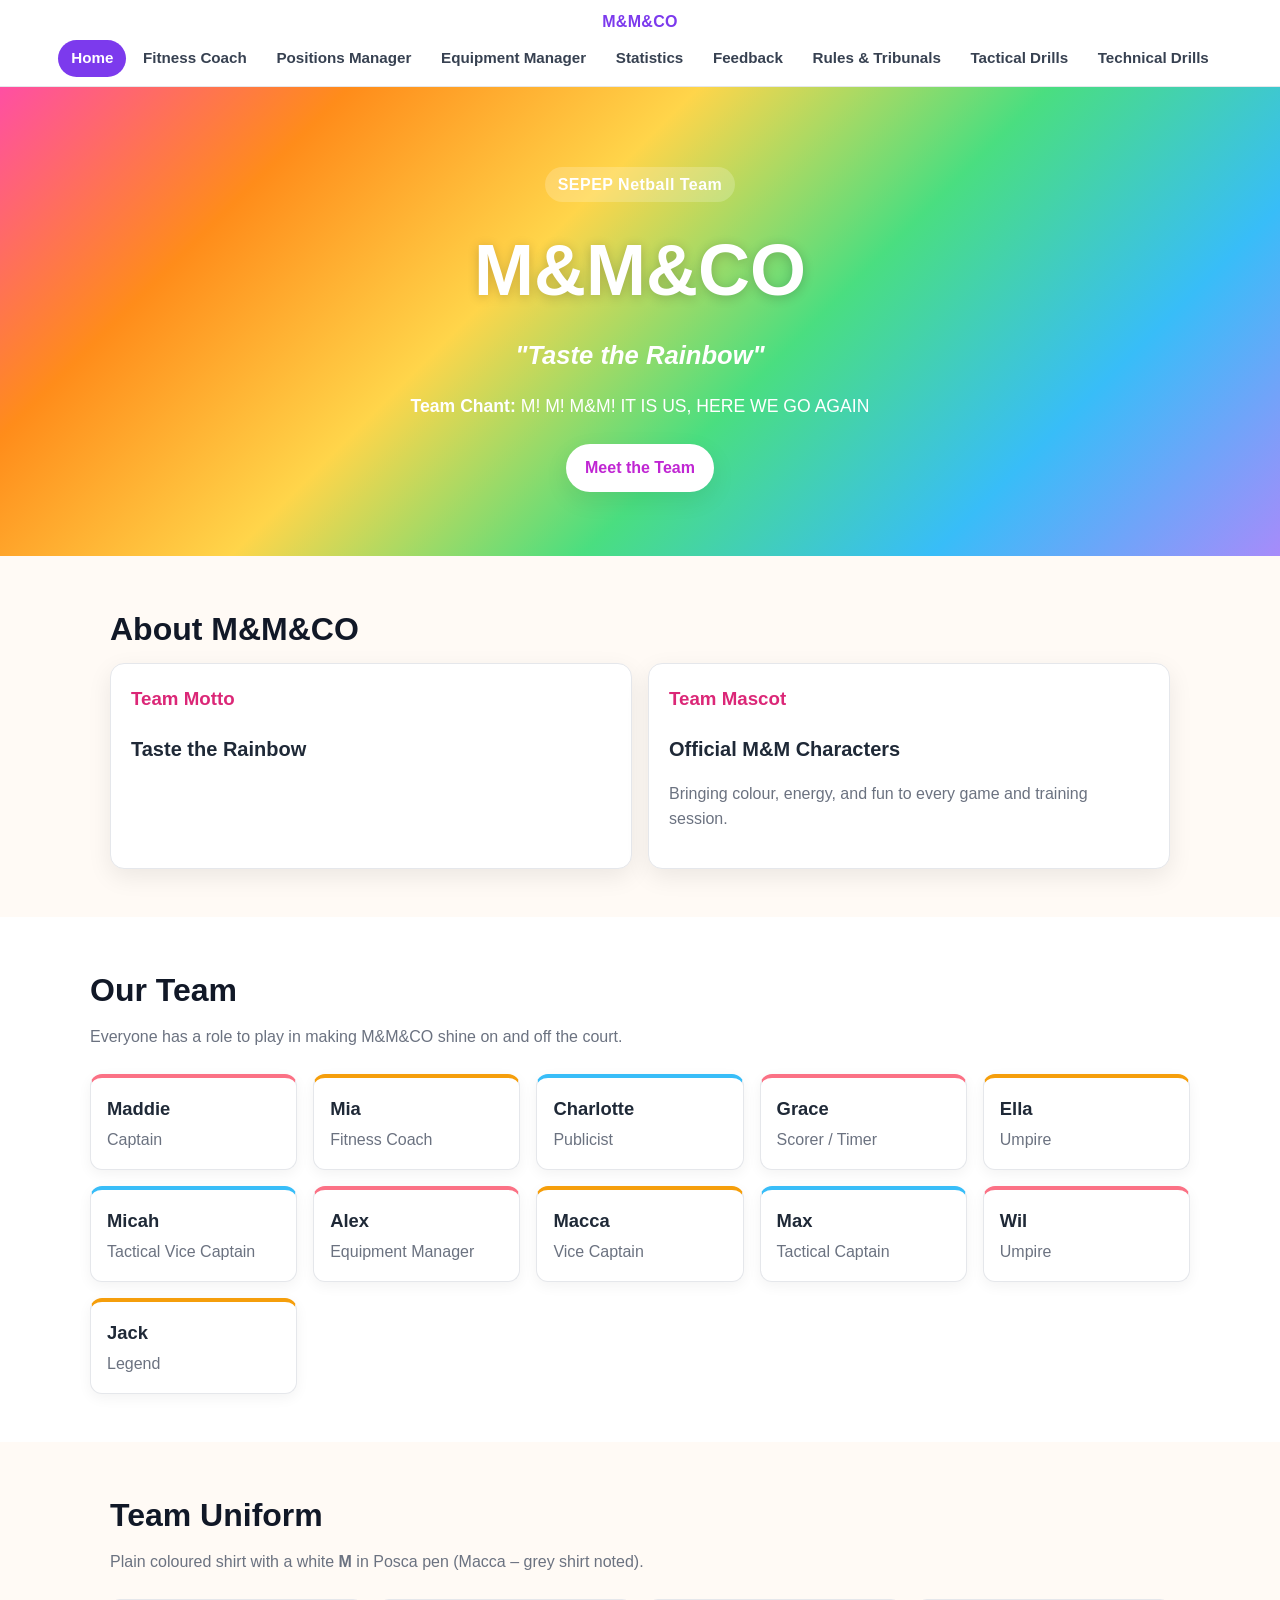
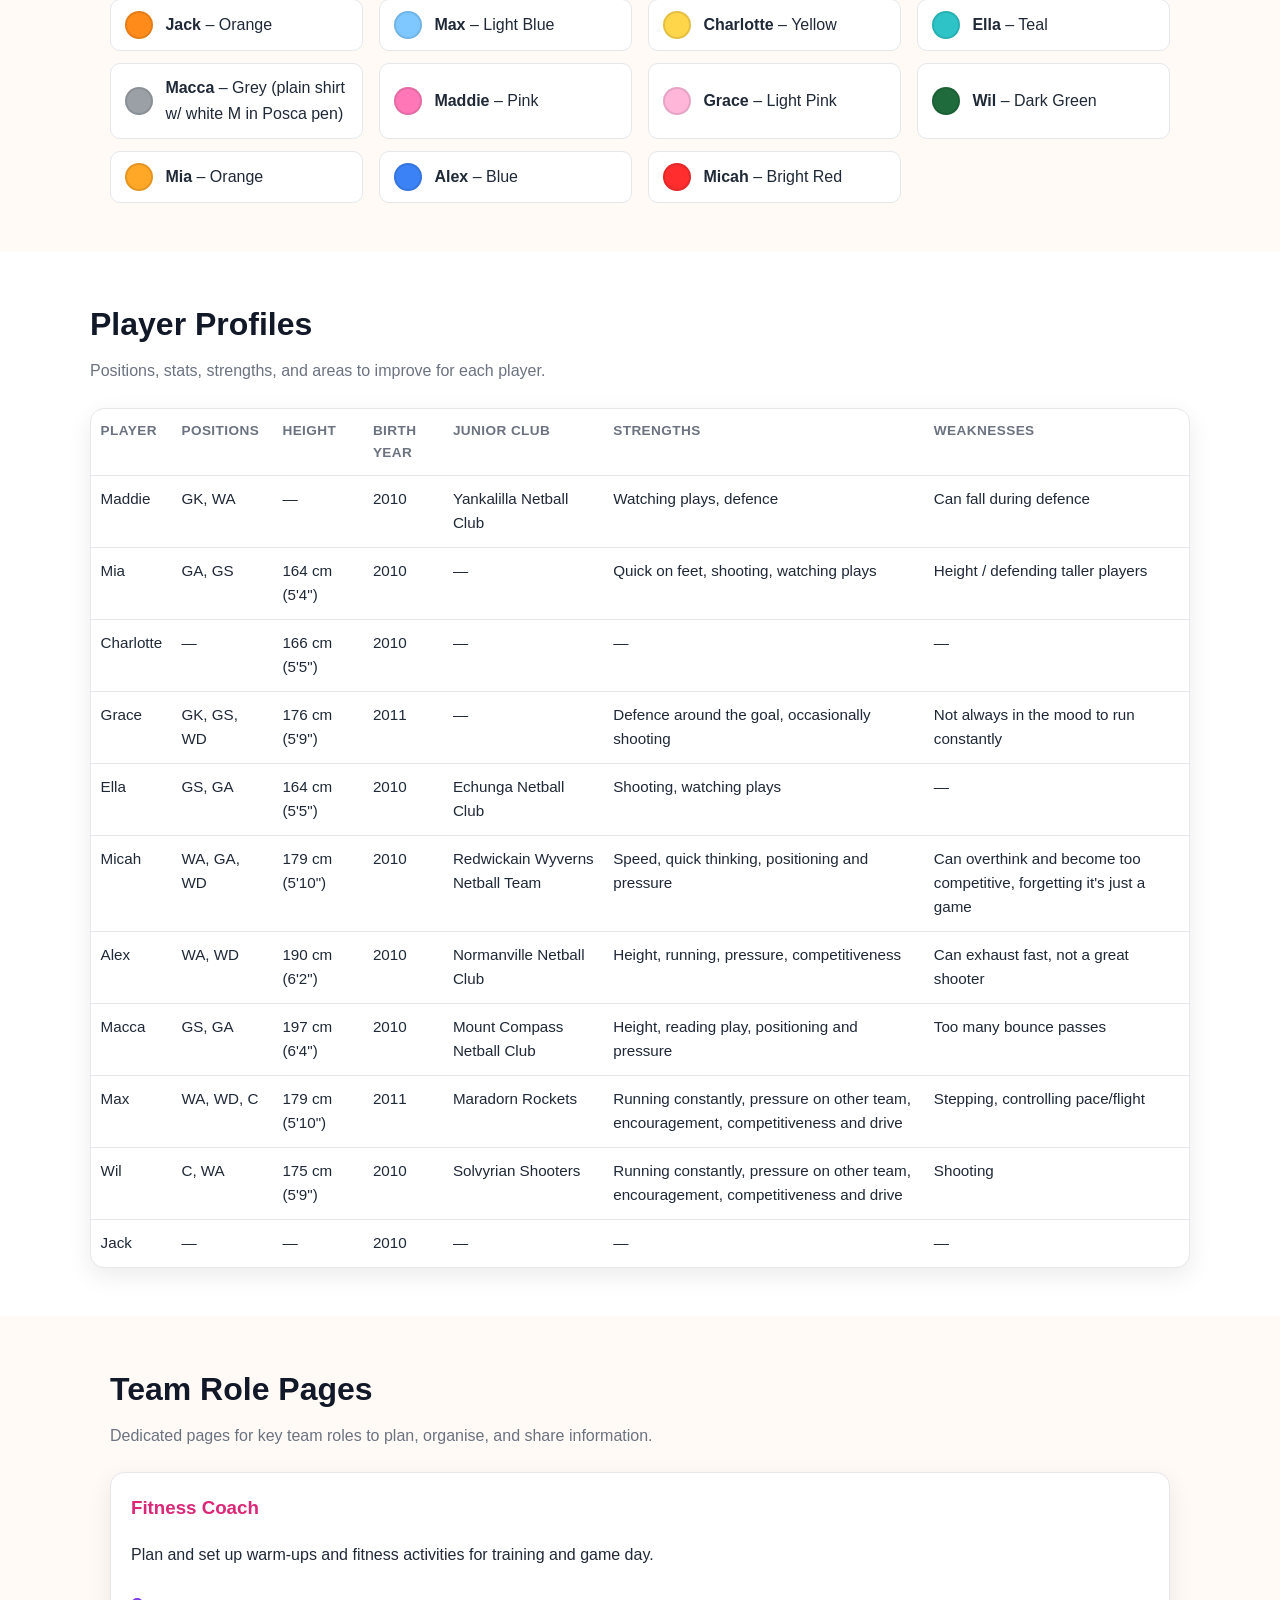
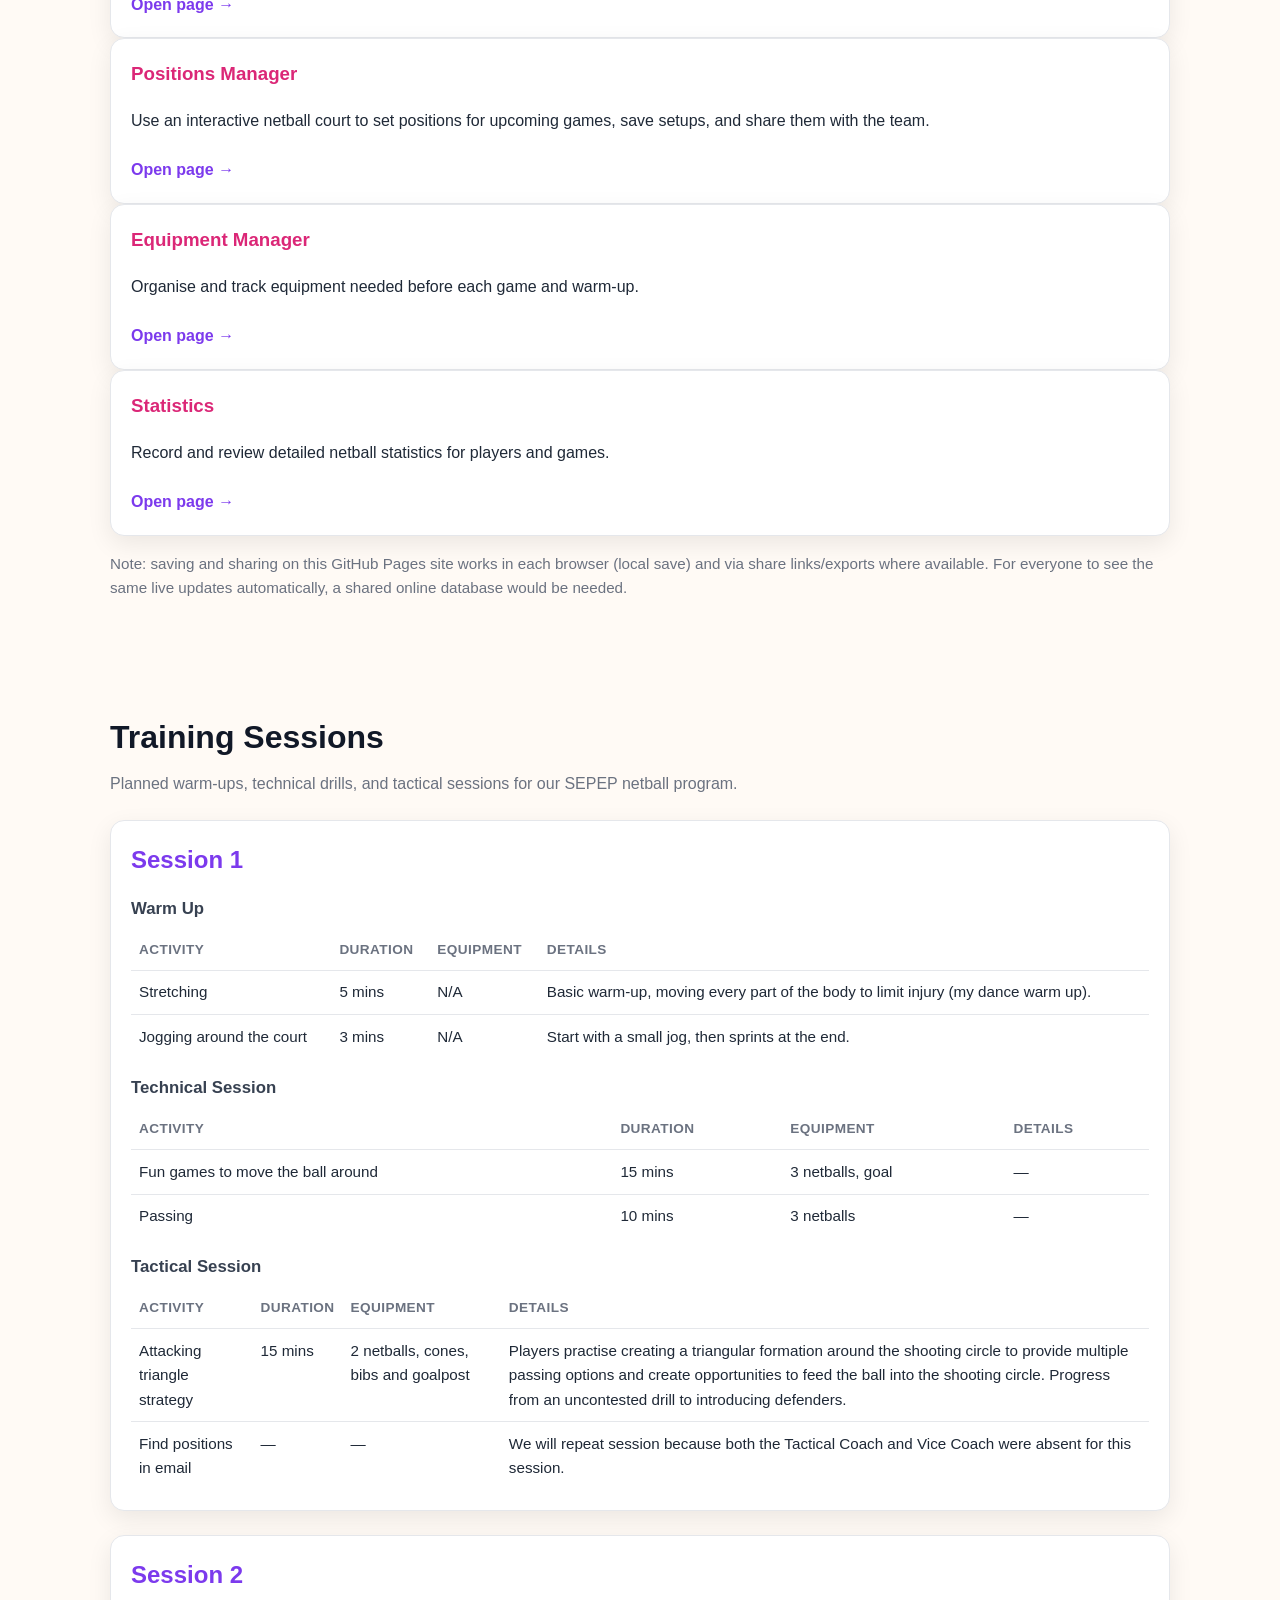
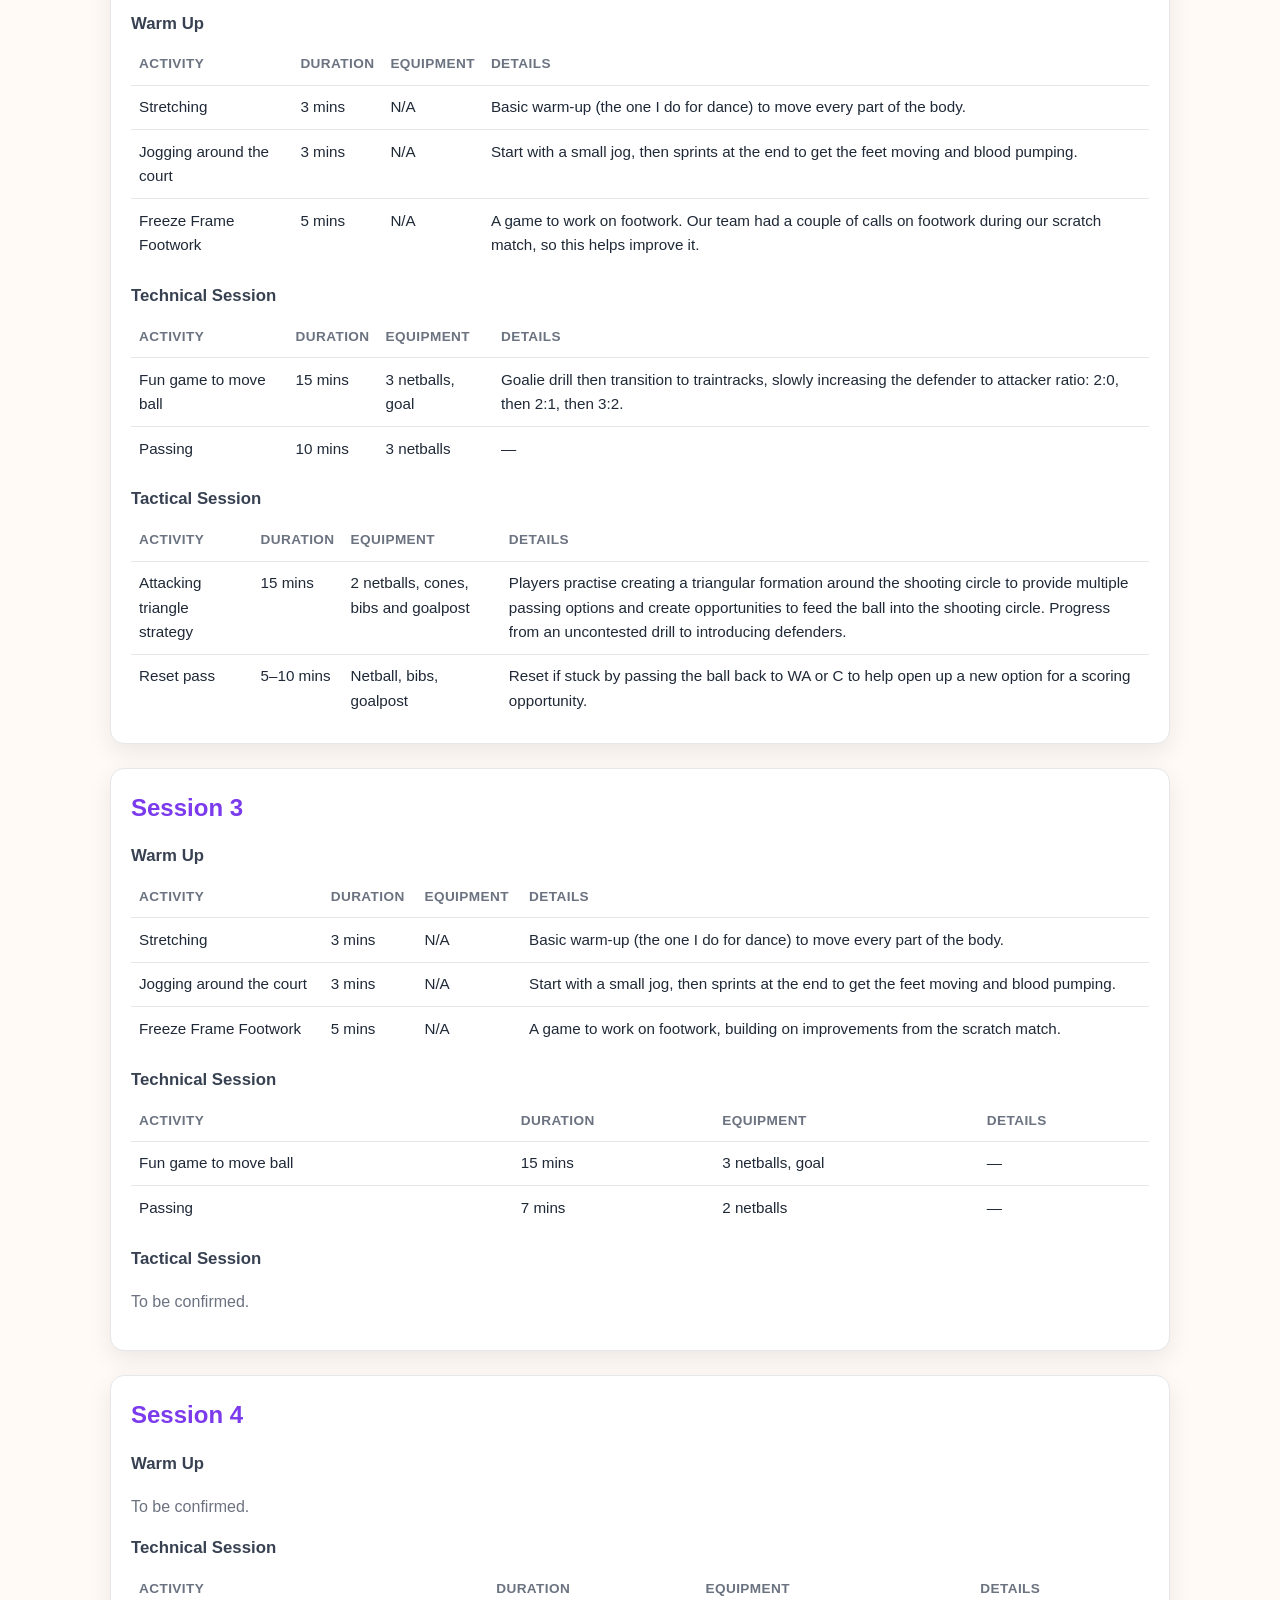
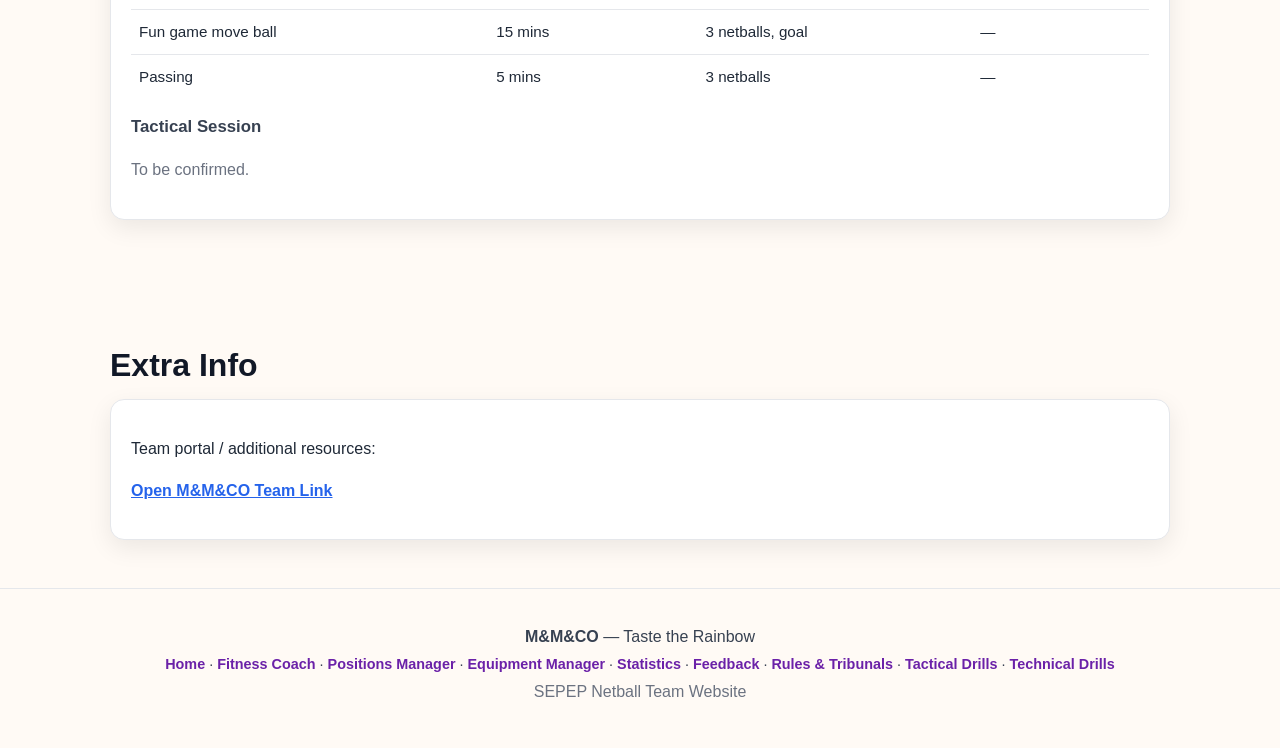
==== commit 9866470c: "Add tactical and technical drill creator tabs" ====
--- a/index.html
+++ b/index.html
@@ -17,6 +17,8 @@
       <a class="tab" data-tab="statistics" href="#statistics">Statistics</a>
       <a class="tab" data-tab="feedback" href="#feedback">Feedback</a>
       <a class="tab" data-tab="rules" href="#rules">Rules &amp; Tribunals</a>
+      <a class="tab" data-tab="tactical" href="#tactical">Tactical Drills</a>
+      <a class="tab" data-tab="technical" href="#technical">Technical Drills</a>
     </nav>
   </header>
 
@@ -855,6 +857,179 @@
       </section>
     </div>
   </section>
+
+  <section class="tab-panel" id="panel-tactical" role="tabpanel" hidden>
+    <header class="subhero tab-hero">
+      <p class="tag">M&amp;M&amp;CO &bull; Taste the Rainbow</p>
+      <h1>Tactical Drills</h1>
+      <p>Plan attacking, defending and transition drills for the tactical team.</p>
+    </header>
+    <div class="section">
+      <section class="panel">
+        <h2>Create a Tactical Drill</h2>
+        <p class="section-intro">Fill in the details and save. Saved drills stay in this browser so you can reuse and edit them.</p>
+        <form id="tactical-drill-form">
+          <div class="grid-2">
+            <div class="form-row">
+              <label for="tactical-name">Drill name</label>
+              <input type="text" id="tactical-name" placeholder="e.g. Attacking triangle" required>
+            </div>
+            <div class="form-row">
+              <label for="tactical-focus">Tactical focus</label>
+              <select id="tactical-focus">
+                <option>Attacking</option>
+                <option>Defending</option>
+                <option>Transition</option>
+                <option>Set Play</option>
+                <option>Game Situation</option>
+                <option>Other</option>
+              </select>
+            </div>
+            <div class="form-row">
+              <label for="tactical-duration">Duration (mins)</label>
+              <input type="number" id="tactical-duration" min="1" step="1" placeholder="15">
+            </div>
+            <div class="form-row">
+              <label for="tactical-equipment">Equipment</label>
+              <input type="text" id="tactical-equipment" placeholder="e.g. 3 netballs, cones, bibs">
+            </div>
+          </div>
+          <div class="form-row">
+            <label for="tactical-objective">Objective</label>
+            <textarea id="tactical-objective" placeholder="What should the team achieve?"></textarea>
+          </div>
+          <div class="form-row">
+            <label for="tactical-setup">Setup &amp; how to run it</label>
+            <textarea id="tactical-setup" placeholder="Step-by-step instructions..."></textarea>
+          </div>
+          <div class="form-row">
+            <label for="tactical-tips">Coaching points</label>
+            <textarea id="tactical-tips" placeholder="What to look for, cues to use, common mistakes..."></textarea>
+          </div>
+          <div class="actions">
+            <button type="submit" class="btn-primary">Save drill</button>
+            <button type="button" class="btn-secondary" id="tactical-clear">Clear form</button>
+          </div>
+          <p class="status" id="tactical-status"></p>
+        </form>
+      </section>
+
+      <section class="panel">
+        <h2>Saved Tactical Drills</h2>
+        <div id="tactical-drills"></div>
+        <p class="muted small" id="tactical-empty">No saved drills yet.</p>
+      </section>
+
+      <section class="panel">
+        <h2>Tactical Drills Ideas</h2>
+        <div class="drill-ideas">
+          <article class="card">
+            <h3>Attacking triangle</h3>
+            <p>Players create a triangle around the shooting circle to give multiple passing options. Progress from uncontested to adding defenders.</p>
+          </article>
+          <article class="card">
+            <h3>Reset pass</h3>
+            <p>If stuck, pass back to WA or C to reset and open up a new scoring option.</p>
+          </article>
+          <article class="card">
+            <h3>Defending the goal circle</h3>
+            <p>Defenders work together to block the circle. Remember you can jump straight up to defend — not forward.</p>
+          </article>
+          <article class="card">
+            <h3>Transition drill</h3>
+            <p>Win the ball and move it quickly out of defence into an attacking formation.</p>
+          </article>
+        </div>
+      </section>
+    </div>
+  </section>
+
+  <section class="tab-panel" id="panel-technical" role="tabpanel" hidden>
+    <header class="subhero tab-hero">
+      <p class="tag">M&amp;M&amp;CO &bull; Taste the Rainbow</p>
+      <h1>Technical Drills</h1>
+      <p>Build passing, catching, footwork and shooting drills for the technical team.</p>
+    </header>
+    <div class="section">
+      <section class="panel">
+        <h2>Create a Technical Drill</h2>
+        <p class="section-intro">Fill in the details and save. Saved drills stay in this browser so you can reuse and edit them.</p>
+        <form id="technical-drill-form">
+          <div class="grid-2">
+            <div class="form-row">
+              <label for="technical-name">Drill name</label>
+              <input type="text" id="technical-name" placeholder="e.g. Attacking triangle" required>
+            </div>
+            <div class="form-row">
+              <label for="technical-focus">Skill focus</label>
+              <select id="technical-focus">
+                <option>Passing</option>
+                <option>Catching</option>
+                <option>Footwork</option>
+                <option>Shooting</option>
+                <option>Moving</option>
+                <option>Defending</option>
+                <option>Other</option>
+              </select>
+            </div>
+            <div class="form-row">
+              <label for="technical-duration">Duration (mins)</label>
+              <input type="number" id="technical-duration" min="1" step="1" placeholder="15">
+            </div>
+            <div class="form-row">
+              <label for="technical-equipment">Equipment</label>
+              <input type="text" id="technical-equipment" placeholder="e.g. 3 netballs, cones, bibs">
+            </div>
+          </div>
+          <div class="form-row">
+            <label for="technical-objective">Objective</label>
+            <textarea id="technical-objective" placeholder="What should the team achieve?"></textarea>
+          </div>
+          <div class="form-row">
+            <label for="technical-setup">Setup &amp; how to run it</label>
+            <textarea id="technical-setup" placeholder="Step-by-step instructions..."></textarea>
+          </div>
+          <div class="form-row">
+            <label for="technical-tips">Coaching points</label>
+            <textarea id="technical-tips" placeholder="What to look for, cues to use, common mistakes..."></textarea>
+          </div>
+          <div class="actions">
+            <button type="submit" class="btn-primary">Save drill</button>
+            <button type="button" class="btn-secondary" id="technical-clear">Clear form</button>
+          </div>
+          <p class="status" id="technical-status"></p>
+        </form>
+      </section>
+
+      <section class="panel">
+        <h2>Saved Technical Drills</h2>
+        <div id="technical-drills"></div>
+        <p class="muted small" id="technical-empty">No saved drills yet.</p>
+      </section>
+
+      <section class="panel">
+        <h2>Technical Drills Ideas</h2>
+        <div class="drill-ideas">
+          <article class="card">
+            <h3>Passing circle</h3>
+            <p>Pass and move around the circle. Focus on a loud voice, clear cues and enough force to avoid interceptions.</p>
+          </article>
+          <article class="card">
+            <h3>Train tracks</h3>
+            <p>Two lines of attackers and defenders move the ball down the court, increasing the defender ratio as the drill progresses.</p>
+          </article>
+          <article class="card">
+            <h3>Freeze frame footwork</h3>
+            <p>Call freeze mid-drill and check the landing foot and balance before the next pass.</p>
+          </article>
+          <article class="card">
+            <h3>Shooting practice</h3>
+            <p>GS and GA shoot from inside the circle, focusing on landing, balance and follow-through.</p>
+          </article>
+        </div>
+      </section>
+    </div>
+  </section>
   </main>
 
   <footer>
@@ -866,7 +1041,9 @@
       <a href="#equipment">Equipment Manager</a> &middot;
       <a href="#statistics">Statistics</a> &middot;
       <a href="#feedback">Feedback</a> &middot;
-      <a href="#rules">Rules &amp; Tribunals</a>
+      <a href="#rules">Rules &amp; Tribunals</a> &middot;
+      <a href="#tactical">Tactical Drills</a> &middot;
+      <a href="#technical">Technical Drills</a>
     </p>
     <p class="muted">SEPEP Netball Team Website</p>
   </footer>
@@ -1643,6 +1820,149 @@
   });
 })();
 </script>
+
+<script>
+(function () {
+  const configs = [
+    { key: 'tactical', storage: 'mmco-tactical-drills' },
+    { key: 'technical', storage: 'mmco-technical-drills' }
+  ];
+
+  function escapeHtml(str) {
+    return String(str || '').replace(/[&<>"']/g, function (c) {
+      return { '&': '&amp;', '<': '&lt;', '>': '&gt;', '"': '&quot;', "'": '&#39;' }[c];
+    });
+  }
+
+  function lineBreaks(str) {
+    return escapeHtml(str).replace(/\n/g, '<br>');
+  }
+
+  function load(key) {
+    try { return JSON.parse(localStorage.getItem(key)) || []; }
+    catch (e) { return []; }
+  }
+
+  function save(key, list) {
+    localStorage.setItem(key, JSON.stringify(list));
+  }
+
+  configs.forEach(function (cfg) {
+    const form = document.getElementById(cfg.key + '-drill-form');
+    if (!form) return;
+    const names = ['name', 'focus', 'duration', 'equipment', 'objective', 'setup', 'tips'];
+    const fields = {};
+    names.forEach(function (n) { fields[n] = document.getElementById(cfg.key + '-' + n); });
+    const wrap = document.getElementById(cfg.key + '-drills');
+    const empty = document.getElementById(cfg.key + '-empty');
+    const status = document.getElementById(cfg.key + '-status');
+    let editingId = null;
+
+    function setStatus(text, className) {
+      status.textContent = text;
+      status.className = className || 'status';
+    }
+
+    function resetForm() {
+      form.reset();
+      editingId = null;
+    }
+
+    function render() {
+      const drills = load(cfg.storage);
+      empty.style.display = drills.length ? 'none' : 'block';
+      wrap.innerHTML = drills.map(function (d) {
+        return '<article class="drill-card">'
+          + '<h3>' + escapeHtml(d.name) + '</h3>'
+          + '<div class="drill-pills"><span class="pill">' + escapeHtml(d.focus) + '</span>'
+          + (d.duration ? '<span class="pill">' + escapeHtml(d.duration) + ' min</span>' : '')
+          + (d.equipment ? '<span class="pill">' + escapeHtml(d.equipment) + '</span>' : '') + '</div>'
+          + (d.objective ? '<p><strong>Objective:</strong> ' + lineBreaks(d.objective) + '</p>' : '')
+          + (d.setup ? '<p><strong>Setup &amp; how to run it:</strong><br>' + lineBreaks(d.setup) + '</p>' : '')
+          + (d.tips ? '<p><strong>Coaching points:</strong><br>' + lineBreaks(d.tips) + '</p>' : '')
+          + '<div class="actions">'
+          + '<button type="button" class="btn-secondary small" data-edit="' + d.id + '">Edit</button>'
+          + '<button type="button" class="btn-secondary small" data-copy="' + d.id + '">Copy text</button>'
+          + '<button type="button" class="btn-danger small" data-delete="' + d.id + '">Delete</button>'
+          + '</div></article>';
+      }).join('');
+
+      wrap.querySelectorAll('[data-delete]').forEach(function (btn) {
+        btn.addEventListener('click', function () {
+          const id = Number(btn.dataset.delete);
+          save(cfg.storage, load(cfg.storage).filter(function (d) { return d.id !== id; }));
+          if (editingId === id) resetForm();
+          render();
+          setStatus('Drill deleted.');
+        });
+      });
+
+      wrap.querySelectorAll('[data-edit]').forEach(function (btn) {
+        btn.addEventListener('click', function () {
+          const drill = load(cfg.storage).find(function (d) { return d.id === Number(btn.dataset.edit); });
+          if (!drill) return;
+          names.forEach(function (n) { fields[n].value = drill[n] || ''; });
+          editingId = drill.id;
+          setStatus('Editing "' + drill.name + '". Save to update it.', 'status warn');
+          window.scrollTo({ top: 0, behavior: 'smooth' });
+        });
+      });
+
+      wrap.querySelectorAll('[data-copy]').forEach(function (btn) {
+        btn.addEventListener('click', async function () {
+          const drill = load(cfg.storage).find(function (d) { return d.id === Number(btn.dataset.copy); });
+          if (!drill) return;
+          const text = drill.name + '\n' + drill.focus + (drill.duration ? ' | ' + drill.duration + ' min' : '')
+            + (drill.equipment ? '\nEquipment: ' + drill.equipment : '')
+            + (drill.objective ? '\nObjective: ' + drill.objective : '')
+            + (drill.setup ? '\nSetup: ' + drill.setup : '')
+            + (drill.tips ? '\nCoaching points: ' + drill.tips : '');
+          try {
+            await navigator.clipboard.writeText(text);
+            setStatus('Drill text copied.', 'status success');
+          } catch (e) {
+            setStatus('Could not copy automatically. Select the drill text to copy it.', 'status warn');
+          }
+        });
+      });
+    }
+
+    form.addEventListener('submit', function (e) {
+      e.preventDefault();
+      const name = fields.name.value.trim();
+      if (!name) { fields.name.focus(); return; }
+      const data = {
+        name: name,
+        focus: fields.focus.value,
+        duration: fields.duration.value.trim(),
+        equipment: fields.equipment.value.trim(),
+        objective: fields.objective.value.trim(),
+        setup: fields.setup.value.trim(),
+        tips: fields.tips.value.trim()
+      };
+      const drills = load(cfg.storage);
+      if (editingId) {
+        const index = drills.findIndex(function (d) { return d.id === editingId; });
+        if (index >= 0) drills[index] = Object.assign({}, drills[index], data);
+        setStatus('Drill updated.', 'status success');
+      } else {
+        drills.unshift(Object.assign({ id: Date.now() }, data));
+        setStatus('Drill saved.', 'status success');
+      }
+      save(cfg.storage, drills);
+      resetForm();
+      render();
+    });
+
+    document.getElementById(cfg.key + '-clear').addEventListener('click', function () {
+      resetForm();
+      setStatus('Form cleared.');
+    });
+
+    render();
+  });
+})();
+</script>
 <script>
 (function () {
   const panels = {
@@ -1652,7 +1972,9 @@
     equipment: document.getElementById('panel-equipment'),
     statistics: document.getElementById('panel-statistics'),
     feedback: document.getElementById('panel-feedback'),
-    rules: document.getElementById('panel-rules')
+    rules: document.getElementById('panel-rules'),
+    tactical: document.getElementById('panel-tactical'),
+    technical: document.getElementById('panel-technical')
   };
   const labels = {
     home: 'M&M&CO | Taste the Rainbow',
@@ -1661,7 +1983,9 @@
     equipment: 'Equipment Manager | M&M&CO',
     statistics: 'Statistics | M&M&CO',
     feedback: 'Feedback | M&M&CO',
-    rules: 'Rules & Tribunals | M&M&CO'
+    rules: 'Rules & Tribunals | M&M&CO',
+    tactical: 'Tactical Drills | M&M&CO',
+    technical: 'Technical Drills | M&M&CO'
   };
   const tabs = Array.from(document.querySelectorAll('.tab[data-tab]'));
 
@@ -1675,6 +1999,8 @@
     if (h === 'statistics' || h === 'stats') return 'statistics';
     if (h === 'feedback' || h === 'session-feedback') return 'feedback';
     if (h === 'rules' || h === 'rules-tribunals' || h === 'tribunals') return 'rules';
+    if (h === 'tactical' || h === 'tactical-drills') return 'tactical';
+    if (h === 'technical' || h === 'technical-drills') return 'technical';
     if (h === 'home') return 'home';
     return null;
   }
--- a/styles.css
+++ b/styles.css
@@ -176,6 +176,25 @@
 .rules-table tbody tr:nth-child(even) { background: #fafaff; }
 .vote-y { color: #15803d; font-weight: 800; }
 .vote-red { color: #b91c1c; font-weight: 800; }
+.drill-card {
+  background: #fff;
+  border: 1px solid var(--border);
+  border-left: 5px solid #38bdf8;
+  border-radius: 10px;
+  padding: 1rem 1.1rem;
+  margin-bottom: 1rem;
+}
+#panel-technical .drill-card { border-left-color: #4ade80; }
+.drill-card h3 { margin: 0 0 .4rem; color: #6b21a8; }
+.drill-card p { margin: .5rem 0; line-height: 1.55; }
+.drill-pills { display: flex; flex-wrap: wrap; gap: .35rem; margin-bottom: .6rem; }
+.drill-ideas {
+  display: grid;
+  grid-template-columns: repeat(auto-fit, minmax(240px, 1fr));
+  gap: 1rem;
+}
+.drill-ideas .card { border-left: 4px solid #ffd54a; }
+#panel-technical .drill-ideas .card { border-left-color: #4ade80; }
 
 .section {
   max-width: 1100px;
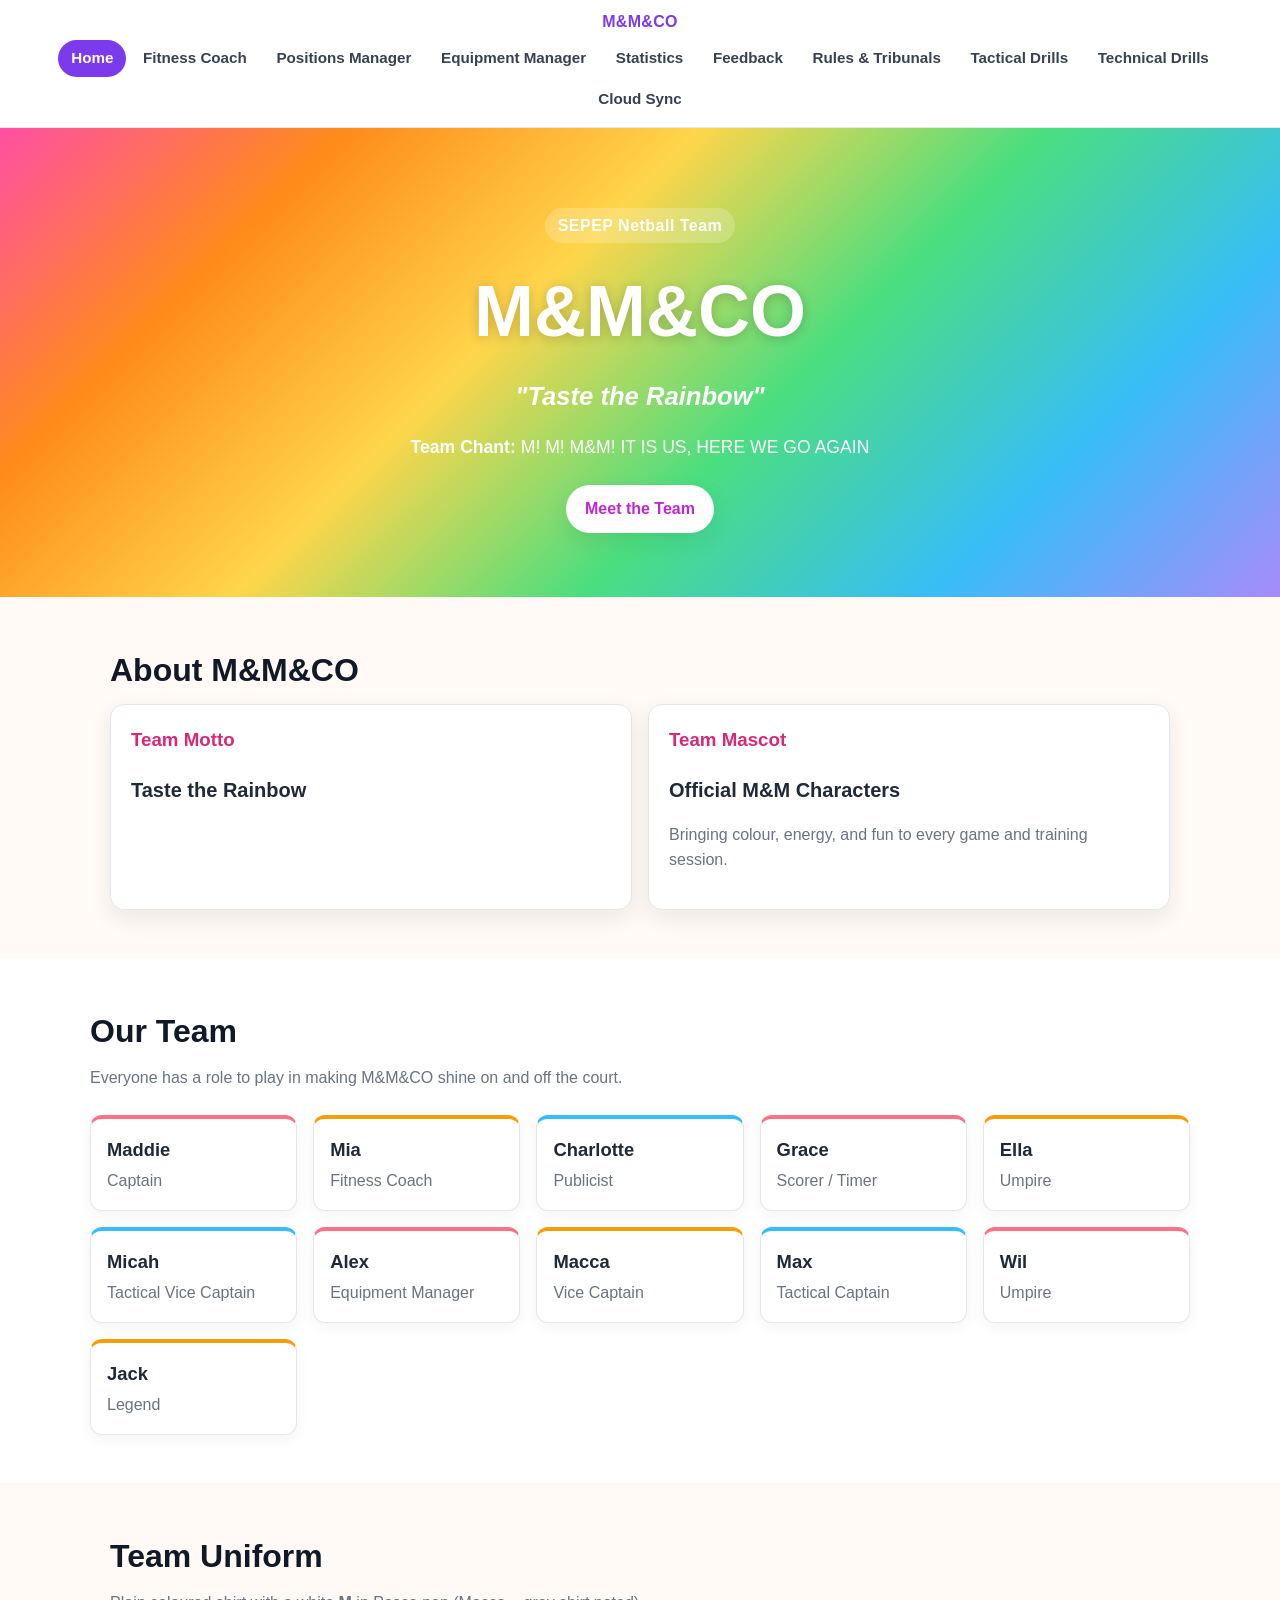
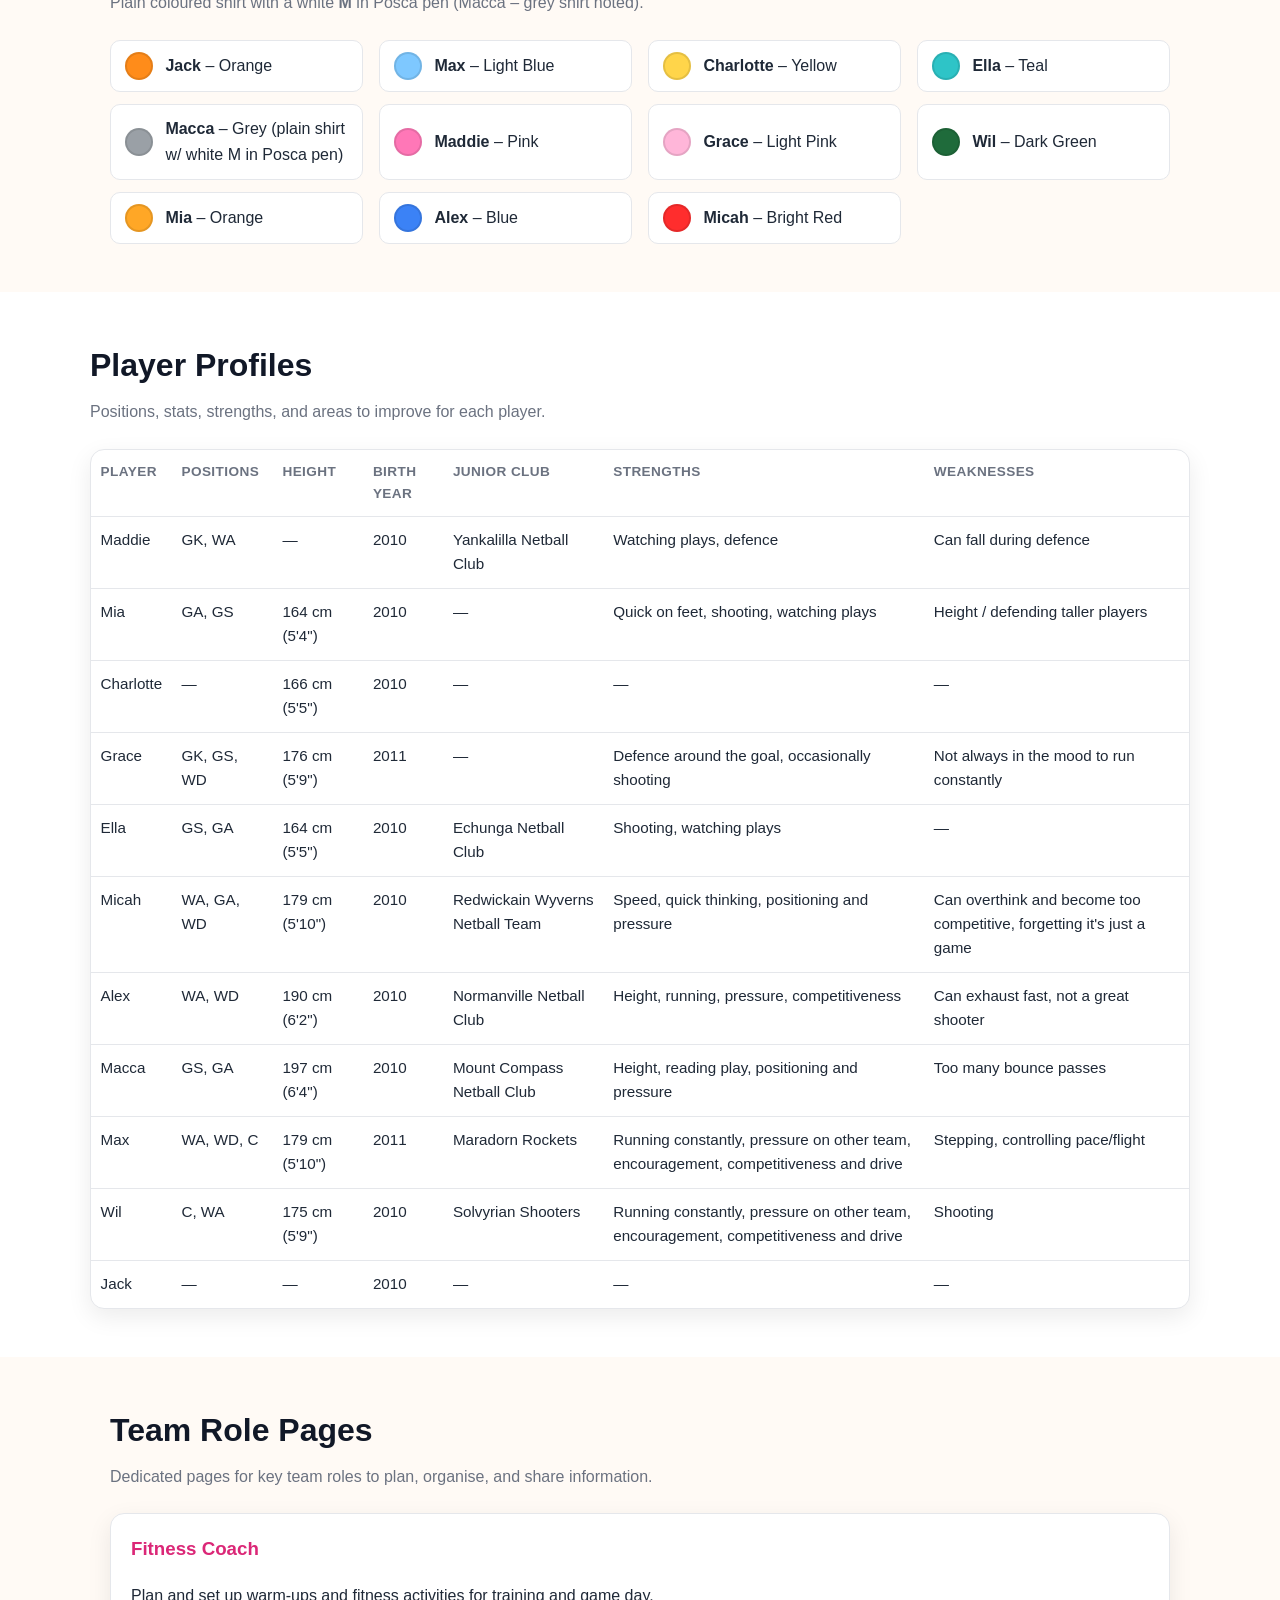
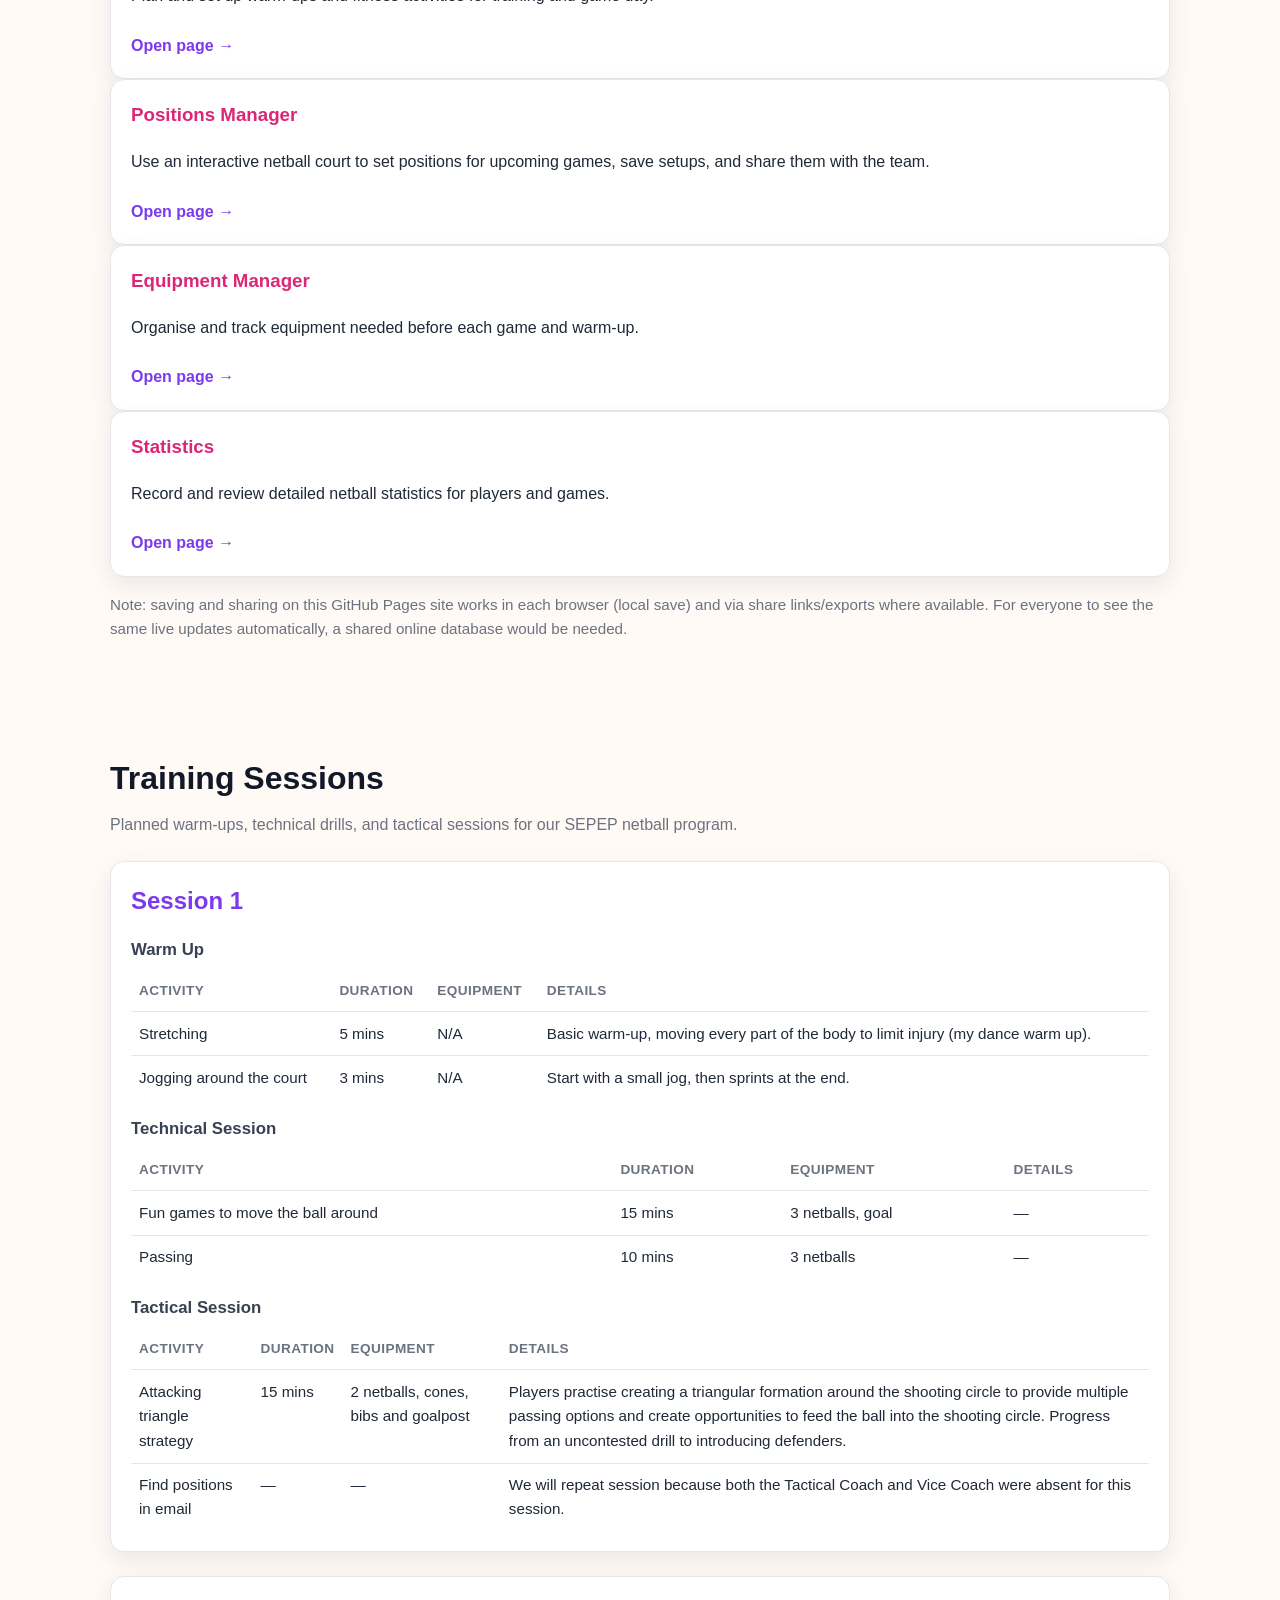
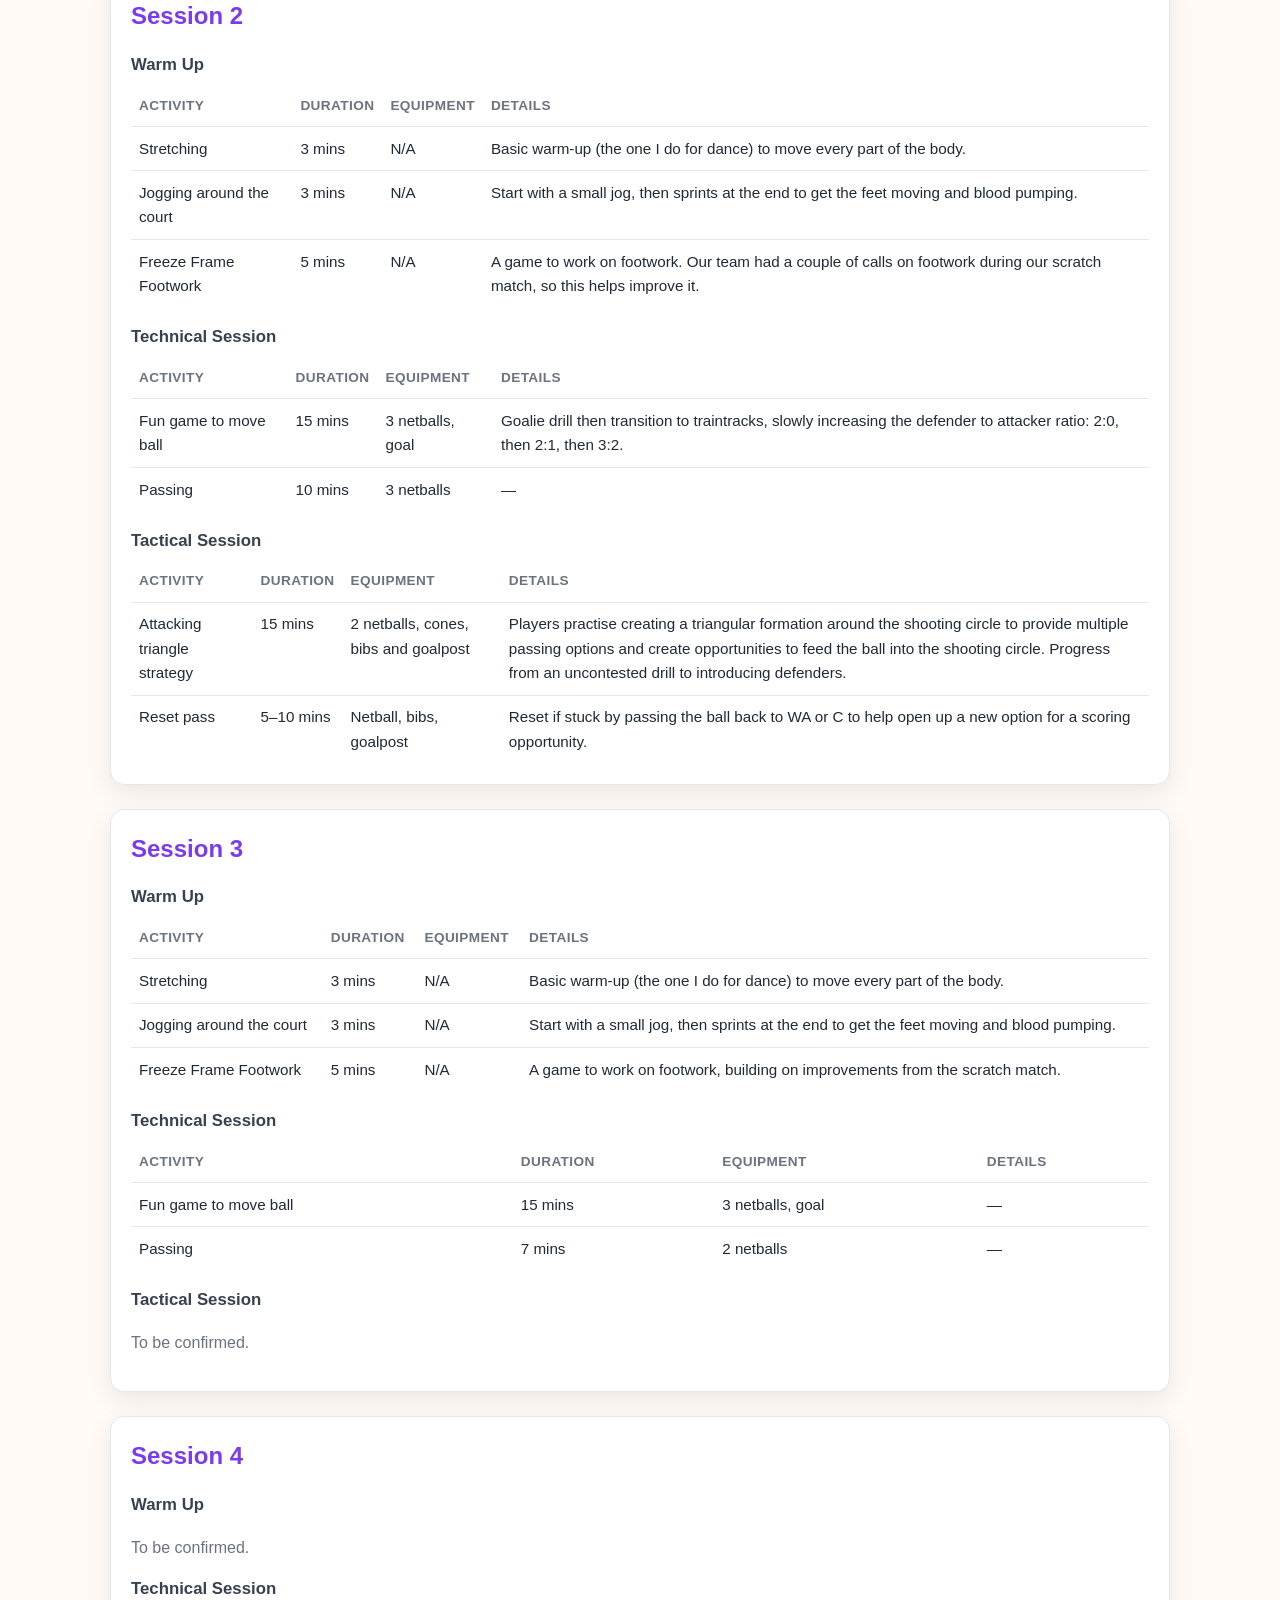
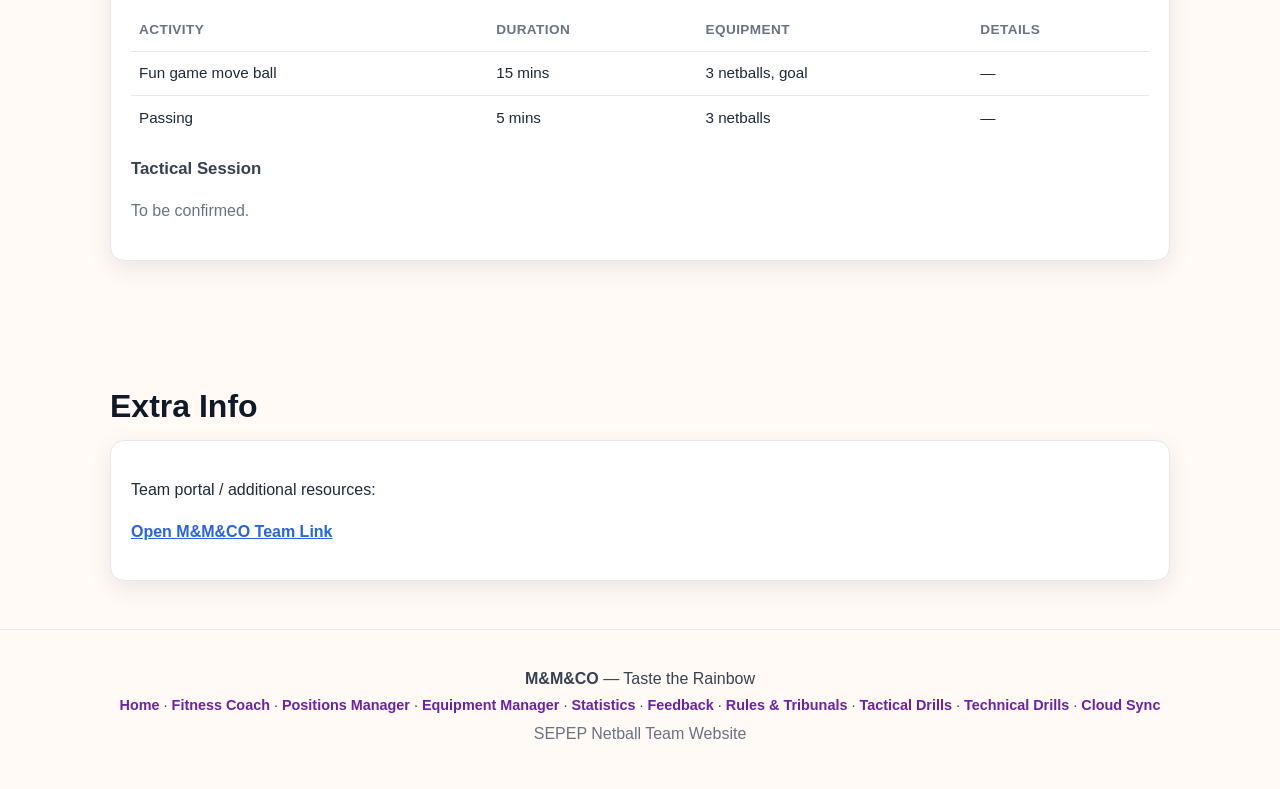
==== commit 607a1c0c: "Add Google Sheets cloud sync backend and Cloud Sync tab" ====
--- a/index.html
+++ b/index.html
@@ -5,6 +5,132 @@
   <meta name="viewport" content="width=device-width, initial-scale=1.0">
   <title>M&amp;M&amp;CO | Taste the Rainbow</title>
   <link rel="stylesheet" href="styles.css">
+
+<script>
+(function () {
+  var SETTINGS_KEY = 'mmco-sync-url';
+  var KEYS = [
+    'mmco-warmup-plans',
+    'mmco-positions-setups',
+    'mmco-equipment',
+    'mmco-stats-games',
+    'mmco-rules-info',
+    'mmco-tactical-drills',
+    'mmco-technical-drills'
+  ];
+  var origGet = Storage.prototype.getItem;
+  var origSet = Storage.prototype.setItem;
+  var origRemove = Storage.prototype.removeItem;
+  var cache = {};
+  var timers = {};
+  var url = '';
+  try { url = origGet.call(localStorage, SETTINGS_KEY) || ''; } catch (e) {}
+
+  Storage.prototype.getItem = function (key) {
+    if (Object.prototype.hasOwnProperty.call(cache, key)) return cache[key];
+    return origGet.call(this, key);
+  };
+  Storage.prototype.setItem = function (key, value) {
+    origSet.call(this, key, value);
+    if (KEYS.indexOf(key) >= 0) queueWrite(key, String(value));
+  };
+  Storage.prototype.removeItem = function (key) {
+    origRemove.call(this, key);
+    if (Object.prototype.hasOwnProperty.call(cache, key)) delete cache[key];
+    if (KEYS.indexOf(key) >= 0) queueWrite(key, '');
+  };
+
+  function queueWrite(key, value) {
+    cache[key] = value;
+    if (timers[key]) clearTimeout(timers[key]);
+    timers[key] = setTimeout(function () { postWrite(key, value); }, 800);
+  }
+
+  function postWrite(key, value) {
+    if (!url) return;
+    var host = document.body || document.documentElement;
+    var frame = document.getElementById('mmcloud-frame');
+    if (!frame) {
+      frame = document.createElement('iframe');
+      frame.id = 'mmcloud-frame';
+      frame.style.display = 'none';
+      host.appendChild(frame);
+    }
+    var form = document.createElement('form');
+    form.method = 'POST';
+    form.action = url;
+    form.target = 'mmcloud-frame';
+    var field = document.createElement('input');
+    field.type = 'hidden';
+    field.name = 'payload';
+    field.value = JSON.stringify({ key: key, value: value });
+    form.appendChild(field);
+    host.appendChild(form);
+    form.submit();
+    host.removeChild(form);
+  }
+
+  function applyRemote(data, silent) {
+    var changed = false;
+    Object.keys(data || {}).forEach(function (key) {
+      if (KEYS.indexOf(key) < 0) return;
+      var remote = data[key] && data[key].value;
+      if (typeof remote !== 'string') return;
+      var local = origGet.call(localStorage, key);
+      if (local !== remote) {
+        cache[key] = remote;
+        origSet.call(localStorage, key, remote);
+        changed = true;
+      }
+    });
+    if (changed && !silent) window.location.reload();
+    return changed;
+  }
+
+  function readRemote(silent) {
+    if (!url) return false;
+    var name = '__mmcoCloud' + Math.floor(Math.random() * 1000000000);
+    var script = document.createElement('script');
+    var done = false;
+    function finish() {
+      if (done) return;
+      done = true;
+      try { delete window[name]; } catch (e) { window[name] = undefined; }
+      if (script.parentNode) script.parentNode.removeChild(script);
+    }
+    window[name] = function (res) {
+      finish();
+      if (res && res.ok && res.data) applyRemote(res.data, silent);
+      window.dispatchEvent(new CustomEvent('mmcloud-status', {
+        detail: { ok: !!(res && res.ok), message: res && res.ok ? 'Connected to Google Sheets.' : 'Connection failed.' }
+      }));
+    };
+    script.onerror = function () {
+      finish();
+      window.dispatchEvent(new CustomEvent('mmcloud-status', {
+        detail: { ok: false, message: 'Connection failed. Check the Web app URL and sharing settings.' }
+      }));
+    };
+    script.src = url + (url.indexOf('?') >= 0 ? '&' : '?') + 'action=read&cb=' + name + '&t=' + Date.now();
+    document.head.appendChild(script);
+    return true;
+  }
+
+  window.MMCloud = {
+    keys: KEYS,
+    getUrl: function () { return url; },
+    configure: function (newUrl) {
+      url = String(newUrl || '').trim();
+      if (url) origSet.call(localStorage, SETTINGS_KEY, url);
+      else origRemove.call(localStorage, SETTINGS_KEY);
+    },
+    refresh: function () { return readRemote(false); },
+    status: function () { return readRemote(true); }
+  };
+
+  if (url) readRemote(false);
+})();
+</script>
 </head>
 <body>
   <header class="sitebar">
@@ -19,6 +145,7 @@
       <a class="tab" data-tab="rules" href="#rules">Rules &amp; Tribunals</a>
       <a class="tab" data-tab="tactical" href="#tactical">Tactical Drills</a>
       <a class="tab" data-tab="technical" href="#technical">Technical Drills</a>
+      <a class="tab" data-tab="sync" href="#sync">Cloud Sync</a>
     </nav>
   </header>
 
@@ -1030,6 +1157,43 @@
       </section>
     </div>
   </section>
+
+  <section class="tab-panel" id="panel-sync" role="tabpanel" hidden>
+    <header class="subhero tab-hero">
+      <p class="tag">M&amp;M&amp;CO &bull; Taste the Rainbow</p>
+      <h1>Cloud Sync</h1>
+      <p>Connect the site to your Google Sheet so saved plans, setups, checklists, stats and drills update on every device.</p>
+    </header>
+    <div class="section">
+      <section class="panel">
+        <h2>Google Sheets Connection</h2>
+        <p class="section-intro">Deploy the Google Apps Script, then paste its Web app URL here. The URL is saved in this browser; once it is added to the site code, everyone gets it automatically.</p>
+        <div class="form-row">
+          <label for="sync-url">Web app URL</label>
+          <input type="text" id="sync-url" placeholder="https://script.google.com/macros/s/.../exec">
+        </div>
+        <div class="actions">
+          <button type="button" class="btn-primary" id="sync-save">Save URL</button>
+          <button type="button" class="btn-secondary" id="sync-test">Test connection</button>
+          <button type="button" class="btn-secondary" id="sync-refresh">Sync now</button>
+        </div>
+        <p class="status" id="sync-status"></p>
+      </section>
+
+      <section class="panel">
+        <h2>Setup Steps</h2>
+        <ol>
+          <li>Open your Google Sheet and choose <strong>Extensions &gt; Apps Script</strong>.</li>
+          <li>Paste the contents of <code>google-apps-script.gs</code> into <code>Code.gs</code>.</li>
+          <li>Click <strong>Save</strong>, then <strong>Deploy &gt; New deployment &gt; Web app</strong>.</li>
+          <li>Set <strong>Execute as: Me</strong> and <strong>Who has access: Anyone</strong>.</li>
+          <li>Copy the Web app URL and paste it above.</li>
+        </ol>
+        <p class="muted small">The script creates a worksheet called <strong>WebsiteData</strong> in your Sheet. Your existing tabs are untouched. Anyone with the website link can edit shared data; if two people save at once, the last save wins.</p>
+      </section>
+    </div>
+  </section>
+
   </main>
 
   <footer>
@@ -1043,7 +1207,8 @@
       <a href="#feedback">Feedback</a> &middot;
       <a href="#rules">Rules &amp; Tribunals</a> &middot;
       <a href="#tactical">Tactical Drills</a> &middot;
-      <a href="#technical">Technical Drills</a>
+      <a href="#technical">Technical Drills</a> &middot;
+      <a href="#sync">Cloud Sync</a>
     </p>
     <p class="muted">SEPEP Netball Team Website</p>
   </footer>
@@ -1963,6 +2128,35 @@
   });
 })();
 </script>
+
+<script>
+(function () {
+  var input = document.getElementById('sync-url');
+  var status = document.getElementById('sync-status');
+  function setStatus(text, className) {
+    status.textContent = text;
+    status.className = className || 'status';
+  }
+  input.value = window.MMCloud.getUrl();
+  document.getElementById('sync-save').addEventListener('click', function () {
+    window.MMCloud.configure(input.value);
+    setStatus(input.value ? 'Web app URL saved in this browser.' : 'Web app URL cleared.', input.value ? 'status success' : 'status');
+  });
+  document.getElementById('sync-test').addEventListener('click', function () {
+    window.MMCloud.configure(input.value);
+    if (!window.MMCloud.status()) setStatus('Add a Web app URL first.', 'status warn');
+    else setStatus('Checking connection...', 'status');
+  });
+  document.getElementById('sync-refresh').addEventListener('click', function () {
+    window.MMCloud.configure(input.value);
+    if (!window.MMCloud.refresh()) setStatus('Add a Web app URL first.', 'status warn');
+    else setStatus('Syncing...', 'status');
+  });
+  window.addEventListener('mmcloud-status', function (e) {
+    setStatus(e.detail.message, e.detail.ok ? 'status success' : 'status warn');
+  });
+})();
+</script>
 <script>
 (function () {
   const panels = {
@@ -1974,7 +2168,8 @@
     feedback: document.getElementById('panel-feedback'),
     rules: document.getElementById('panel-rules'),
     tactical: document.getElementById('panel-tactical'),
-    technical: document.getElementById('panel-technical')
+    technical: document.getElementById('panel-technical'),
+    sync: document.getElementById('panel-sync')
   };
   const labels = {
     home: 'M&M&CO | Taste the Rainbow',
@@ -1985,7 +2180,8 @@
     feedback: 'Feedback | M&M&CO',
     rules: 'Rules & Tribunals | M&M&CO',
     tactical: 'Tactical Drills | M&M&CO',
-    technical: 'Technical Drills | M&M&CO'
+    technical: 'Technical Drills | M&M&CO',
+    sync: 'Cloud Sync | M&M&CO'
   };
   const tabs = Array.from(document.querySelectorAll('.tab[data-tab]'));
 
@@ -2001,6 +2197,7 @@
     if (h === 'rules' || h === 'rules-tribunals' || h === 'tribunals') return 'rules';
     if (h === 'tactical' || h === 'tactical-drills') return 'tactical';
     if (h === 'technical' || h === 'technical-drills') return 'technical';
+    if (h === 'sync' || h === 'cloud-sync') return 'sync';
     if (h === 'home') return 'home';
     return null;
   }
